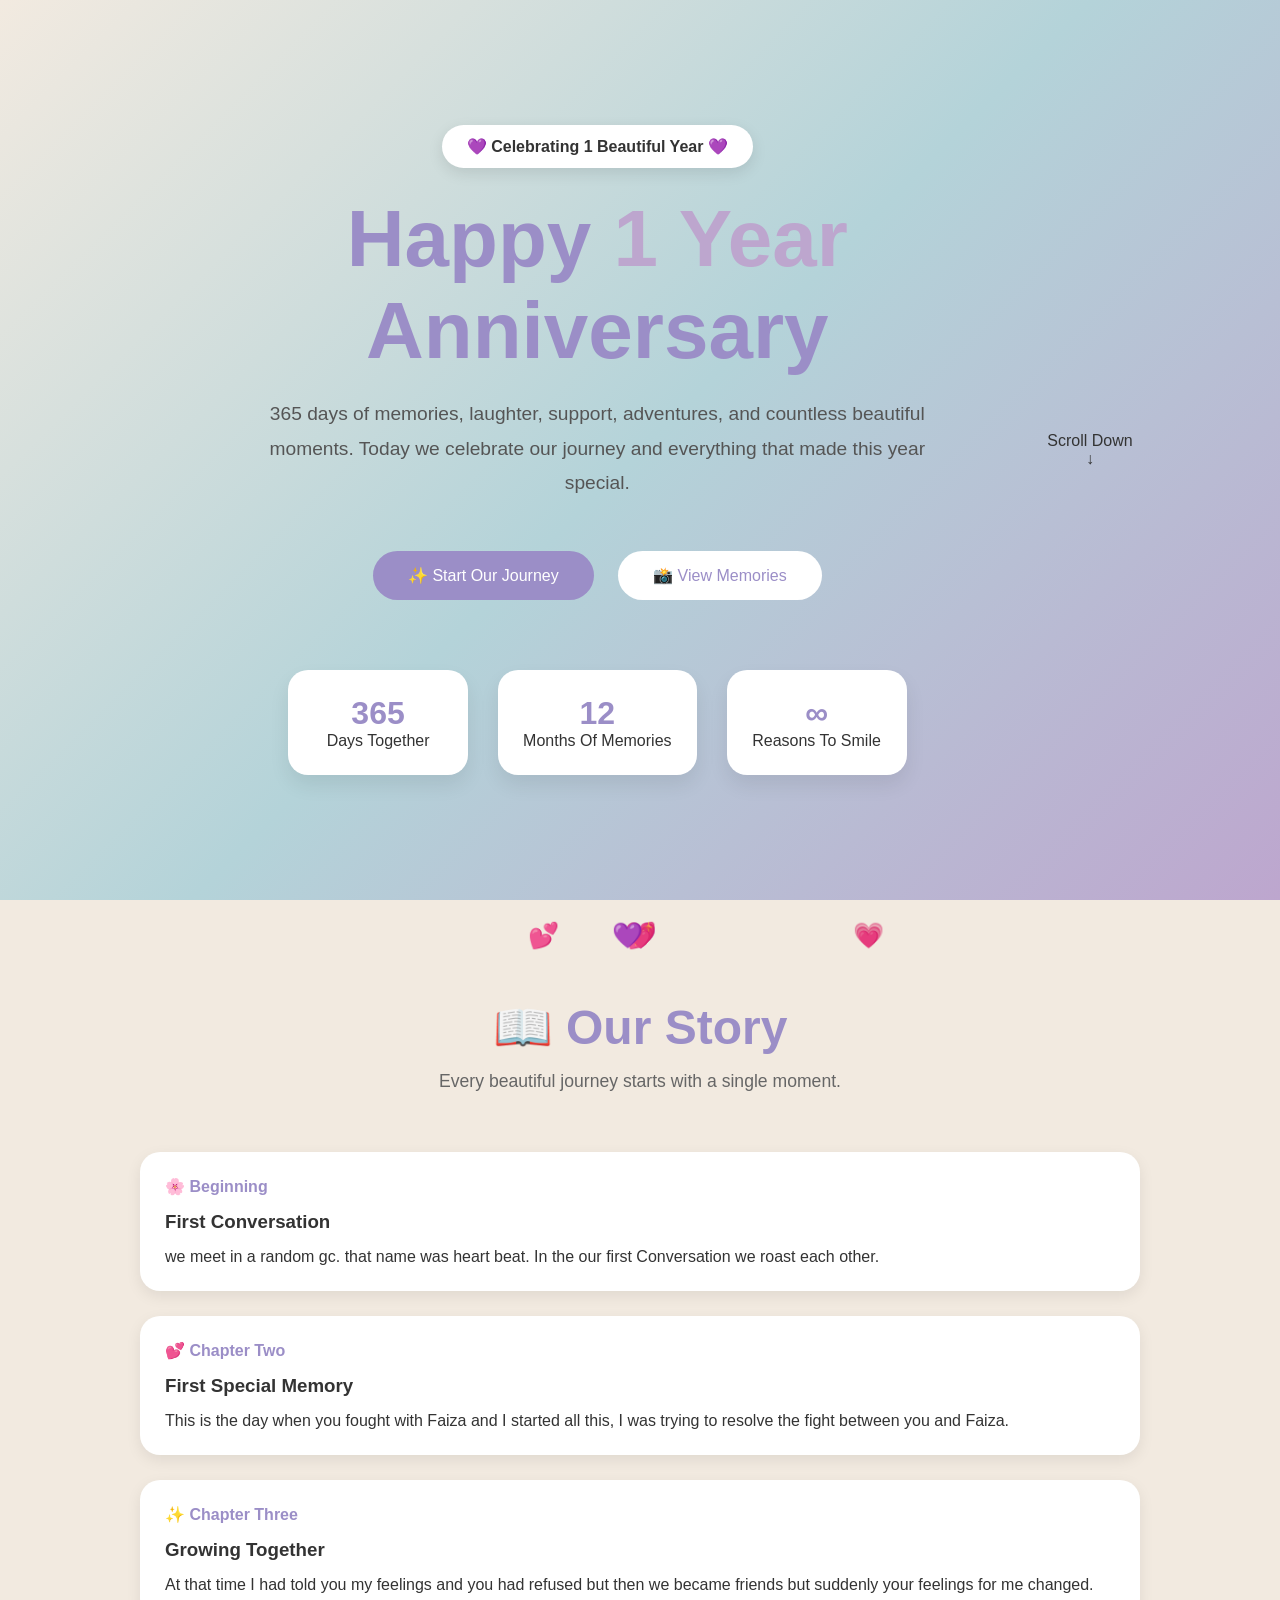
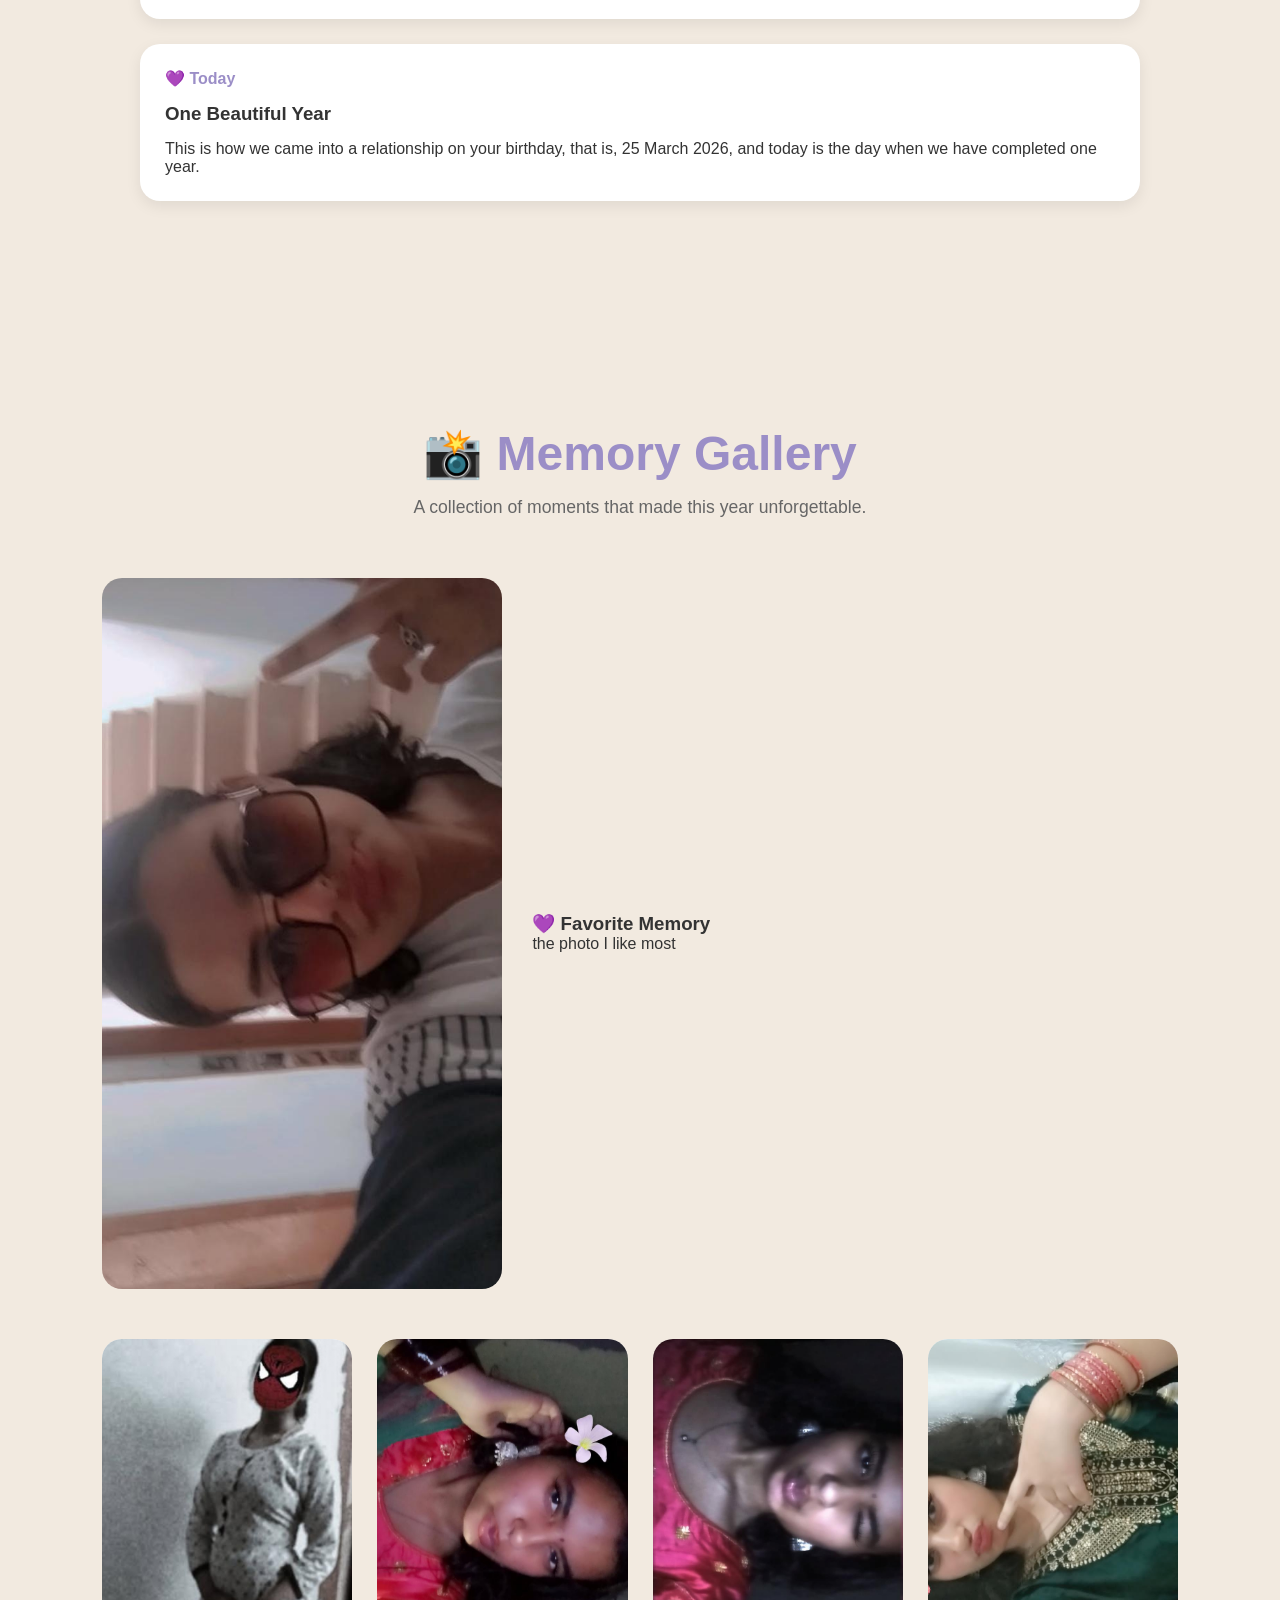
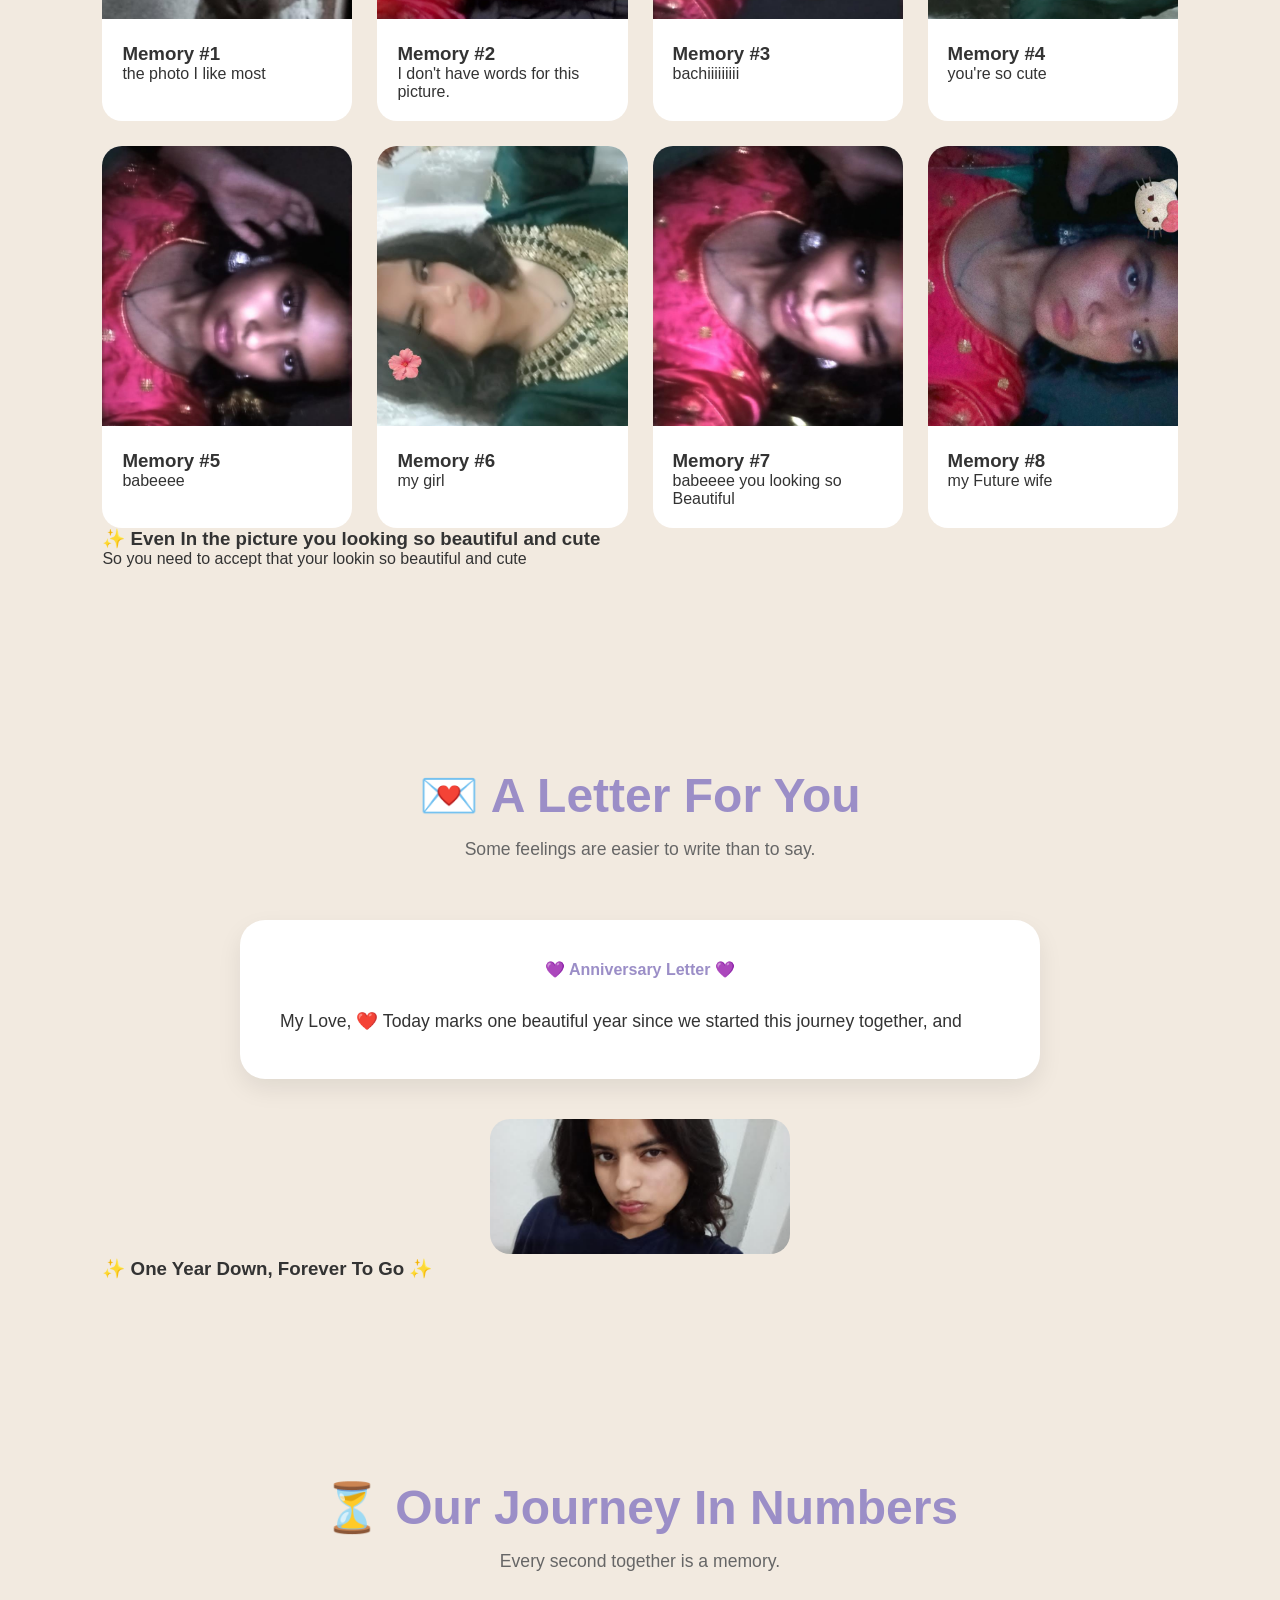
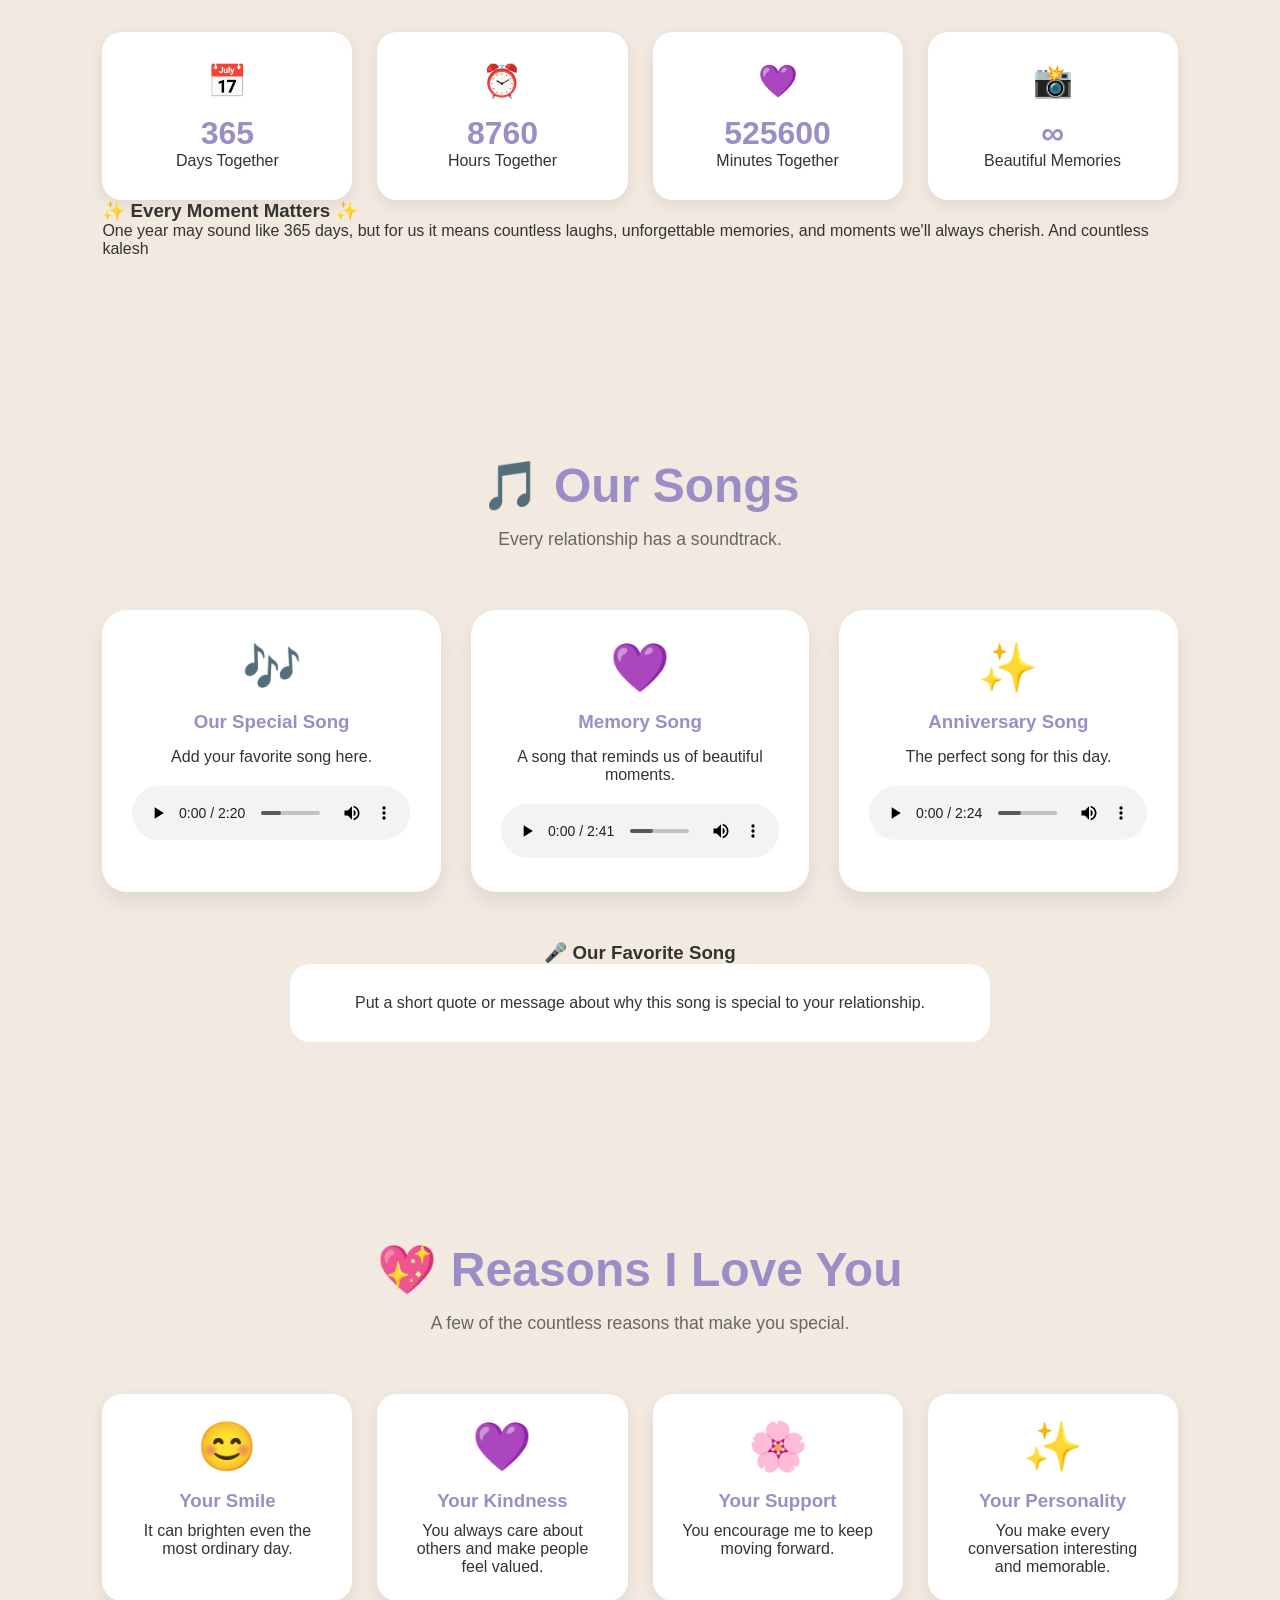
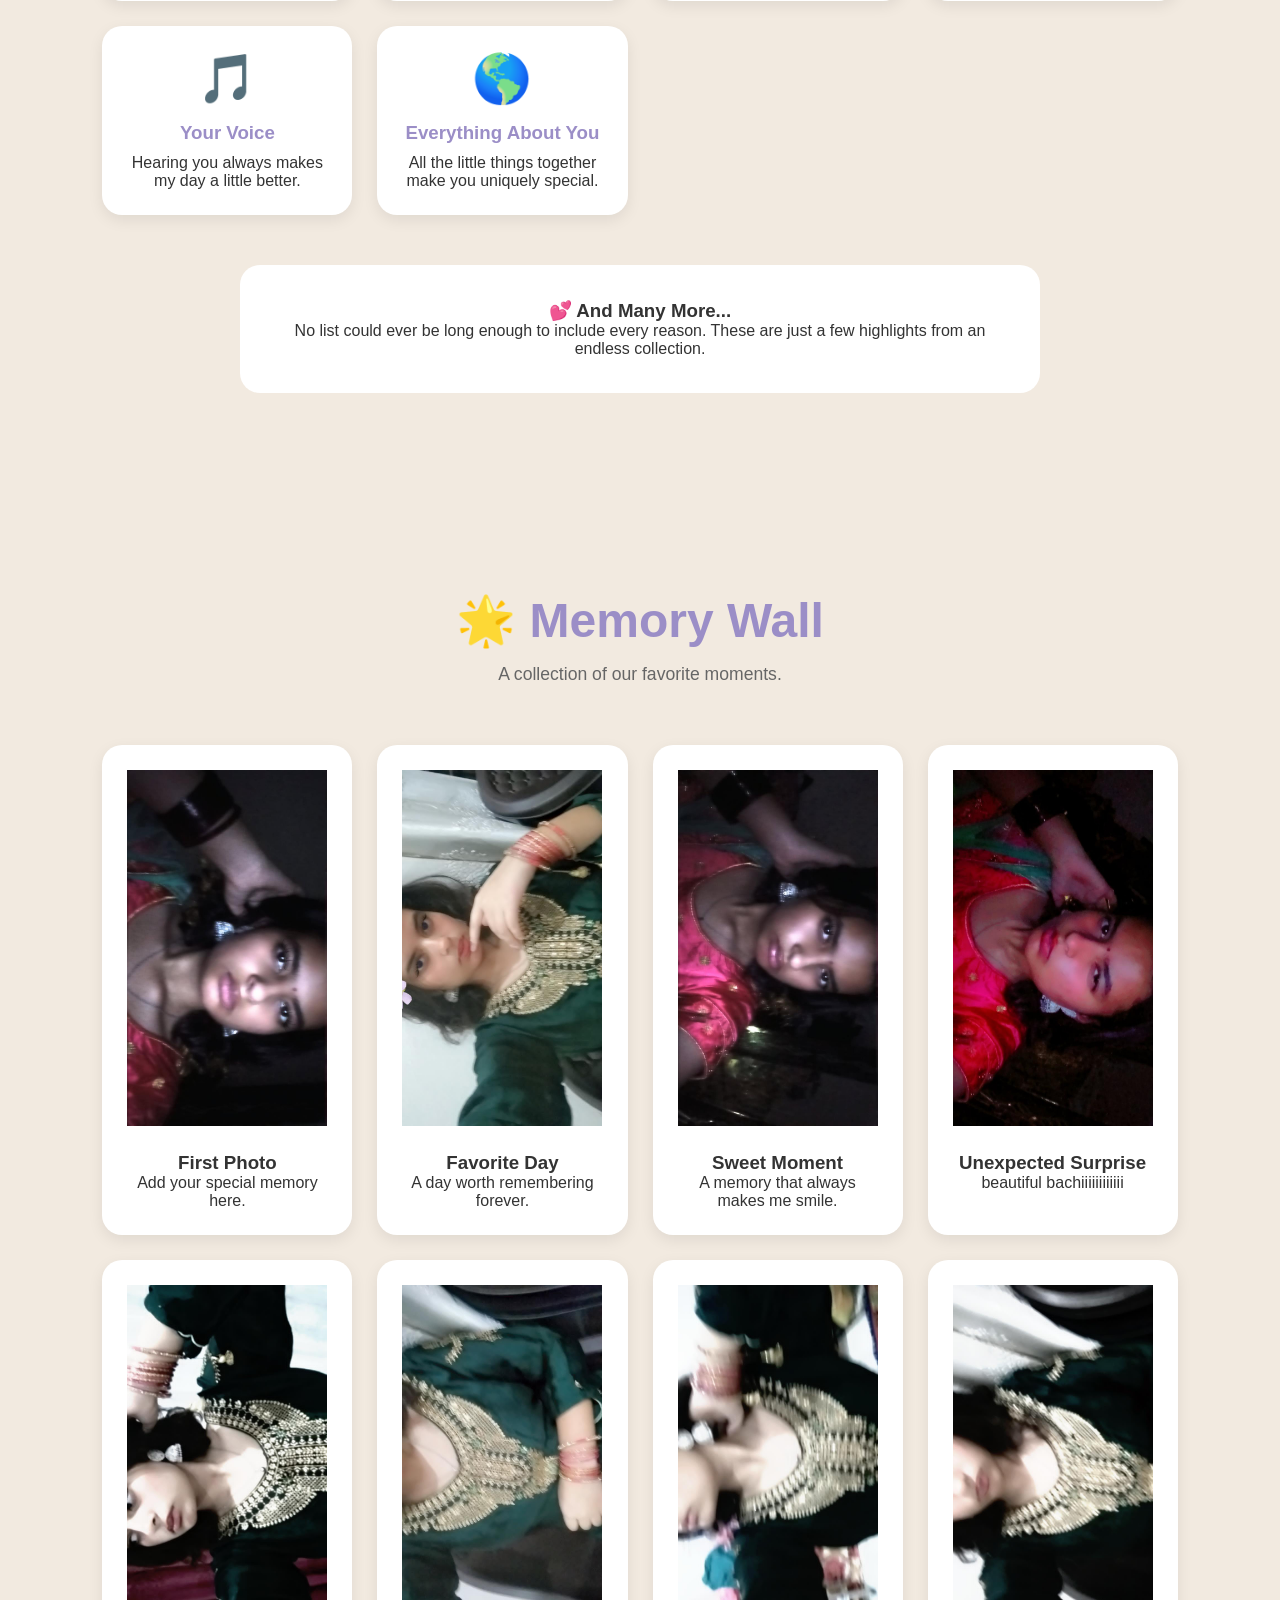
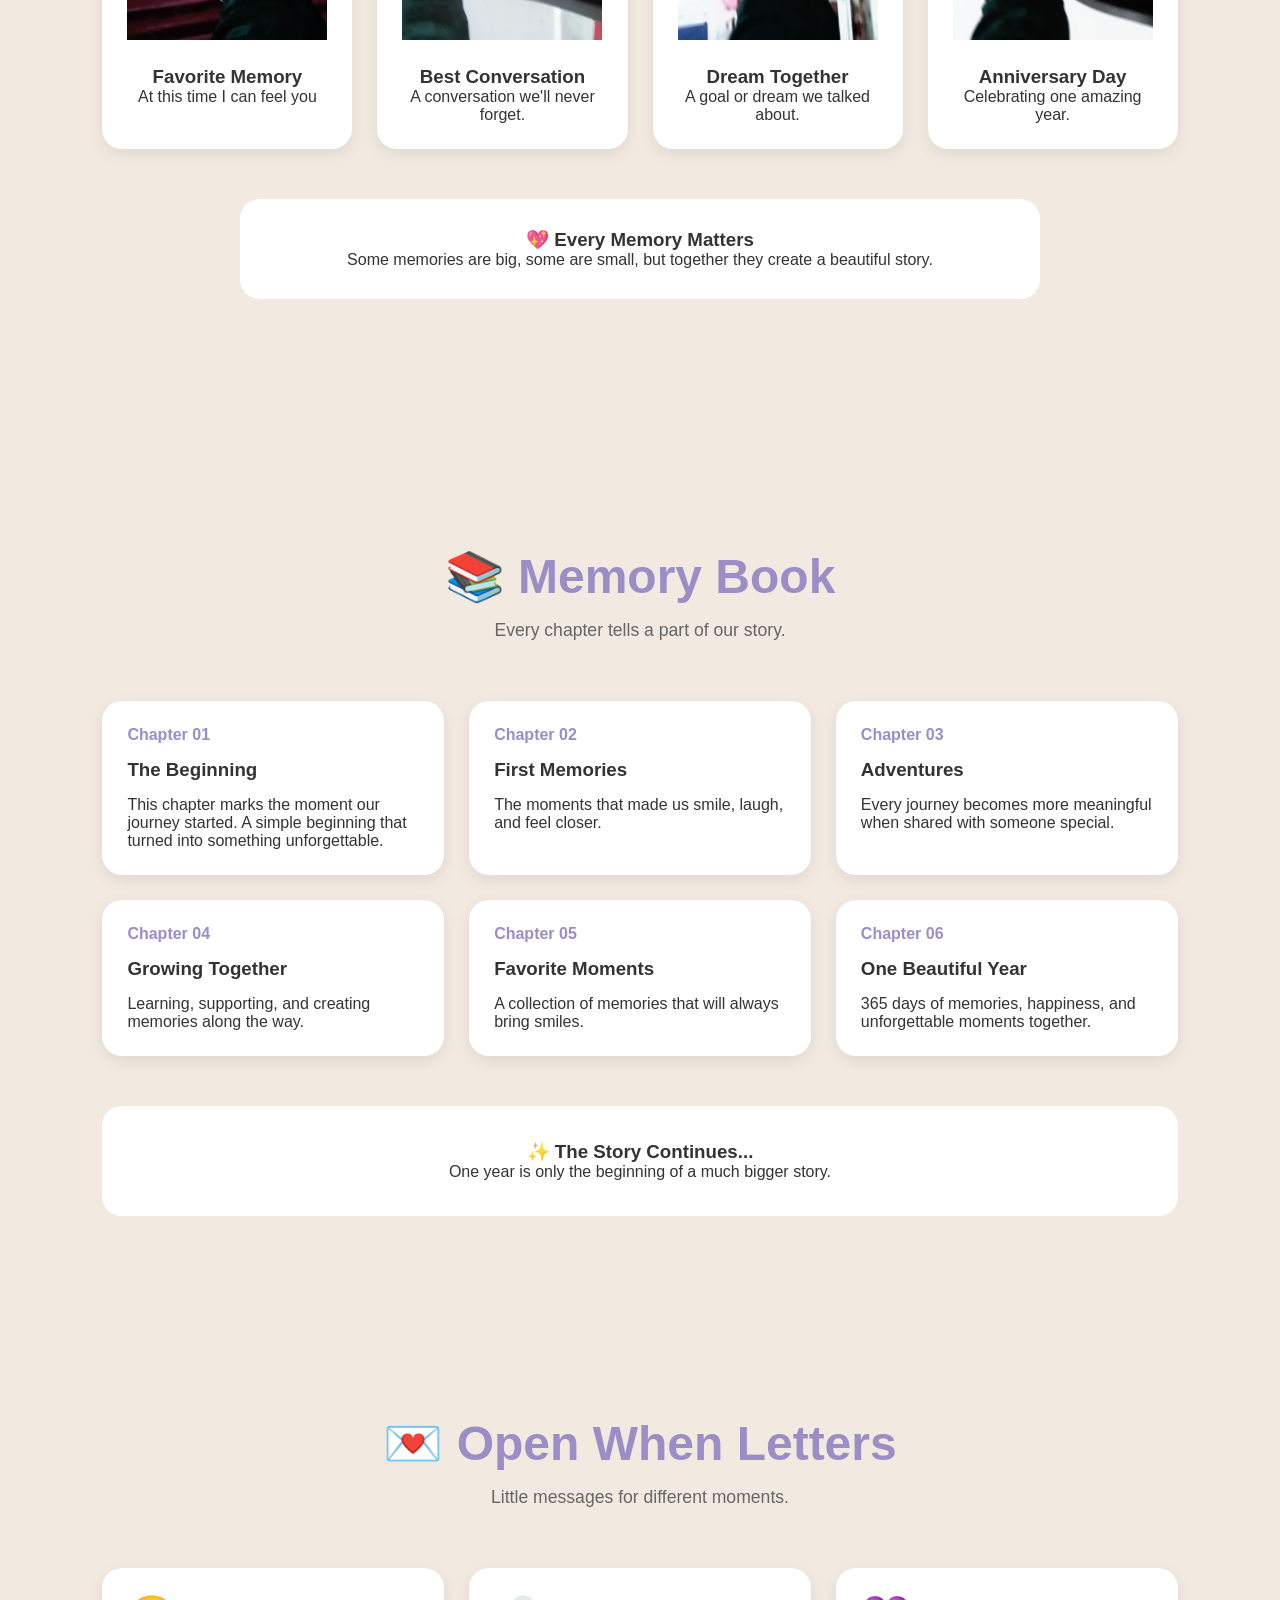
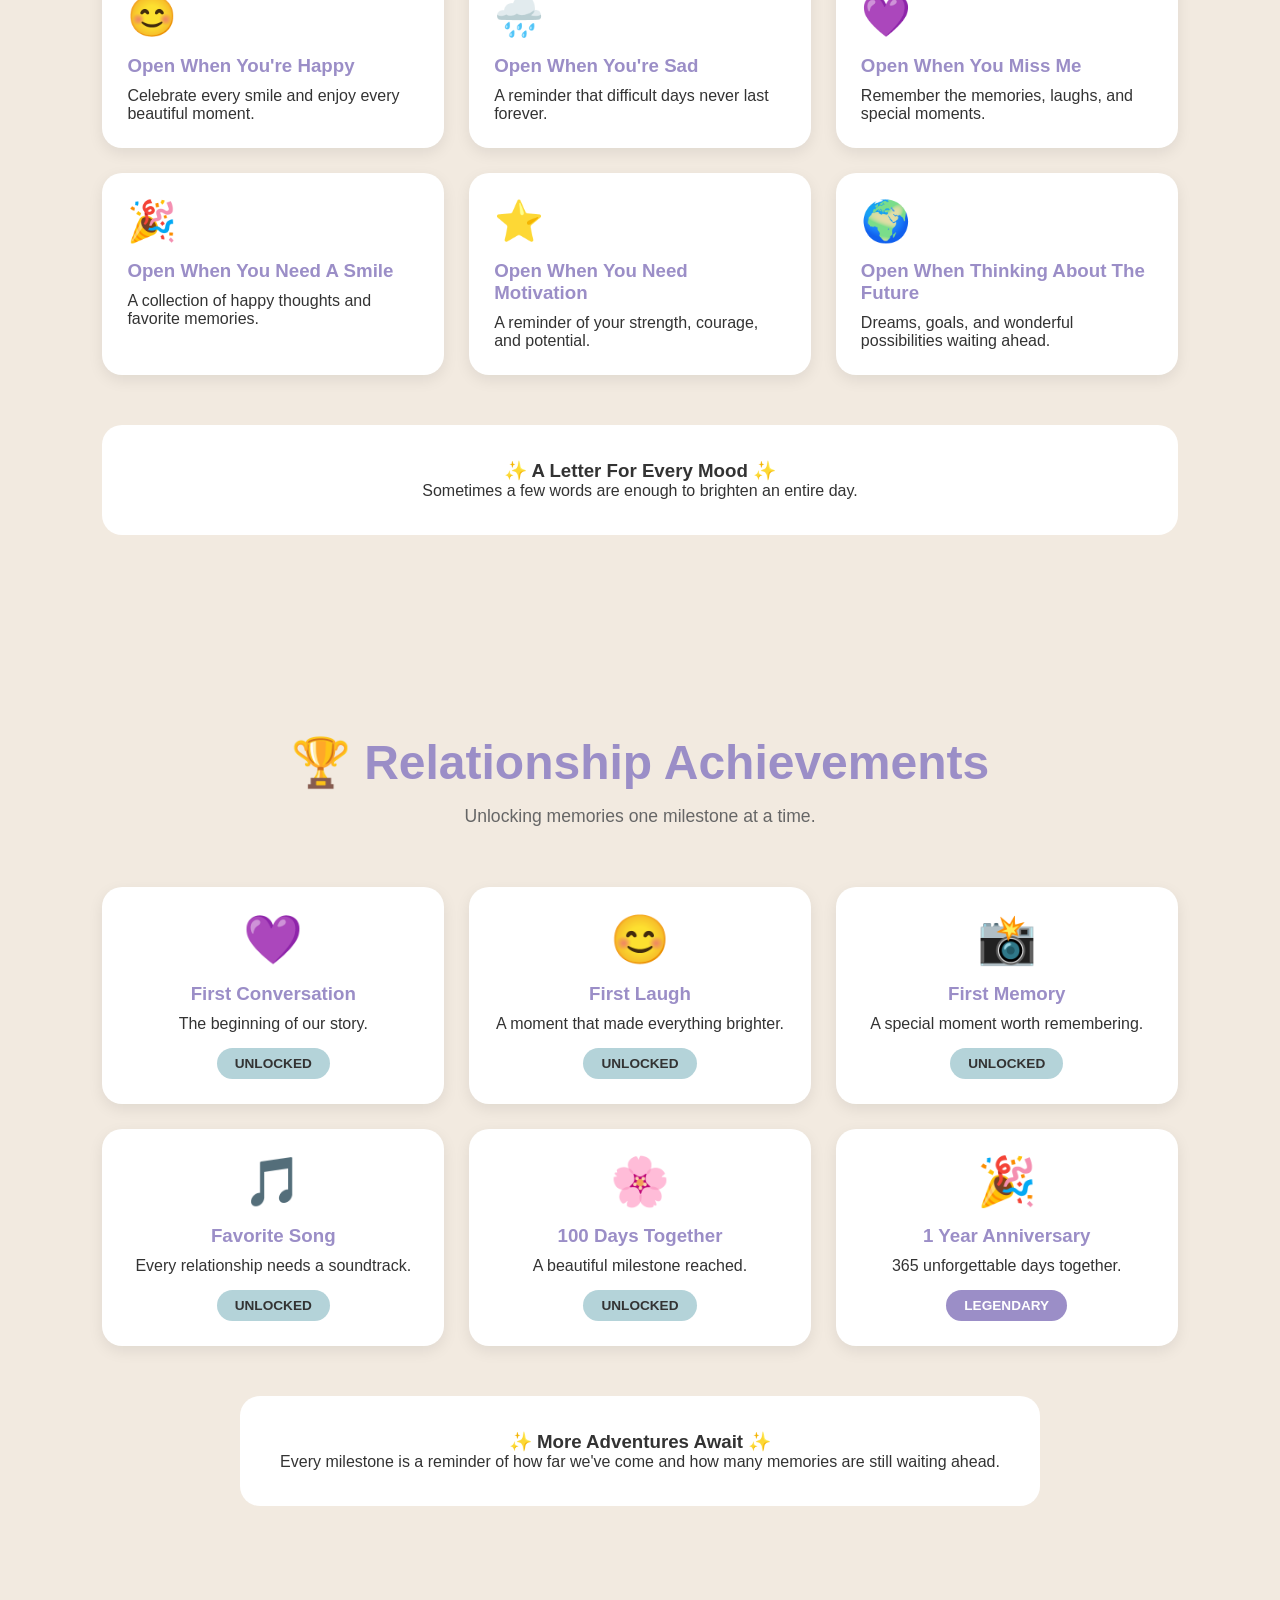
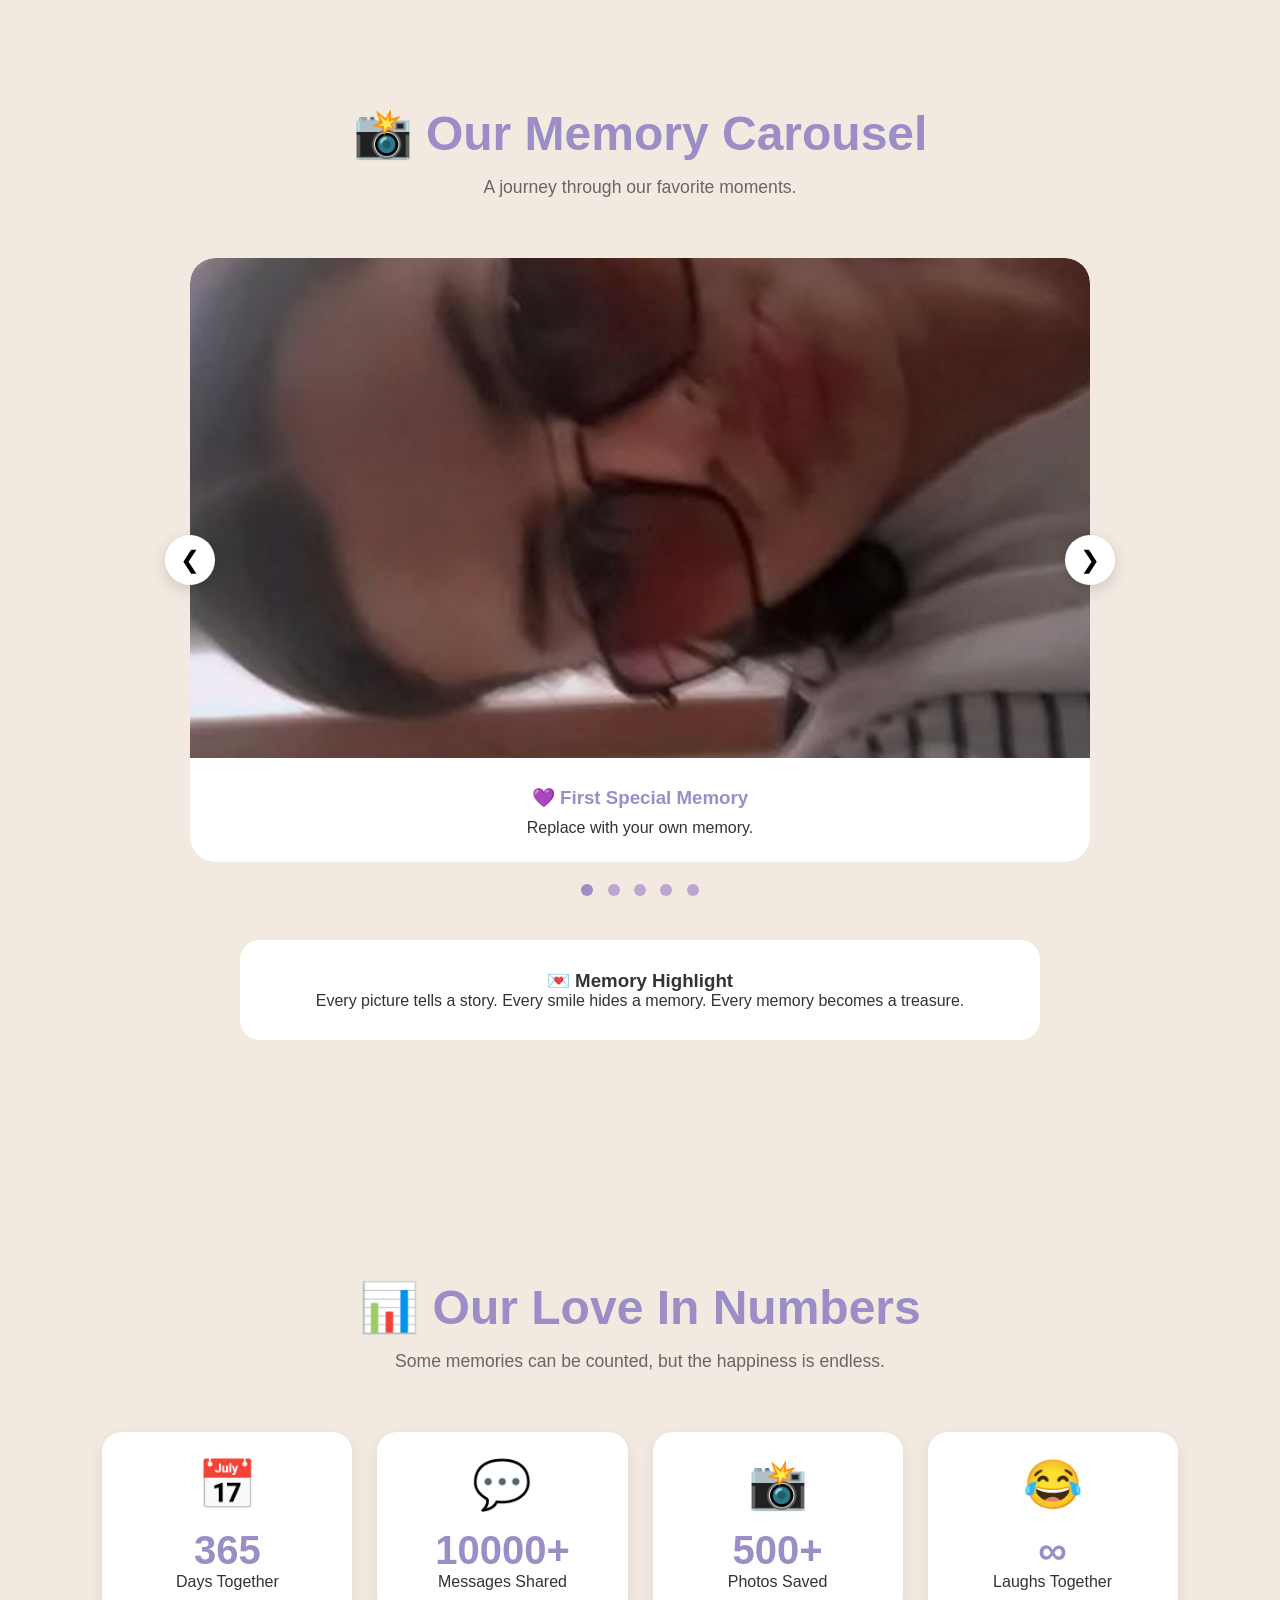
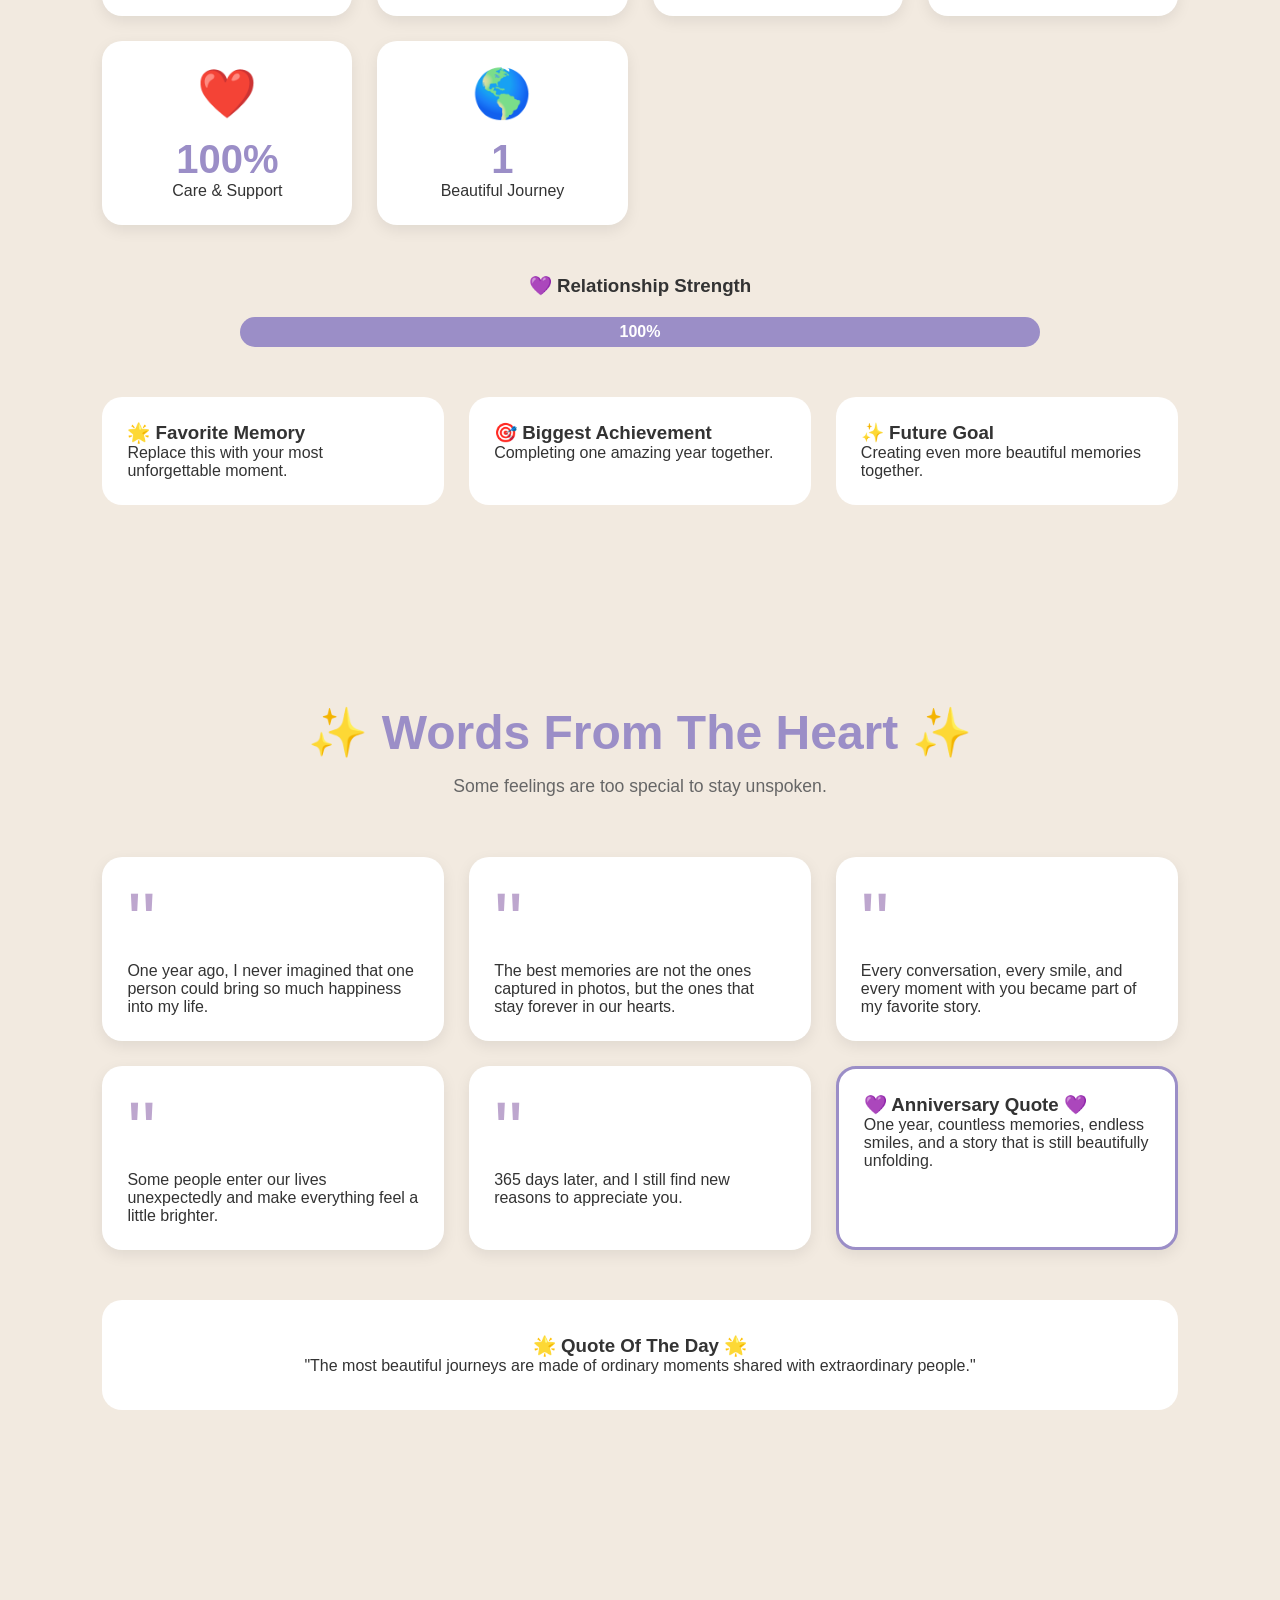
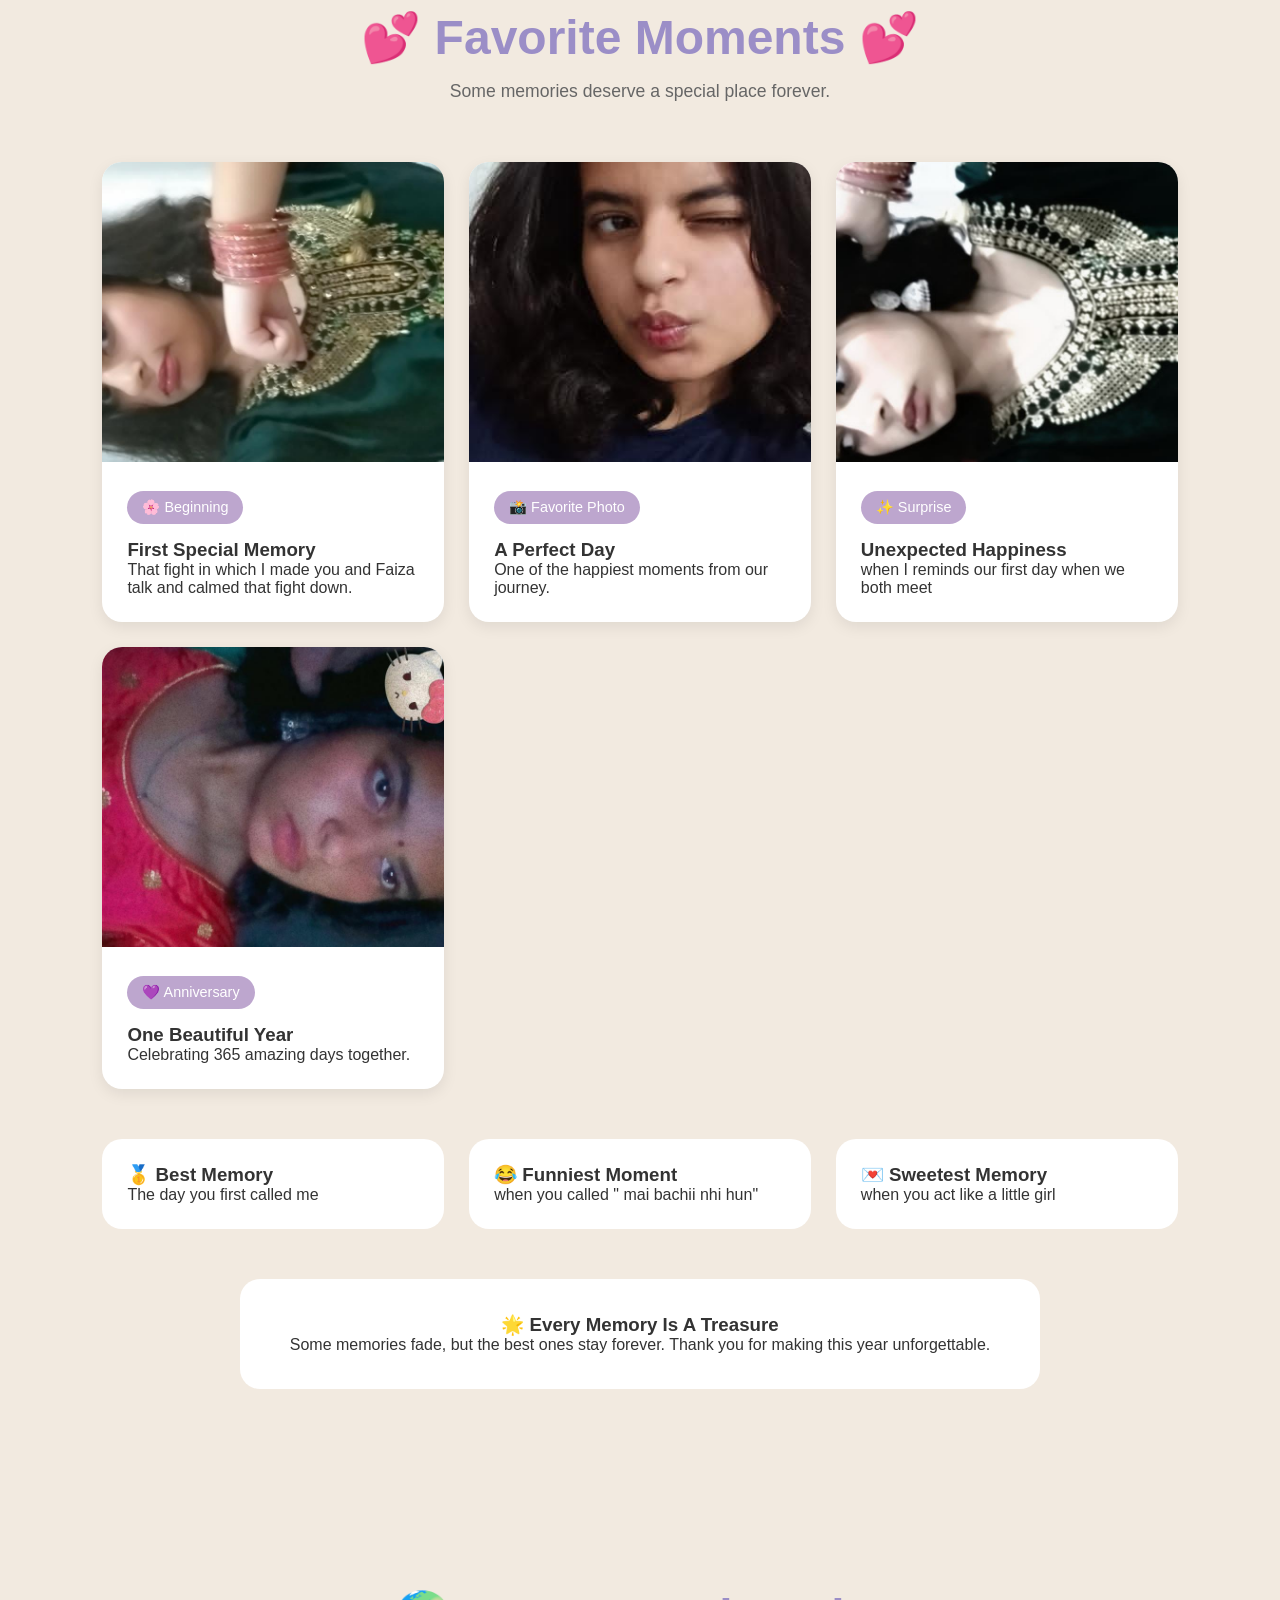
==== finalcelebration.html @ 6225ad81 "Add files via upload" ====
<!DOCTYPE html>
<html lang="en">

<head>

<meta charset="UTF-8">
<meta name="viewport"
content="width=device-width, initial-scale=1.0">

<title>
1 Year Anniversary
</title>

<link rel="stylesheet"
href="aniversary.css">

</head>

<body>

<!-- =========================
     HERO SECTION
========================= -->

<section id="hero">

    <div class="hero-content">

        <div class="hero-badge">
            💜 Celebrating 1 Beautiful Year 💜
        </div>

        <h1 class="hero-title">

            Happy

            <span>1 Year</span>

            Anniversary

        </h1>

        <p class="hero-subtitle">

            365 days of memories,
            laughter, support, adventures,
            and countless beautiful moments.

            Today we celebrate our journey
            and everything that made this year special.

        </p>

        <div class="hero-buttons">

            <button id="journeyBtn">
                ✨ Start Our Journey
            </button>

            <button id="galleryBtn">
                📸 View Memories
            </button>

        </div>

        <div class="hero-stats">

            <div class="stat">

                <h2>365</h2>

                <p>Days Together</p>

            </div>

            <div class="stat">

                <h2>12</h2>

                <p>Months Of Memories</p>

            </div>

            <div class="stat">

                <h2>∞</h2>

                <p>Reasons To Smile</p>

            </div>

        </div>

    </div>

    <!-- Floating Hearts -->

    <div class="floating-heart h1">💜</div>
    <div class="floating-heart h2">💕</div>
    <div class="floating-heart h3">💖</div>
    <div class="floating-heart h4">💗</div>

    <!-- Decorative Shapes -->

    <div class="circle c1"></div>
    <div class="circle c2"></div>
    <div class="circle c3"></div>

    <!-- Scroll Down -->

    <div class="scroll-down">

        <span>Scroll Down</span>

        <div class="arrow">
            ↓
        </div>

    </div>

</section>

<!-- =========================
     END HERO SECTION
========================= -->
<!-- =========================
     TIMELINE SECTION
========================= -->

<section id="timeline">

    <div class="section-title">

        <h2>📖 Our Story</h2>

        <p>
            Every beautiful journey starts with a single moment.
        </p>

    </div>

    <div class="timeline-container">

        <!-- Timeline Item 1 -->

        <div class="timeline-item left">

            <div class="timeline-dot"></div>

            <div class="timeline-card">

                <span class="timeline-date">
                    🌸 Beginning
                </span>

                <h3>
                    First Conversation
                </h3>

                <p>
                   we meet in a random gc. that name was heart beat. In the our first Conversation we roast each other.
                
                </p>

            </div>

        </div>

        <!-- Timeline Item 2 -->

        <div class="timeline-item right">

            <div class="timeline-dot"></div>

            <div class="timeline-card">

                <span class="timeline-date">
                    💕 Chapter Two
                </span>

                <h3>
                    First Special Memory
                </h3>

                <p>
                    This is the day when you fought with Faiza and I started all this, I was trying to resolve the fight between you and Faiza.
        
                    
                </p>

            </div>

        </div>

        <!-- Timeline Item 3 -->

        <div class="timeline-item left">

            <div class="timeline-dot"></div>

            <div class="timeline-card">

                <span class="timeline-date">
                    ✨ Chapter Three
                </span>

                <h3>
                    Growing Together
                </h3>

                <p>
                    At that time I had told you my feelings and you had refused but then we became friends but suddenly your feelings for me changed.

                </p>

            </div>

        </div>

        <!-- Timeline Item 4 -->

        <div class="timeline-item right">

            <div class="timeline-dot"></div>

            <div class="timeline-card">

                <span class="timeline-date">
                    💜 Today
                </span>

                <h3>
                    One Beautiful Year
                </h3>

                <p>
                    This is how we came into a relationship on your birthday, that is, 25 March 2026, and today is the day when we have completed one year.

                </p>

            </div>

        </div>

    </div>

</section>

<!-- =========================
     END TIMELINE SECTION
========================= -->
<!-- =========================
     MEMORY GALLERY
========================= -->

<section id="gallery">

    <div class="section-title">

        <h2>📸 Memory Gallery</h2>

        <p>
            A collection of moments that made
            this year unforgettable.
        </p>

    </div>

    <!-- Featured Memory -->

    <div class="featured-memory">

        <img src="favourite.jpg"
        alt="Featured Memory">

        <div class="featured-content">

            <h3>
                💜 Favorite Memory
            </h3>

            <p>
                the photo I like most 
            </p>

        </div>

    </div>

    <!-- Gallery Grid -->

    <div class="gallery-grid">

        <div class="gallery-card">

            <img src="favourite2.jpg"
            alt="Memory 1">

            <div class="gallery-info">

                <h3>Memory #1</h3>

                <p>
                  the photo I like most 
                </p>

            </div>

        </div>

        <div class="gallery-card">

            <img src="m1.jpg"
            alt="Memory 2">

            <div class="gallery-info">

                <h3>Memory #2</h3>

                <p>
                    I don't have words for this picture.
                </p>

            </div>

        </div>

        <div class="gallery-card">

            <img src="m2.jpg"
            alt="Memory 3">

            <div class="gallery-info">

                <h3>Memory #3</h3>

                <p>
                    bachiiiiiiiii 
                </p>

            </div>

        </div>

        <div class="gallery-card">

            <img src="m3.jpg"
            alt="Memory 4">

            <div class="gallery-info">

                <h3>Memory #4</h3>

                <p>
                  you're so cute 
                </p>

            </div>

        </div>

        <div class="gallery-card">

            <img src="f10.jpg"
            alt="Memory 5">

            <div class="gallery-info">

                <h3>Memory #5</h3>

                <p>
                    babeeee 
                </p>

            </div>

        </div>

        <div class="gallery-card">

            <img src="/m5.jpg"
            alt="Memory 6">

            <div class="gallery-info">

                <h3>Memory #6</h3>

                <p>
                  my girl
                </p>

            </div>

        </div>

        <div class="gallery-card">

            <img src="/m6.jpg"
            alt="Memory 7">

            <div class="gallery-info">

                <h3>Memory #7</h3>

                <p>
                    babeeee you looking so Beautiful
                </p>

            </div>

        </div>

        <div class="gallery-card">

            <img src="/m7.jpg"
            alt="Memory 8">

            <div class="gallery-info">

                <h3>Memory #8</h3>

                <p>
                    my Future wife 
                </p>

            </div>

        </div>

    </div>

    <!-- Memory Quote -->

    <div class="gallery-quote">

        <h3>
            ✨ Even In the picture you looking so beautiful and cute 
        </h3>

        <p>
            So you need to accept that your lookin so beautiful and cute
        </p>

    </div>

</section>

<!-- =========================
     END MEMORY GALLERY
========================= -->
<!-- =========================
     LOVE LETTER SECTION
========================= -->

<section id="love-letter">

    <div class="section-title">

        <h2>💌 A Letter For You</h2>

        <p>
            Some feelings are easier to write
            than to say.
        </p>

    </div>

    <div class="letter-container">

        <div class="letter-header">

            <span>💜 Anniversary Letter 💜</span>

        </div>

        <div class="letter-content">

            <p id="typewriter">

                My Love, ❤️
Today marks one beautiful year since we started this journey together, and I still find it hard to believe how much happiness you have brought into my life.
A year ago, we were just beginning our story. Since then, every conversation, every laugh, every memory, and even every challenge has become a part of something truly special. You have filled my days with warmth, my heart with comfort, and my life with a kind of joy that words can barely describe.
Thank you for being there during my best moments and standing by me during the difficult ones. Thank you for your patience, your kindness, your support, and for being exactly who you are. You make ordinary days feel extraordinary simply by being a part of them.
This past year has given me countless memories that I will always cherish. From the little moments that made us smile to the big moments that brought us closer, every second has been precious because it was shared with you.
As we celebrate our first anniversary, I want you to know that my appreciation for you grows stronger every day. I look forward to creating more memories, sharing more dreams, and continuing this beautiful journey together.
No matter what the future holds, one thing will always remain true: meeting you was one of the best things that ever happened to me.
Happy 1st Anniversary, my love. ❤️
With all my love,
Forever Yours 💕

            </p>

        </div>

    </div>

    <div class="letter-photo">

        <img src="/m8.jpg"
        alt="Special Memory">

    </div>

    <div class="letter-footer">

        <h3>
            ✨ One Year Down,
            Forever To Go ✨
        </h3>

    </div>

</section>

<!-- =========================
     END LOVE LETTER SECTION
========================= -->
<!-- =========================
     RELATIONSHIP COUNTER
========================= -->

<section id="counter">

    <div class="section-title">

        <h2>⏳ Our Journey In Numbers</h2>

        <p>
            Every second together is a memory.
        </p>

    </div>

    <div class="counter-grid">

        <!-- Days -->

        <div class="counter-card">

            <div class="counter-icon">
                📅
            </div>

            <h3 id="daysCounter">
                365
            </h3>

            <p>
                Days Together
            </p>

        </div>

        <!-- Hours -->

        <div class="counter-card">

            <div class="counter-icon">
                ⏰
            </div>

            <h3 id="hoursCounter">
                8760
            </h3>

            <p>
                Hours Together
            </p>

        </div>

        <!-- Minutes -->

        <div class="counter-card">

            <div class="counter-icon">
                💜
            </div>

            <h3 id="minutesCounter">
                525600
            </h3>

            <p>
                Minutes Together
            </p>

        </div>

        <!-- Memories -->

        <div class="counter-card">

            <div class="counter-icon">
                📸
            </div>

            <h3>
                ∞
            </h3>

            <p>
                Beautiful Memories
            </p>

        </div>

    </div>

    <!-- Special Message -->

    <div class="counter-message">

        <h3>
            ✨ Every Moment Matters ✨
        </h3>

        <p>

            One year may sound like 365 days,

            but for us it means countless laughs,
            unforgettable memories,
            and moments we'll always cherish. And countless kalesh 

        </p>

    </div>

</section>

<!-- =========================
     END RELATIONSHIP COUNTER
========================= -->
<!-- =========================
     MUSIC PLAYER SECTION
========================= -->

<section id="music-player">

    <div class="section-title">

        <h2>🎵 Our Songs</h2>

        <p>
            Every relationship has a soundtrack.
        </p>

    </div>

    <div class="music-container">

        <!-- Main Song -->

        <div class="music-card">

            <div class="music-icon">
                🎶
            </div>

            <h3>
                Our Special Song
            </h3>

            <p>
                Add your favorite song here.
            </p>

            <audio controls>

                <source
                src="song1.mp3"
                type="audio/mpeg">

            </audio>

        </div>

        <!--  2 -->

        <div class="music-card">

            <div class="music-icon">
                💜
            </div>

            <h3>
                Memory Song
            </h3>

            <p>
                A song that reminds us of
                beautiful moments.
            </p>

            <audio controls>

                <source
                src="song2.mp3"
                type="audio/mpeg">

            </audio>

        </div>

        <!-- Song 3 -->

        <div class="music-card">

            <div class="music-icon">
                ✨
            </div>

            <h3>
                Anniversary Song
            </h3>

            <p>
                The perfect song for this day.
            </p>

            <audio controls>

                <source
                src="song3.mp3"
                type="audio/mpeg">

            </audio>

        </div>

    </div>

    <!-- Favorite Lyrics -->

    <div class="favorite-song">

        <h3>
            🎤 Our Favorite Song
        </h3>

        <div class="song-note">

            <p>

                Put a short quote or message
                about why this song is special
                to your relationship.

            </p>

        </div>

    </div>

</section>

<!-- =========================
     END MUSIC PLAYER SECTION
========================= -->
<!-- =========================
     REASONS I LOVE YOU
========================= -->

<section id="reasons-i-love-you">

    <div class="section-title">

        <h2>💖 Reasons I Love You</h2>

        <p>
            A few of the countless reasons
            that make you special.
        </p>

    </div>

    <div class="reasons-grid">

        <div class="reason-card">

            <div class="reason-icon">
                😊
            </div>

            <h3>
                Your Smile
            </h3>

            <p>
                It can brighten even the
                most ordinary day.
            </p>

        </div>

        <div class="reason-card">

            <div class="reason-icon">
                💜
            </div>

            <h3>
                Your Kindness
            </h3>

            <p>
                You always care about others
                and make people feel valued.
            </p>

        </div>

        <div class="reason-card">

            <div class="reason-icon">
                🌸
            </div>

            <h3>
                Your Support
            </h3>

            <p>
                You encourage me to keep
                moving forward.
            </p>

        </div>

        <div class="reason-card">

            <div class="reason-icon">
                ✨
            </div>

            <h3>
                Your Personality
            </h3>

            <p>
                You make every conversation
                interesting and memorable.
            </p>

        </div>

        <div class="reason-card">

            <div class="reason-icon">
                🎵
            </div>

            <h3>
                Your Voice
            </h3>

            <p>
                Hearing you always makes
                my day a little better.
            </p>

        </div>

        <div class="reason-card">

            <div class="reason-icon">
                🌎
            </div>

            <h3>
                Everything About You
            </h3>

            <p>
                All the little things together
                make you uniquely special.
            </p>

        </div>

    </div>

    <!-- Special Message -->

    <div class="reasons-message">

        <h3>
            💕 And Many More...
        </h3>

        <p>

            No list could ever be long enough
            to include every reason.
            These are just a few highlights
            from an endless collection.

        </p>

    </div>

</section>

<!-- =========================
     END REASONS I LOVE YOU
========================= -->
<!-- =========================
     MEMORY WALL
========================= -->

<section id="memory-wall">

    <div class="section-title">

        <h2>🌟 Memory Wall</h2>

        <p>
            A collection of our favorite moments.
        </p>

    </div>

    <div class="memory-wall-grid">

        <div class="memory-note">

            <div class="memory-emoji">
                <img src="f.jpg" width="200px">
            </div>

            <h3>
                First Photo
            </h3>

            <p>
                Add your special memory here.
            </p>

        </div>

        <div class="memory-note">

            <div class="memory-emoji">
                <img src="f1.jpg" width="200px">
            </div>

            <h3>
                Favorite Day
            </h3>

            <p>
                A day worth remembering forever.
            </p>

        </div>

        <div class="memory-note">

            <div class="memory-emoji">
                <img src="f2.jpg" width="200px">
            </div>

            <h3>
                Sweet Moment
            </h3>

            <p>
                A memory that always makes me smile.
            </p>

        </div>

        <div class="memory-note">

            <div class="memory-emoji">
                <img src="f3.jpg" width="200px">
            </div>

            <h3>
                Unexpected Surprise
            </h3>

            <p>
                beautiful bachiiiiiiiiiiii
            </p>

        </div>

        <div class="memory-note">

            <div class="memory-emoji">
                <img src="f4.jpg" width="200px">
            </div>

            <h3>
                Favorite Memory
            </h3>

            <p>
                At this time I can feel you
            </p>

        </div>

        <div class="memory-note">

            <div class="memory-emoji">
                <img src="f5.jpg" width="200px">
            </div>

            <h3>
                Best Conversation
            </h3>

            <p>
                A conversation we'll never forget.
            </p>

        </div>

        <div class="memory-note">

            <div class="memory-emoji">
                <img src="f6.jpg" width="200px">
            </div>

            <h3>
                Dream Together
            </h3>

            <p>
                A goal or dream we talked about.
            </p>

        </div>

        <div class="memory-note">

            <div class="memory-emoji">
                <img src="f7.jpg" width="200px">
            </div>

            <h3>
                Anniversary Day
            </h3>

            <p>
                Celebrating one amazing year.
            </p>

        </div>

    </div>

    <div class="memory-wall-message">

        <h3>
            💖 Every Memory Matters
        </h3>

        <p>

            Some memories are big,
            some are small,
            but together they create
            a beautiful story.

        </p>

    </div>

</section>

<!-- =========================
     END MEMORY WALL
========================= -->
<!-- =========================
     MEMORY BOOK
========================= -->

<section id="memory-book">

    <div class="section-title">

        <h2>📚 Memory Book</h2>

        <p>
            Every chapter tells a part of our story.
        </p>

    </div>

    <div class="book-container">

        <!-- Chapter 1 -->

        <div class="book-page">

            <div class="chapter-number">
                Chapter 01
            </div>

            <h3>
                The Beginning
            </h3>

            <p>

                This chapter marks the moment
                our journey started.

                A simple beginning that turned
                into something unforgettable.

            </p>

        </div>

        <!-- Chapter 2 -->

        <div class="book-page">

            <div class="chapter-number">
                Chapter 02
            </div>

            <h3>
                First Memories
            </h3>

            <p>

                The moments that made us smile,
                laugh, and feel closer.

            </p>

        </div>

        <!-- Chapter 3 -->

        <div class="book-page">

            <div class="chapter-number">
                Chapter 03
            </div>

            <h3>
                Adventures
            </h3>

            <p>

                Every journey becomes more
                meaningful when shared with
                someone special.

            </p>

        </div>

        <!-- Chapter 4 -->

        <div class="book-page">

            <div class="chapter-number">
                Chapter 04
            </div>

            <h3>
                Growing Together
            </h3>

            <p>

                Learning, supporting, and
                creating memories along the way.

            </p>

        </div>

        <!-- Chapter 5 -->

        <div class="book-page">

            <div class="chapter-number">
                Chapter 05
            </div>

            <h3>
                Favorite Moments
            </h3>

            <p>

                A collection of memories
                that will always bring smiles.

            </p>

        </div>

        <!-- Chapter 6 -->

        <div class="book-page">

            <div class="chapter-number">
                Chapter 06
            </div>

            <h3>
                One Beautiful Year
            </h3>

            <p>

                365 days of memories,
                happiness, and unforgettable
                moments together.

            </p>

        </div>

    </div>

    <div class="book-ending">

        <h3>
            ✨ The Story Continues...
        </h3>

        <p>

            One year is only the beginning
            of a much bigger story.

        </p>

    </div>

</section>

<!-- =========================
     END MEMORY BOOK
========================= -->
<!-- =========================
     OPEN WHEN LETTERS
========================= -->

<section id="open-when-letters">

    <div class="section-title">

        <h2>💌 Open When Letters</h2>

        <p>
            Little messages for different moments.
        </p>

    </div>

    <div class="letters-grid">

        <!-- Letter 1 -->

        <div class="letter-card">

            <div class="letter-icon">
                😊
            </div>

            <h3>
                Open When You're Happy
            </h3>

            <p>

                Celebrate every smile and
                enjoy every beautiful moment.

            </p>

        </div>

        <!-- Letter 2 -->

        <div class="letter-card">

            <div class="letter-icon">
                🌧️
            </div>

            <h3>
                Open When You're Sad
            </h3>

            <p>

                A reminder that difficult
                days never last forever.

            </p>

        </div>

        <!-- Letter 3 -->

        <div class="letter-card">

            <div class="letter-icon">
                💜
            </div>

            <h3>
                Open When You Miss Me
            </h3>

            <p>

                Remember the memories,
                laughs, and special moments.

            </p>

        </div>

        <!-- Letter 4 -->

        <div class="letter-card">

            <div class="letter-icon">
                🎉
            </div>

            <h3>
                Open When You Need A Smile
            </h3>

            <p>

                A collection of happy thoughts
                and favorite memories.

            </p>

        </div>

        <!-- Letter 5 -->

        <div class="letter-card">

            <div class="letter-icon">
                ⭐
            </div>

            <h3>
                Open When You Need Motivation
            </h3>

            <p>

                A reminder of your strength,
                courage, and potential.

            </p>

        </div>

        <!-- Letter 6 -->

        <div class="letter-card">

            <div class="letter-icon">
                🌍
            </div>

            <h3>
                Open When Thinking About The Future
            </h3>

            <p>

                Dreams, goals, and wonderful
                possibilities waiting ahead.

            </p>

        </div>

    </div>

    <div class="letters-footer">

        <h3>
            ✨ A Letter For Every Mood ✨
        </h3>

        <p>

            Sometimes a few words are enough
            to brighten an entire day.

        </p>

    </div>

</section>

<!-- =========================
     END OPEN WHEN LETTERS
========================= -->
<!-- =========================
     RELATIONSHIP ACHIEVEMENTS
========================= -->

<section id="relationship-achievements">

    <div class="section-title">

        <h2>🏆 Relationship Achievements</h2>

        <p>
            Unlocking memories one milestone at a time.
        </p>

    </div>

    <div class="achievement-grid">

        <!-- Achievement 1 -->

        <div class="achievement-card">

            <div class="achievement-icon">
                💜
            </div>

            <h3>
                First Conversation
            </h3>

            <p>
                The beginning of our story.
            </p>

            <span class="achievement-badge">
                UNLOCKED
            </span>

        </div>

        <!-- Achievement 2 -->

        <div class="achievement-card">

            <div class="achievement-icon">
                😊
            </div>

            <h3>
                First Laugh
            </h3>

            <p>
                A moment that made everything brighter.
            </p>

            <span class="achievement-badge">
                UNLOCKED
            </span>

        </div>

        <!-- Achievement 3 -->

        <div class="achievement-card">

            <div class="achievement-icon">
                📸
            </div>

            <h3>
                First Memory
            </h3>

            <p>
                A special moment worth remembering.
            </p>

            <span class="achievement-badge">
                UNLOCKED
            </span>

        </div>

        <!-- Achievement 4 -->

        <div class="achievement-card">

            <div class="achievement-icon">
                🎵
            </div>

            <h3>
                Favorite Song
            </h3>

            <p>
                Every relationship needs a soundtrack.
            </p>

            <span class="achievement-badge">
                UNLOCKED
            </span>

        </div>

        <!-- Achievement 5 -->

        <div class="achievement-card">

            <div class="achievement-icon">
                🌸
            </div>

            <h3>
                100 Days Together
            </h3>

            <p>
                A beautiful milestone reached.
            </p>

            <span class="achievement-badge">
                UNLOCKED
            </span>

        </div>

        <!-- Achievement 6 -->

        <div class="achievement-card">

            <div class="achievement-icon">
                🎉
            </div>

            <h3>
                1 Year Anniversary
            </h3>

            <p>
                365 unforgettable days together.
            </p>

            <span class="achievement-badge special">
                LEGENDARY
            </span>

        </div>

    </div>

    <div class="achievement-footer">

        <h3>
            ✨ More Adventures Await ✨
        </h3>

        <p>

            Every milestone is a reminder of
            how far we've come and how many
            memories are still waiting ahead.

        </p>

    </div>

</section>

<!-- =========================
     END RELATIONSHIP ACHIEVEMENTS
========================= -->
<!-- =========================
     PHOTO SLIDER
========================= -->

<section id="photo-slider">

    <div class="section-title">

        <h2>📸 Our Memory Carousel</h2>

        <p>
            A journey through our favorite moments.
        </p>

    </div>

    <div class="slider-wrapper">

        <button class="slider-btn prevBtn">
            ❮
        </button>

        <div class="slider-track">

            <div class="slide active">

                <img src="favourite.jpg">

                <div class="slide-content">

                    <h3>
                        💜 First Special Memory
                    </h3>

                    <p>
                        Replace with your own memory.
                    </p>

                </div>

            </div>

            <div class="slide">

                <img src="photo2.jpg">

                <div class="slide-content">

                    <h3>
                        🌸 Beautiful Day
                    </h3>

                    <p>
                        Replace with your own memory.
                    </p>

                </div>

            </div>

            <div class="slide">

                <img src="photo3.jpg">

                <div class="slide-content">

                    <h3>
                        🎉 Happy Moment
                    </h3>

                    <p>
                        Replace with your own memory.
                    </p>

                </div>

            </div>

            <div class="slide">

                <img src="m2.jpg">

                <div class="slide-content">

                    <h3>
                        ✨ Favorite Picture
                    </h3>

                    <p>
                        Replace with your own memory.
                    </p>

                </div>

            </div>

            <div class="slide">

                <img src="favourite2.jpg">

                <div class="slide-content">

                    <h3>
                        💕 Sweet Memory
                    </h3>

                    <p>
                        Replace with your own memory.
                    </p>

                </div>

            </div>

        </div>

        <button class="slider-btn nextBtn">
            ❯
        </button>

    </div>

    <!-- Dots -->

    <div class="slider-dots">

        <span class="dot active"></span>
        <span class="dot"></span>
        <span class="dot"></span>
        <span class="dot"></span>
        <span class="dot"></span>

    </div>

    <!-- Featured Memory -->

    <div class="featured-slider-memory">

        <h3>
            💌 Memory Highlight
        </h3>

        <p>

            Every picture tells a story.

            Every smile hides a memory.

            Every memory becomes a treasure.

        </p>

    </div>

</section>

<!-- =========================
     END PHOTO SLIDER
========================= -->
<!-- =========================
     RELATIONSHIP STATS
========================= -->

<section id="relationship-stats">

    <div class="section-title">

        <h2>📊 Our Love In Numbers</h2>

        <p>
            Some memories can be counted,
            but the happiness is endless.
        </p>

    </div>

    <div class="stats-container">

        <div class="stat-card">

            <div class="stat-icon">
                📅
            </div>

            <h3 class="stat-number">
                365
            </h3>

            <p>
                Days Together
            </p>

        </div>

        <div class="stat-card">

            <div class="stat-icon">
                💬
            </div>

            <h3 class="stat-number">
                10000+
            </h3>

            <p>
                Messages Shared
            </p>

        </div>

        <div class="stat-card">

            <div class="stat-icon">
                📸
            </div>

            <h3 class="stat-number">
                500+
            </h3>

            <p>
                Photos Saved
            </p>

        </div>

        <div class="stat-card">

            <div class="stat-icon">
                😂
            </div>

            <h3 class="stat-number">
                ∞
            </h3>

            <p>
                Laughs Together
            </p>

        </div>

        <div class="stat-card">

            <div class="stat-icon">
                ❤️
            </div>

            <h3 class="stat-number">
                100%
            </h3>

            <p>
                Care & Support
            </p>

        </div>

        <div class="stat-card">

            <div class="stat-icon">
                🌎
            </div>

            <h3 class="stat-number">
                1
            </h3>

            <p>
                Beautiful Journey
            </p>

        </div>

    </div>

    <!-- Achievement Bar -->

    <div class="love-meter">

        <h3>
            💜 Relationship Strength
        </h3>

        <div class="meter">

            <div class="meter-fill">
                100%
            </div>

        </div>

    </div>

    <!-- Extra Stats -->

    <div class="stats-highlight">

        <div class="highlight-box">

            <h3>
                🌟 Favorite Memory
            </h3>

            <p>
                Replace this with your most
                unforgettable moment.
            </p>

        </div>

        <div class="highlight-box">

            <h3>
                🎯 Biggest Achievement
            </h3>

            <p>
                Completing one amazing year
                together.
            </p>

        </div>

        <div class="highlight-box">

            <h3>
                ✨ Future Goal
            </h3>

            <p>
                Creating even more beautiful
                memories together.
            </p>

        </div>

    </div>

</section>

<!-- =========================
     END RELATIONSHIP STATS
========================= -->
<!-- =========================
     SPECIAL QUOTES
========================= -->

<section id="special-quotes">

    <div class="section-title">

        <h2>✨ Words From The Heart ✨</h2>

        <p>
            Some feelings are too special
            to stay unspoken.
        </p>

    </div>

    <div class="quotes-container">

        <!-- Quote 1 -->

        <div class="quote-card">

            <div class="quote-mark">
                "
            </div>

            <p>

                One year ago,
                I never imagined that
                one person could bring
                so much happiness into my life.

            </p>

        </div>

        <!-- Quote 2 -->

        <div class="quote-card">

            <div class="quote-mark">
                "
            </div>

            <p>

                The best memories are not
                the ones captured in photos,
                but the ones that stay forever
                in our hearts.

            </p>

        </div>

        <!-- Quote 3 -->

        <div class="quote-card">

            <div class="quote-mark">
                "
            </div>

            <p>

                Every conversation,
                every smile,
                and every moment with you
                became part of my favorite story.

            </p>

        </div>

        <!-- Quote 4 -->

        <div class="quote-card">

            <div class="quote-mark">
                "
            </div>

            <p>

                Some people enter our lives
                unexpectedly and make everything
                feel a little brighter.

            </p>

        </div>

        <!-- Quote 5 -->

        <div class="quote-card">

            <div class="quote-mark">
                "
            </div>

            <p>

                365 days later,
                and I still find new reasons
                to appreciate you.

            </p>

        </div>

        <!-- Quote 6 -->

        <div class="quote-card featured-quote">

            <h3>
                💜 Anniversary Quote 💜
            </h3>

            <p>

                One year,
                countless memories,
                endless smiles,
                and a story that is still
                beautifully unfolding.

            </p>

        </div>

    </div>

    <!-- Quote Banner -->

    <div class="quote-banner">

        <h3>
            🌟 Quote Of The Day 🌟
        </h3>

        <p>

            "The most beautiful journeys
            are made of ordinary moments
            shared with extraordinary people."

        </p>

    </div>

</section>

<!-- =========================
     END SPECIAL QUOTES
========================= -->
<!-- =========================
     FAVORITE MOMENTS
========================= -->

<section id="favorite-moments">

    <div class="section-title">

        <h2>💕 Favorite Moments 💕</h2>

        <p>
            Some memories deserve a special place forever.
        </p>

    </div>

    <div class="moments-grid">

        <!-- Moment 1 -->

        <div class="moment-card">

            <img src="m10.jpg" alt="Moment 1">

            <div class="moment-content">

                <span class="moment-tag">
                    🌸 Beginning
                </span>

                <h3>
                    First Special Memory
                </h3>

                <p>

                    That fight in which I made you and Faiza talk and calmed that fight down.


                </p>

            </div>

        </div>

        <!-- Moment 2 -->

        <div class="moment-card">

            <img src="img1.jpg" alt="Moment 2">

            <div class="moment-content">

                <span class="moment-tag">
                    📸 Favorite Photo
                </span>

                <h3>
                    A Perfect Day
                </h3>

                <p>

                    One of the happiest moments
                    from our journey.

                </p>

            </div>

        </div>

        <!-- Moment 3 -->

        <div class="moment-card">

            <img src="f4.jpg" alt="Moment 3">

            <div class="moment-content">

                <span class="moment-tag">
                    ✨ Surprise
                </span>

                <h3>
                    Unexpected Happiness
                </h3>

                <p>

                    when I reminds our first day when we both meet 
        

                </p>

            </div>

        </div>

        <!-- Moment 4 -->

        <div class="moment-card">

            <img src="m7.jpg" alt="Moment 4">

            <div class="moment-content">

                <span class="moment-tag">
                    💜 Anniversary
                </span>

                <h3>
                    One Beautiful Year
                </h3>

                <p>

                    Celebrating 365 amazing
                    days together.

                </p>

            </div>

        </div>

    </div>

    <!-- Timeline Highlights -->

    <div class="memory-highlights">

        <div class="highlight-card">

            <h3>
                🥇 Best Memory
            </h3>

            <p>
              The day you first called me

            </p>

        </div>

        <div class="highlight-card">

            <h3>
                😂 Funniest Moment
            </h3>

            <p>
                when you called " mai bachii nhi hun"
            </p>

        </div>

        <div class="highlight-card">

            <h3>
                💌 Sweetest Memory
            </h3>

            <p>
              when you act like a little girl
            </p>

        </div>

    </div>

    <!-- Ending Message -->

    <div class="moments-ending">

        <h3>
            🌟 Every Memory Is A Treasure
        </h3>

        <p>

            Some memories fade,
            but the best ones stay forever.

            Thank you for making this year
            unforgettable.

        </p>

    </div>

</section>

<!-- =========================
     END FAVORITE MOMENTS
========================= -->
<!-- =========================
     FUTURE BUCKET LIST
========================= -->

<section id="bucket-list">

    <div class="section-title">

        <h2>🌍 Future Bucket List</h2>

        <p>
            Adventures and dreams waiting for us.
        </p>

    </div>

    <div class="bucket-grid">

        <div class="bucket-card">
            <span>✈️</span>
            <h3>Travel Together</h3>
            <p>Visit a dream destination.</p>
        </div>

        <div class="bucket-card">
            <span>📸</span>
            <h3>Create More Memories</h3>
            <p>Fill albums with happy moments.</p>
        </div>

        <div class="bucket-card">
            <span>🎂</span>
            <h3>Celebrate More Anniversaries</h3>
            <p>Many years of happiness ahead.</p>
        </div>

        <div class="bucket-card">
            <span>🌅</span>
            <h3>Watch A Sunrise</h3>
            <p>Create unforgettable memories.</p>
        </div>

    </div>

</section>
<!-- =========================
     GIFT SECTION
========================= -->

<section id="gift-section">

    <div class="section-title">

        <h2>🎁 Special Gift</h2>

        <p>
            A surprise made with love.
        </p>

    </div>

    <div class="gift-box-container">

        <div class="gift-box">

            🎁

        </div>

        <h3>
          
        </h3>

        <p>
            
        </p>

    </div>

</section>
<!-- =========================
     SECRET MESSAGE
========================= -->

<section id="secret-message">

    <div class="section-title">

        <h2>🔐 Secret Message</h2>

        <p>
            Only for someone truly special.
        </p>

    </div>

    <div class="secret-container">

        <button id="revealMessageBtn">

            💜 Reveal Secret

        </button>

        <div id="secretText">

            <h3>
                ✨ Secret Unlocked ✨
            </h3>

            <p>

                Thank you for making this
                year so wonderful.

                Every day with you became
                a beautiful memory.

            </p>

        </div>

    </div>

</section>
<!-- =========================
     MEMORY QUIZ
========================= -->

<section id="memory-quiz">

    <div class="section-title">

        <h2>🎮 Memory Quiz</h2>

        <p>
            Let's see how well you remember.
        </p>

    </div>

    <div class="quiz-card">

        <h3>
            What was our first special memory?
        </h3>

        <button>Option A</button>
        <button>Option B</button>
        <button>Option C</button>
        <button>Option D</button>

        <div class="quiz-result">

        </div>

    </div>

</section>
<!-- =========================
     SCRATCH CARD
========================= -->

<section id="scratch-card">

    <div class="section-title">

        <h2>🎟️ Anniversary Scratch Card</h2>

        <p>
            Scratch to reveal your surprise.
        </p>

    </div>

    <div class="scratch-container">

        <div id="scratchCover">

            Scratch Here ✨

        </div>

        <div id="scratchPrize">

            💜 I Love You 💜 and Happy Birthday

        </div>

    </div>

</section>
<!-- =========================
     ANNIVERSARY COUNTDOWN
========================= -->

<section id="anniversary-countdown">

    <div class="section-title">

        <h2>⏰ Countdown To Our Next Anniversary</h2>

        <p>
            The journey continues...
        </p>

    </div>

    <div class="countdown-container">

        <div class="countdown-box">

            <h3 id="days">
                000
            </h3>

            <p>Days</p>

        </div>

        <div class="countdown-box">

            <h3 id="hours">
                00
            </h3>

            <p>Hours</p>

        </div>

        <div class="countdown-box">

            <h3 id="minutes">
                00
            </h3>

            <p>Minutes</p>

        </div>

        <div class="countdown-box">

            <h3 id="seconds">
                00
            </h3>

            <p>Seconds</p>

        </div>

    </div>

</section>
<!-- =========================
     FIREWORKS CELEBRATION
========================= -->

<section id="fireworks-section">

    <div class="section-title">

        <h2>🎆 Celebration Time 🎆</h2>

        <p>
            One year of beautiful memories.
        </p>

    </div>

    <div class="fireworks-container">

        <div class="firework">🎆</div>
        <div class="firework">✨</div>
        <div class="firework">🎇</div>
        <div class="firework">💜</div>
        <div class="firework">🎉</div>

    </div>

</section>
<!-- =========================
     FINAL CELEBRATION
========================= -->

<section id="final-celebration">

    <div class="section-title">

        <h2>🌟 Final Celebration 🌟</h2>

        <p>
            The grand finale of our anniversary website.
        </p>

    </div>

    <div class="celebration-card">

        <h3>
            💜 Happy 1 Year Anniversary 💜
        </h3>

        <p>

            Thank you for every smile,
            every memory,
            every laugh,
            and every beautiful moment.

        </p>

        <button id="celebrateBtn">

            🎉 Start Celebration 🎉

        </button>

    </div>

</section>
<!-- =========================
     THANK YOU
========================= -->

<section id="thank-you-section">

    <div class="section-title">

        <h2>💌 Thank You</h2>

        <p>
            For being part of this amazing journey.
        </p>

    </div>

    <div class="thank-you-card">

        <h3>
            To My Favorite Person
        </h3>

        <p>

            Thank you for all the happiness,
            support, laughter, and memories.

            This year was unforgettable.

        </p>

        <p>

            Here's to many more wonderful memories.

        </p>

    </div>

</section>
<!-- =========================
     FOOTER
========================= -->

<footer id="footer">

    <div class="footer-content">

        <h2>
            💜 Our First Anniversary 💜
        </h2>

        <p>

            Built with love,
            memories,
            and gratitude.

        </p>

        <div class="footer-hearts">

            💜 💕 💖 💗 💜

        </div>

        <p>

            © Forever & Always

        </p>

    </div>

</footer>

<!-- =========================
     END WEBSITE
========================= -->
<script src="aniversary.js"></script>
</body>
</html>
---- aniversary.css ----
/* =========================
   GLOBAL STYLES
========================= */

*{
    margin:0;
    padding:0;
    box-sizing:border-box;
}

html{
    scroll-behavior:smooth;
}

body{
    background:#F2EAE0;
    color:#333;
    font-family:Arial,sans-serif;
    overflow-x:hidden;
}

/* =========================
   SECTION DEFAULT
========================= */

section{
    padding:100px 8%;
    position:relative;
}

.section-title{
    text-align:center;
    margin-bottom:60px;
}

.section-title h2{
    font-size:3rem;
    color:#9B8EC7;
    margin-bottom:15px;
}

.section-title p{
    color:#666;
    font-size:1.1rem;
}

/* =========================
   HERO SECTION
========================= */

#hero{
    min-height:100vh;
    display:flex;
    justify-content:center;
    align-items:center;
    text-align:center;
    background:
    linear-gradient(
        135deg,
        #F2EAE0,
        #B4D3D9,
        #BDA6CE
    );
}

.hero-content{
    max-width:900px;
}

.hero-badge{
    display:inline-block;
    padding:12px 25px;
    background:white;
    border-radius:50px;
    margin-bottom:25px;
    font-weight:bold;
    box-shadow:0 5px 15px rgba(0,0,0,.1);
}

.hero-title{
    font-size:5rem;
    color:#9B8EC7;
    margin-bottom:20px;
}

.hero-title span{
    color:#BDA6CE;
}

.hero-subtitle{
    font-size:1.2rem;
    line-height:1.8;
    max-width:700px;
    margin:auto;
    color:#555;
}

.hero-buttons{
    margin-top:40px;
}

.hero-buttons button{
    padding:15px 35px;
    border:none;
    border-radius:50px;
    margin:10px;
    cursor:pointer;
    font-size:1rem;
    transition:.3s;
}

.hero-buttons button:hover{
    transform:translateY(-5px);
}

#journeyBtn{
    background:#9B8EC7;
    color:white;
}

#galleryBtn{
    background:white;
    color:#9B8EC7;
}

.hero-stats{
    display:flex;
    justify-content:center;
    gap:30px;
    margin-top:60px;
    flex-wrap:wrap;
}

.stat{
    background:white;
    padding:25px;
    border-radius:20px;
    min-width:180px;
    box-shadow:0 10px 20px rgba(0,0,0,.08);
}

.stat h2{
    color:#9B8EC7;
    font-size:2rem;
}

/* =========================
   TIMELINE
========================= */

.timeline-container{
    max-width:1000px;
    margin:auto;
}

.timeline-card{
    background:white;
    padding:25px;
    border-radius:20px;
    margin:25px 0;
    box-shadow:0 5px 15px rgba(0,0,0,.08);
}

.timeline-date{
    color:#9B8EC7;
    font-weight:bold;
}

.timeline-card h3{
    margin:15px 0;
}

/* =========================
   GALLERY
========================= */

.gallery-grid{
    display:grid;
    grid-template-columns:
    repeat(auto-fit,minmax(250px,1fr));
    gap:25px;
}

.gallery-card{
    background:white;
    border-radius:20px;
    overflow:hidden;
    transition:.3s;
}

.gallery-card:hover{
    transform:translateY(-10px);
}

.gallery-card img{
    width:100%;
    height:280px;
    object-fit:cover;
}

.gallery-info{
    padding:20px;
}

.featured-memory{
    display:flex;
    flex-wrap:wrap;
    gap:30px;
    margin-bottom:50px;
    align-items:center;
}

.featured-memory img{
    width:400px;
    max-width:100%;
    border-radius:20px;
}

.featured-content{
    flex:1;
}

/* =========================
   LOVE LETTER
========================= */

.letter-container{
    max-width:800px;
    margin:auto;
    background:white;
    padding:40px;
    border-radius:25px;
    box-shadow:0 10px 25px rgba(0,0,0,.08);
}

.letter-header{
    text-align:center;
    margin-bottom:25px;
    color:#9B8EC7;
    font-weight:bold;
}

.letter-content{
    line-height:2;
    font-size:1.1rem;
}

.letter-photo{
    text-align:center;
    margin-top:40px;
}

.letter-photo img{
    width:300px;
    max-width:100%;
    border-radius:20px;
}

/* =========================
   COUNTER
========================= */

.counter-grid{
    display:grid;
    grid-template-columns:
    repeat(auto-fit,minmax(220px,1fr));
    gap:25px;
}

.counter-card{
    background:white;
    padding:30px;
    border-radius:20px;
    text-align:center;
    box-shadow:0 5px 15px rgba(0,0,0,.08);
}

.counter-icon{
    font-size:2rem;
    margin-bottom:15px;
}

.counter-card h3{
    color:#9B8EC7;
    font-size:2rem;
}

/* =========================
   CARDS COMMON STYLE
========================= */

.reason-card,
.memory-note,
.book-page,
.letter-card,
.achievement-card,
.quote-card,
.moment-card,
.bucket-card,
.stat-card{

    background:white;
    border-radius:20px;
    padding:25px;
    box-shadow:0 5px 15px rgba(0,0,0,.08);
    transition:.3s;

}

.reason-card:hover,
.memory-note:hover,
.book-page:hover,
.letter-card:hover,
.achievement-card:hover,
.quote-card:hover,
.moment-card:hover,
.bucket-card:hover,
.stat-card:hover{

    transform:translateY(-10px);

}

/* =========================
   RESPONSIVE
========================= */

@media(max-width:768px){

    .hero-title{
        font-size:3rem;
    }

    .section-title h2{
        font-size:2rem;
    }

    section{
        padding:70px 5%;
    }

}
/* =========================
   MUSIC PLAYER
========================= */

.music-container{
    display:grid;
    grid-template-columns:
    repeat(auto-fit,minmax(300px,1fr));
    gap:30px;
}

.music-card{
    background:white;
    padding:30px;
    border-radius:25px;
    text-align:center;
    box-shadow:0 10px 20px rgba(0,0,0,.08);
}

.music-icon{
    font-size:3rem;
    margin-bottom:15px;
}

.music-card h3{
    color:#9B8EC7;
    margin-bottom:15px;
}

.music-card audio{
    width:100%;
    margin-top:20px;
}

.favorite-song{
    margin-top:50px;
    text-align:center;
}

.song-note{
    max-width:700px;
    margin:auto;
    background:white;
    padding:30px;
    border-radius:20px;
}

/* =========================
   REASONS I LOVE YOU
========================= */

.reasons-grid{
    display:grid;
    grid-template-columns:
    repeat(auto-fit,minmax(250px,1fr));
    gap:25px;
}

.reason-card{
    text-align:center;
}

.reason-icon{
    font-size:3rem;
    margin-bottom:15px;
}

.reason-card h3{
    color:#9B8EC7;
    margin-bottom:10px;
}

.reasons-message{
    max-width:800px;
    margin:50px auto 0;
    background:white;
    padding:35px;
    border-radius:20px;
    text-align:center;
}

/* =========================
   MEMORY WALL
========================= */

.memory-wall-grid{
    display:grid;
    grid-template-columns:
    repeat(auto-fit,minmax(250px,1fr));
    gap:25px;
}

.memory-note{
    text-align:center;
}

.memory-emoji{
    font-size:3rem;
    margin-bottom:15px;
}

.memory-wall-message{
    max-width:800px;
    margin:50px auto;
    text-align:center;
    background:white;
    padding:30px;
    border-radius:20px;
}

/* =========================
   MEMORY BOOK
========================= */

.book-container{
    display:grid;
    grid-template-columns:
    repeat(auto-fit,minmax(300px,1fr));
    gap:25px;
}

.chapter-number{
    color:#9B8EC7;
    font-weight:bold;
    margin-bottom:15px;
}

.book-page h3{
    margin-bottom:15px;
}

.book-ending{
    margin-top:50px;
    text-align:center;
    background:white;
    padding:35px;
    border-radius:20px;
}

/* =========================
   OPEN WHEN LETTERS
========================= */

.letters-grid{
    display:grid;
    grid-template-columns:
    repeat(auto-fit,minmax(280px,1fr));
    gap:25px;
}

.letter-icon{
    font-size:2.5rem;
    margin-bottom:15px;
}

.letter-card h3{
    color:#9B8EC7;
    margin-bottom:10px;
}

.letters-footer{
    margin-top:50px;
    text-align:center;
    background:white;
    padding:35px;
    border-radius:20px;
}
/* =========================
   RELATIONSHIP ACHIEVEMENTS
========================= */

.achievement-grid{
    display:grid;
    grid-template-columns:
    repeat(auto-fit,minmax(280px,1fr));
    gap:25px;
}

.achievement-card{
    text-align:center;
    position:relative;
}

.achievement-icon{
    font-size:3rem;
    margin-bottom:15px;
}

.achievement-card h3{
    color:#9B8EC7;
    margin-bottom:10px;
}

.achievement-badge{
    display:inline-block;
    margin-top:15px;
    padding:8px 18px;
    border-radius:30px;
    background:#B4D3D9;
    font-size:.85rem;
    font-weight:bold;
}

.achievement-badge.special{
    background:#9B8EC7;
    color:white;
}

.achievement-footer{
    max-width:800px;
    margin:50px auto 0;
    background:white;
    padding:35px;
    border-radius:20px;
    text-align:center;
}

/* =========================
   PHOTO SLIDER
========================= */

.slider-wrapper{
    position:relative;
    max-width:900px;
    margin:auto;
}

.slider-track{
    overflow:hidden;
    border-radius:25px;
}

.slide{
    display:none;
    background:white;
    border-radius:25px;
    overflow:hidden;
}

.slide.active{
    display:block;
}

.slide img{
    width:100%;
    height:500px;
    object-fit:cover;
}

.slide-content{
    padding:25px;
    text-align:center;
}

.slide-content h3{
    color:#9B8EC7;
    margin-bottom:10px;
}

.slider-btn{
    position:absolute;
    top:50%;
    transform:translateY(-50%);
    width:50px;
    height:50px;
    border:none;
    border-radius:50%;
    background:white;
    cursor:pointer;
    font-size:1.5rem;
    box-shadow:0 5px 15px rgba(0,0,0,.15);
}

.prevBtn{
    left:-25px;
}

.nextBtn{
    right:-25px;
}

.slider-dots{
    text-align:center;
    margin-top:20px;
}

.dot{
    width:12px;
    height:12px;
    display:inline-block;
    border-radius:50%;
    background:#BDA6CE;
    margin:0 5px;
}

.dot.active{
    background:#9B8EC7;
}

.featured-slider-memory{
    max-width:800px;
    margin:40px auto;
    text-align:center;
    background:white;
    padding:30px;
    border-radius:20px;
}

/* =========================
   RELATIONSHIP STATS
========================= */

.stats-container{
    display:grid;
    grid-template-columns:
    repeat(auto-fit,minmax(220px,1fr));
    gap:25px;
}

.stat-card{
    text-align:center;
}

.stat-icon{
    font-size:3rem;
    margin-bottom:15px;
}

.stat-number{
    font-size:2.5rem;
    color:#9B8EC7;
}

.love-meter{
    max-width:800px;
    margin:50px auto;
}

.love-meter h3{
    text-align:center;
    margin-bottom:20px;
}

.meter{
    height:30px;
    background:#ddd;
    border-radius:30px;
    overflow:hidden;
}

.meter-fill{
    width:100%;
    height:100%;
    background:#9B8EC7;
    color:white;
    text-align:center;
    line-height:30px;
    font-weight:bold;
}

.stats-highlight{
    display:grid;
    grid-template-columns:
    repeat(auto-fit,minmax(250px,1fr));
    gap:25px;
}

.highlight-box{
    background:white;
    padding:25px;
    border-radius:20px;
}

/* =========================
   SPECIAL QUOTES
========================= */

.quotes-container{
    display:grid;
    grid-template-columns:
    repeat(auto-fit,minmax(300px,1fr));
    gap:25px;
}

.quote-card{
    position:relative;
}

.quote-mark{
    font-size:5rem;
    color:#BDA6CE;
    line-height:1;
}

.featured-quote{
    border:3px solid #9B8EC7;
}

.quote-banner{
    margin-top:50px;
    background:white;
    padding:35px;
    border-radius:20px;
    text-align:center;
}

/* =========================
   FAVORITE MOMENTS
========================= */

.moments-grid{
    display:grid;
    grid-template-columns:
    repeat(auto-fit,minmax(320px,1fr));
    gap:25px;
}

.moment-card{
    overflow:hidden;
    padding:0;
}

.moment-card img{
    width:100%;
    height:300px;
    object-fit:cover;
}

.moment-content{
    padding:25px;
}

.moment-tag{
    display:inline-block;
    background:#BDA6CE;
    color:white;
    padding:8px 15px;
    border-radius:30px;
    margin-bottom:15px;
    font-size:.9rem;
}

.memory-highlights{
    display:grid;
    grid-template-columns:
    repeat(auto-fit,minmax(250px,1fr));
    gap:25px;
    margin-top:50px;
}

.highlight-card{
    background:white;
    padding:25px;
    border-radius:20px;
}

.moments-ending{
    max-width:800px;
    margin:50px auto 0;
    background:white;
    padding:35px;
    border-radius:20px;
    text-align:center;
}
/* =========================
   FUTURE BUCKET LIST
========================= */

.bucket-grid{
    display:grid;
    grid-template-columns:
    repeat(auto-fit,minmax(250px,1fr));
    gap:25px;
}

.bucket-card{
    text-align:center;
}

.bucket-card span{
    font-size:3rem;
    display:block;
    margin-bottom:15px;
}

.bucket-card h3{
    color:#9B8EC7;
    margin-bottom:10px;
}

/* =========================
   GIFT SECTION
========================= */

.gift-box-container{
    text-align:center;
    max-width:700px;
    margin:auto;
}

.gift-box{
    font-size:120px;
    cursor:pointer;
    animation:giftBounce 2s infinite;
}

@keyframes giftBounce{

    0%{
        transform:translateY(0);
    }

    50%{
        transform:translateY(-15px);
    }

    100%{
        transform:translateY(0);
    }

}

.gift-box-container h3{
    margin-top:20px;
    color:#9B8EC7;
}

/* =========================
   SECRET MESSAGE
========================= */

.secret-container{
    text-align:center;
    max-width:800px;
    margin:auto;
}

#revealMessageBtn{
    padding:15px 30px;
    border:none;
    border-radius:40px;
    background:#9B8EC7;
    color:white;
    font-size:1rem;
    cursor:pointer;
    transition:.3s;
}

#revealMessageBtn:hover{
    transform:scale(1.05);
}

#secretText{
    display:none;
    margin-top:30px;
    background:white;
    padding:35px;
    border-radius:20px;
    box-shadow:0 10px 20px rgba(0,0,0,.08);
}

/* =========================
   MEMORY QUIZ
========================= */

.quiz-card{
    max-width:700px;
    margin:auto;
    background:white;
    padding:40px;
    border-radius:25px;
    text-align:center;
}

.quiz-card h3{
    margin-bottom:25px;
    color:#9B8EC7;
}

.quiz-card button{
    display:block;
    width:100%;
    margin:12px 0;
    padding:15px;
    border:none;
    border-radius:15px;
    cursor:pointer;
    background:#B4D3D9;
    transition:.3s;
}

.quiz-card button:hover{
    transform:translateY(-3px);
}

.quiz-result{
    margin-top:25px;
    font-weight:bold;
    color:#9B8EC7;
}

/* =========================
   SCRATCH CARD
========================= */

.scratch-container{
    width:320px;
    height:180px;
    margin:40px auto;
    position:relative;
    border-radius:25px;
    overflow:hidden;
    box-shadow:0 10px 20px rgba(0,0,0,.15);
}

#scratchPrize{
    position:absolute;
    inset:0;
    display:flex;
    justify-content:center;
    align-items:center;
    background:white;
    font-size:2rem;
    color:#9B8EC7;
    font-weight:bold;
}

#scratchCover{
    position:absolute;
    inset:0;

    display:flex;
    justify-content:center;
    align-items:center;

    color:#444;
    font-weight:bold;

    cursor:pointer;
    z-index:5;

    background:
    repeating-linear-gradient(
        45deg,
        silver,
        silver 10px,
        #dcdcdc 10px,
        #dcdcdc 20px
    );
}

/* =========================
   EXTRA ANIMATIONS
========================= */

@keyframes fadeUp{

    from{
        opacity:0;
        transform:translateY(30px);
    }

    to{
        opacity:1;
        transform:translateY(0);
    }

}

.bucket-card,
.quiz-card,
.achievement-card,
.moment-card,
.quote-card{

    animation:fadeUp .8s ease;

}
/* =========================
   ANNIVERSARY COUNTDOWN
========================= */

.countdown-container{
    display:flex;
    justify-content:center;
    flex-wrap:wrap;
    gap:25px;
}

.countdown-box{
    width:160px;
    background:white;
    padding:30px 20px;
    border-radius:25px;
    text-align:center;
    box-shadow:0 10px 20px rgba(0,0,0,.08);
}

.countdown-box h3{
    font-size:3rem;
    color:#9B8EC7;
}

.countdown-box p{
    margin-top:10px;
    color:#666;
}

/* =========================
   FIREWORKS SECTION
========================= */

.fireworks-container{
    display:flex;
    justify-content:center;
    gap:40px;
    flex-wrap:wrap;
    margin-top:40px;
}

.firework{
    font-size:4rem;
    animation:fireworkPop 2s infinite;
}

.firework:nth-child(2){
    animation-delay:.3s;
}

.firework:nth-child(3){
    animation-delay:.6s;
}

.firework:nth-child(4){
    animation-delay:.9s;
}

.firework:nth-child(5){
    animation-delay:1.2s;
}

@keyframes fireworkPop{

    0%{
        transform:scale(.8);
        opacity:.5;
    }

    50%{
        transform:scale(1.3);
        opacity:1;
    }

    100%{
        transform:scale(.8);
        opacity:.5;
    }

}

/* =========================
   FINAL CELEBRATION
========================= */

.celebration-card{
    max-width:850px;
    margin:auto;
    text-align:center;
    background:white;
    padding:50px;
    border-radius:30px;
    box-shadow:0 15px 30px rgba(0,0,0,.08);
}

.celebration-card h3{
    color:#9B8EC7;
    font-size:2rem;
    margin-bottom:20px;
}

.celebration-card p{
    line-height:2;
    color:#555;
}

#celebrateBtn{
    margin-top:30px;
    padding:18px 40px;
    border:none;
    border-radius:50px;
    background:#9B8EC7;
    color:white;
    cursor:pointer;
    font-size:1.1rem;
    transition:.3s;
}

#celebrateBtn:hover{
    transform:translateY(-5px) scale(1.05);
}

/* =========================
   THANK YOU SECTION
========================= */

.thank-you-card{
    max-width:850px;
    margin:auto;
    background:white;
    padding:50px;
    border-radius:30px;
    text-align:center;
    box-shadow:0 10px 20px rgba(0,0,0,.08);
}

.thank-you-card h3{
    color:#9B8EC7;
    margin-bottom:20px;
}

.thank-you-card p{
    line-height:2;
    color:#555;
}

/* =========================
   FOOTER
========================= */

#footer{
    background:#9B8EC7;
    color:white;
    text-align:center;
    padding:60px 20px;
}

.footer-content h2{
    margin-bottom:20px;
}

.footer-content p{
    line-height:1.8;
}

.footer-hearts{
    font-size:2rem;
    margin:25px 0;
}

/* =========================
   FLOATING HEARTS
========================= */

.floating-heart{
    position:fixed;
    bottom:-50px;
    font-size:25px;
    animation:floatHeart 8s linear infinite;
    pointer-events:none;
}

@keyframes floatHeart{

    from{
        transform:translateY(0);
        opacity:0;
    }

    20%{
        opacity:1;
    }

    to{
        transform:translateY(-120vh);
        opacity:0;
    }

}

/* =========================
   GLOBAL HOVER EFFECTS
========================= */

.counter-card:hover,
.stat-card:hover,
.bucket-card:hover,
.memory-note:hover,
.book-page:hover,
.letter-card:hover,
.achievement-card:hover,
.quote-card:hover,
.moment-card:hover{

    transform:translateY(-10px);
    transition:.3s;

}

/* =========================
   MOBILE RESPONSIVE
========================= */

@media(max-width:768px){

    .countdown-box{
        width:130px;
    }

    .celebration-card,
    .thank-you-card{
        padding:30px;
    }

    .firework{
        font-size:3rem;
    }

}
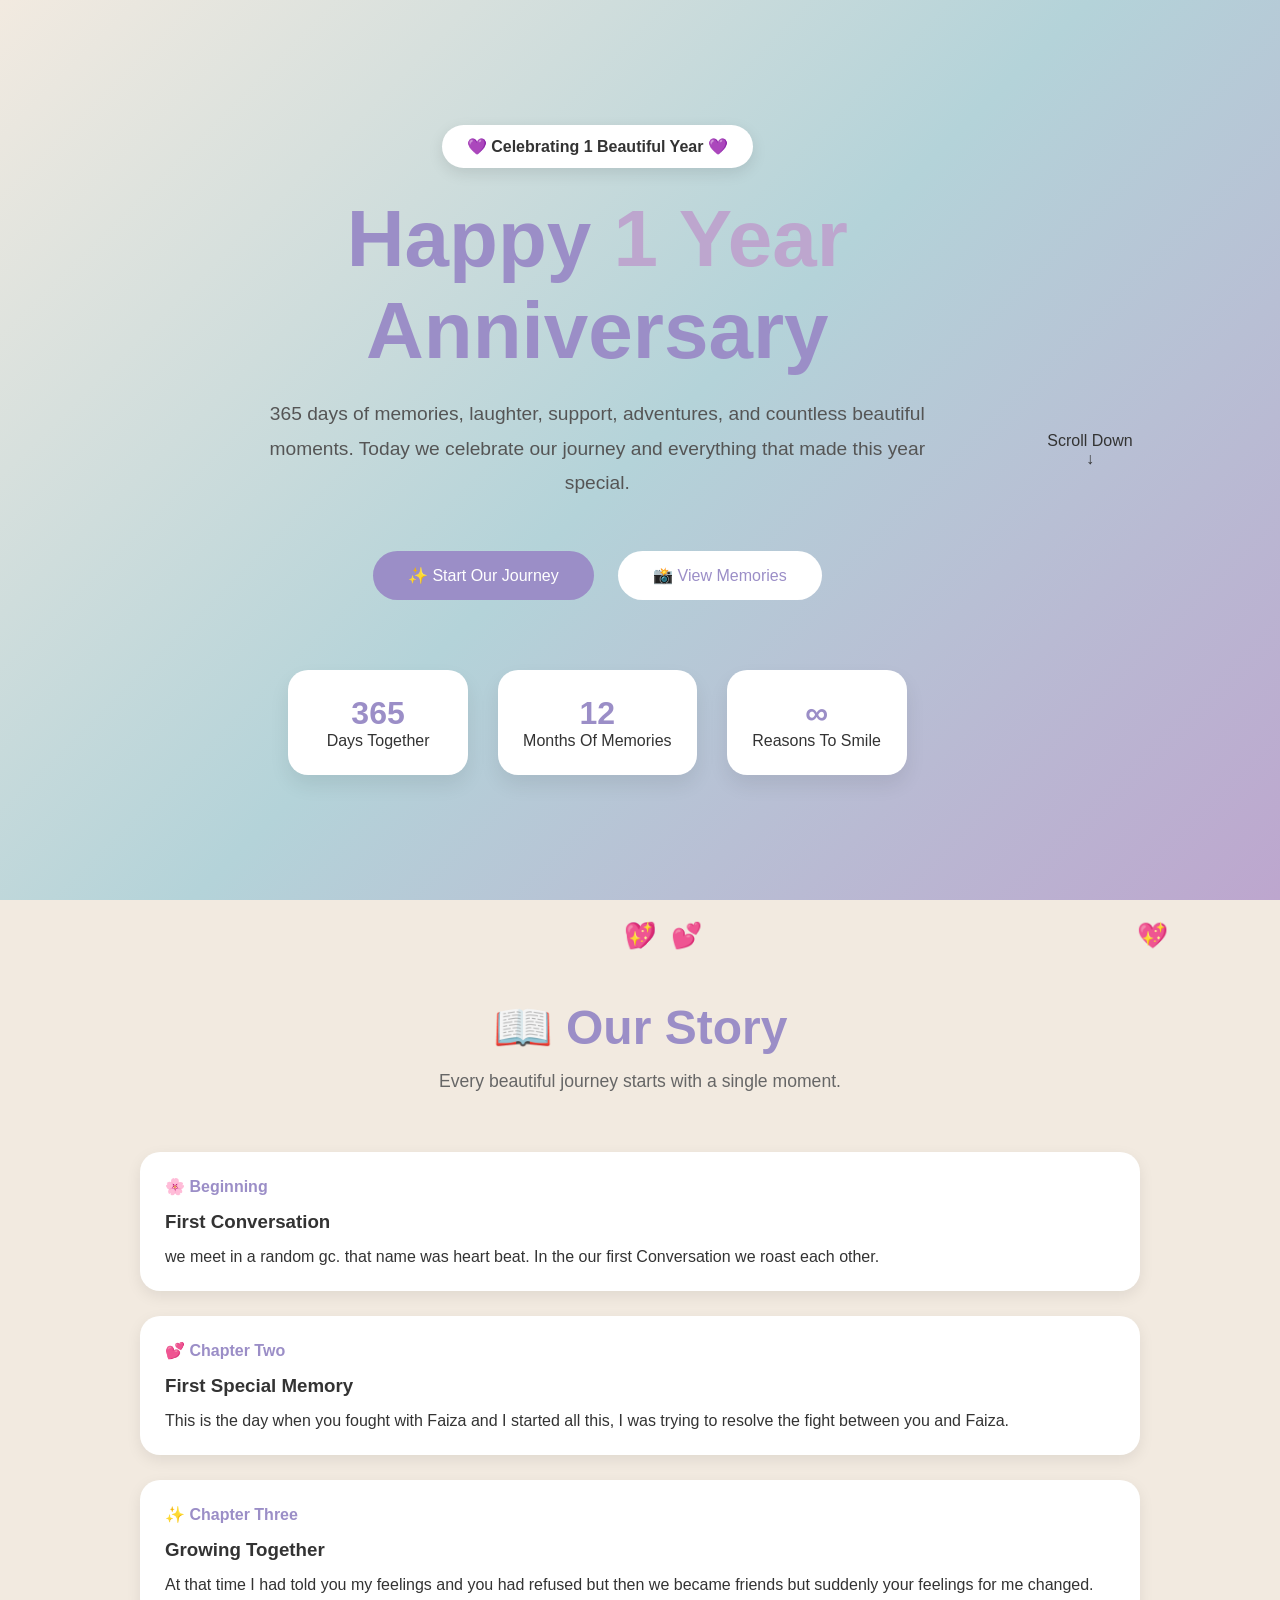
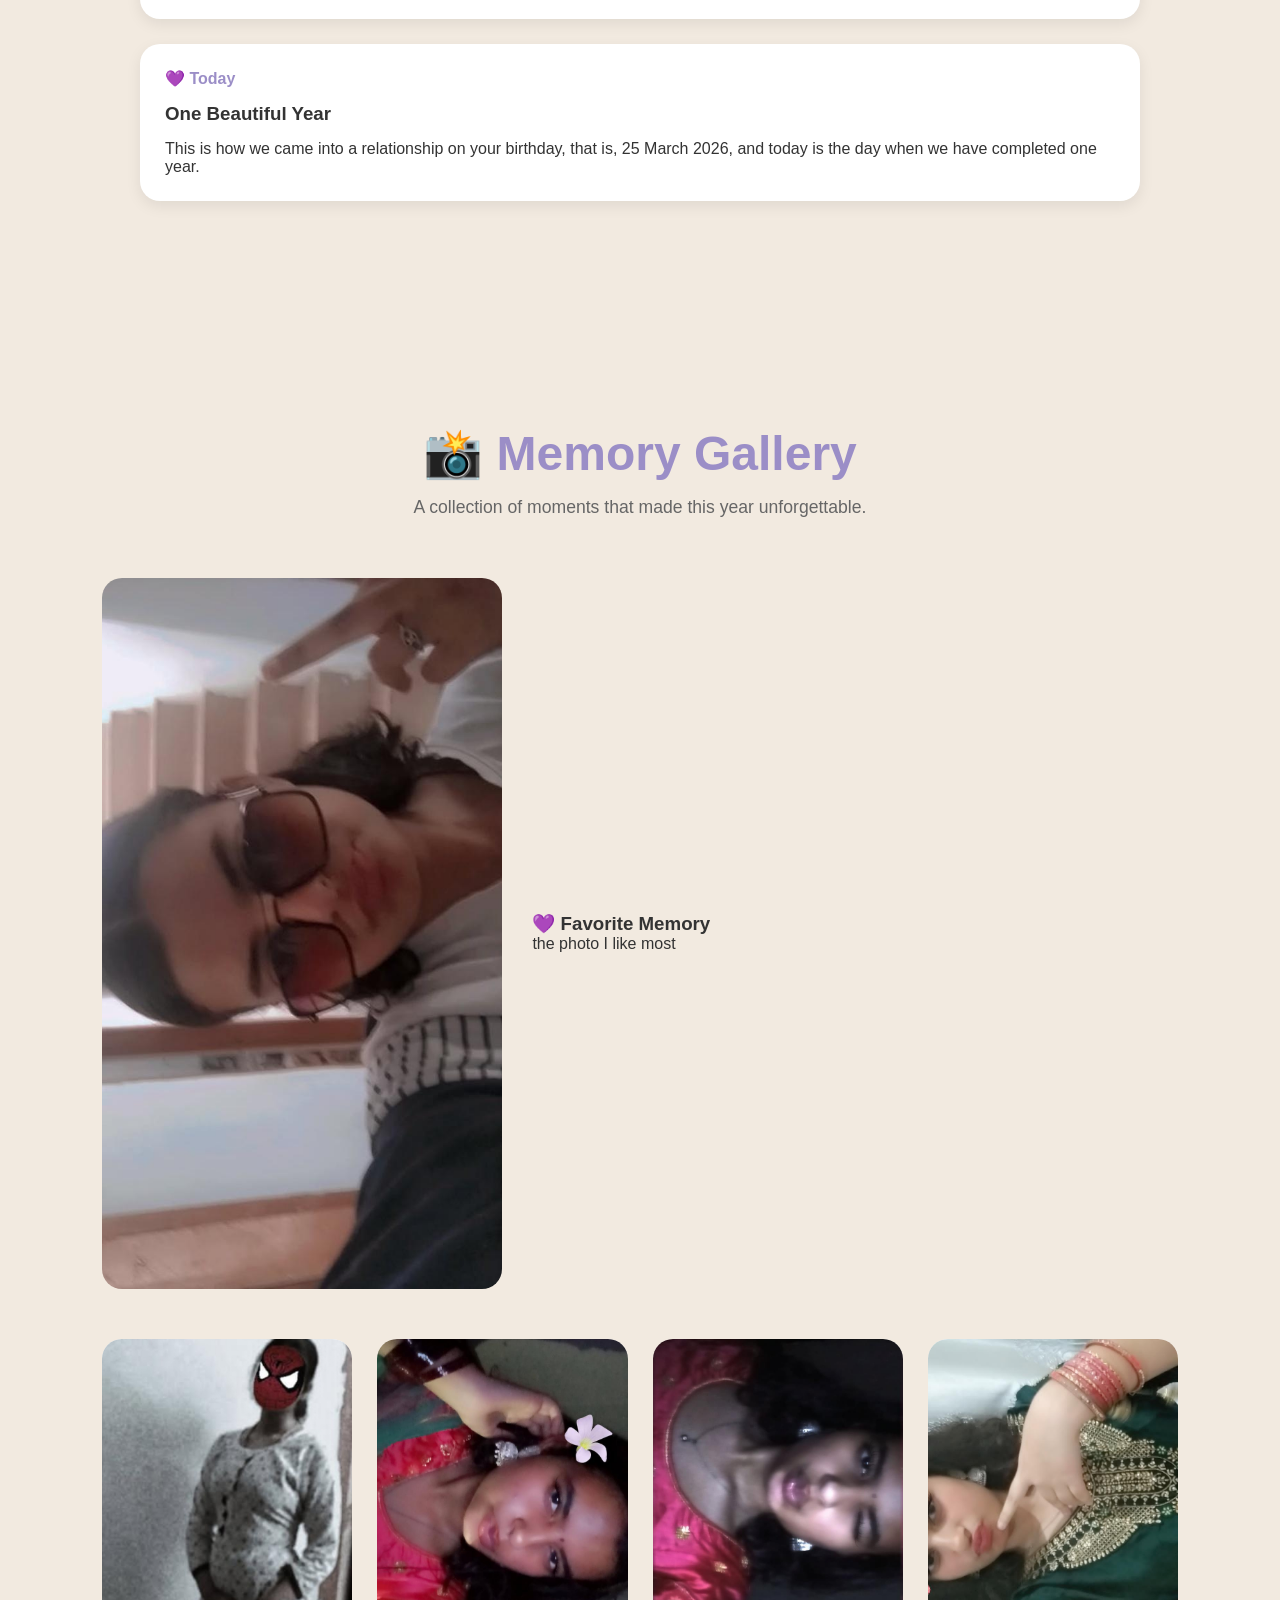
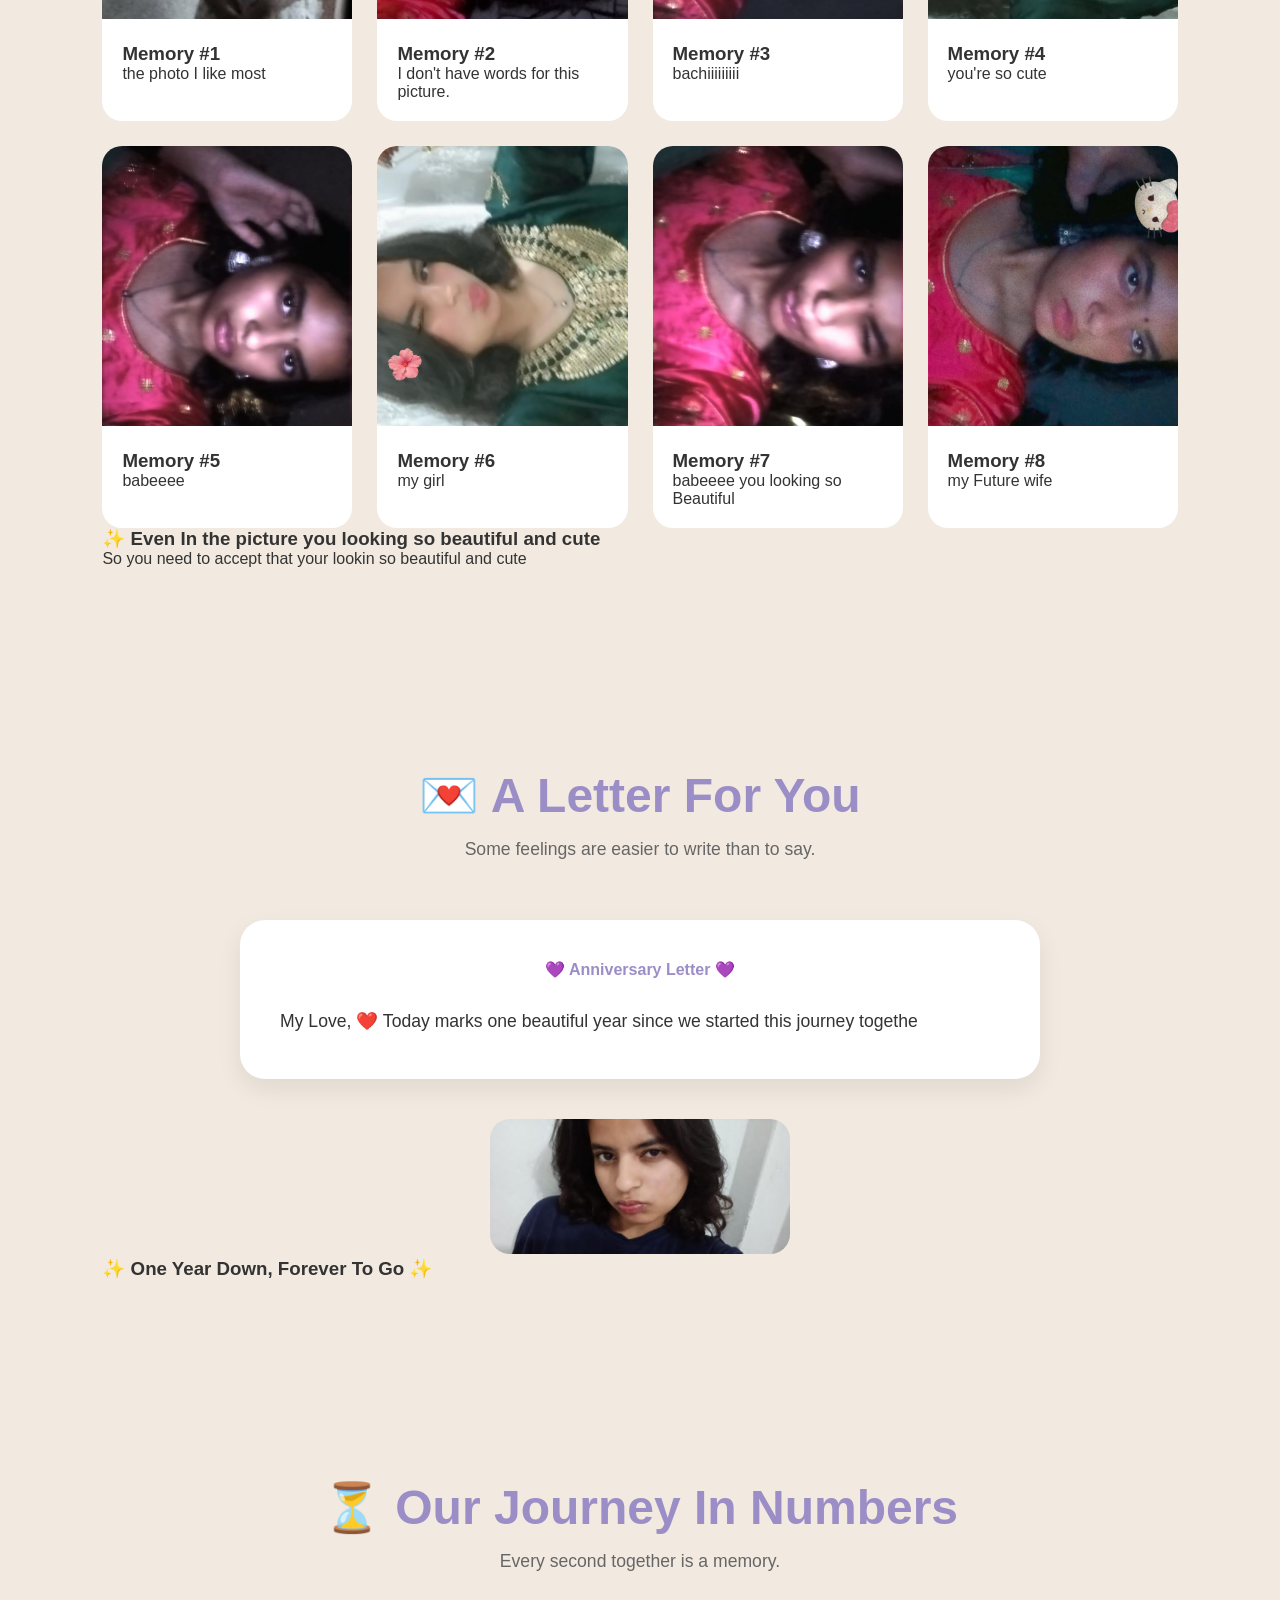
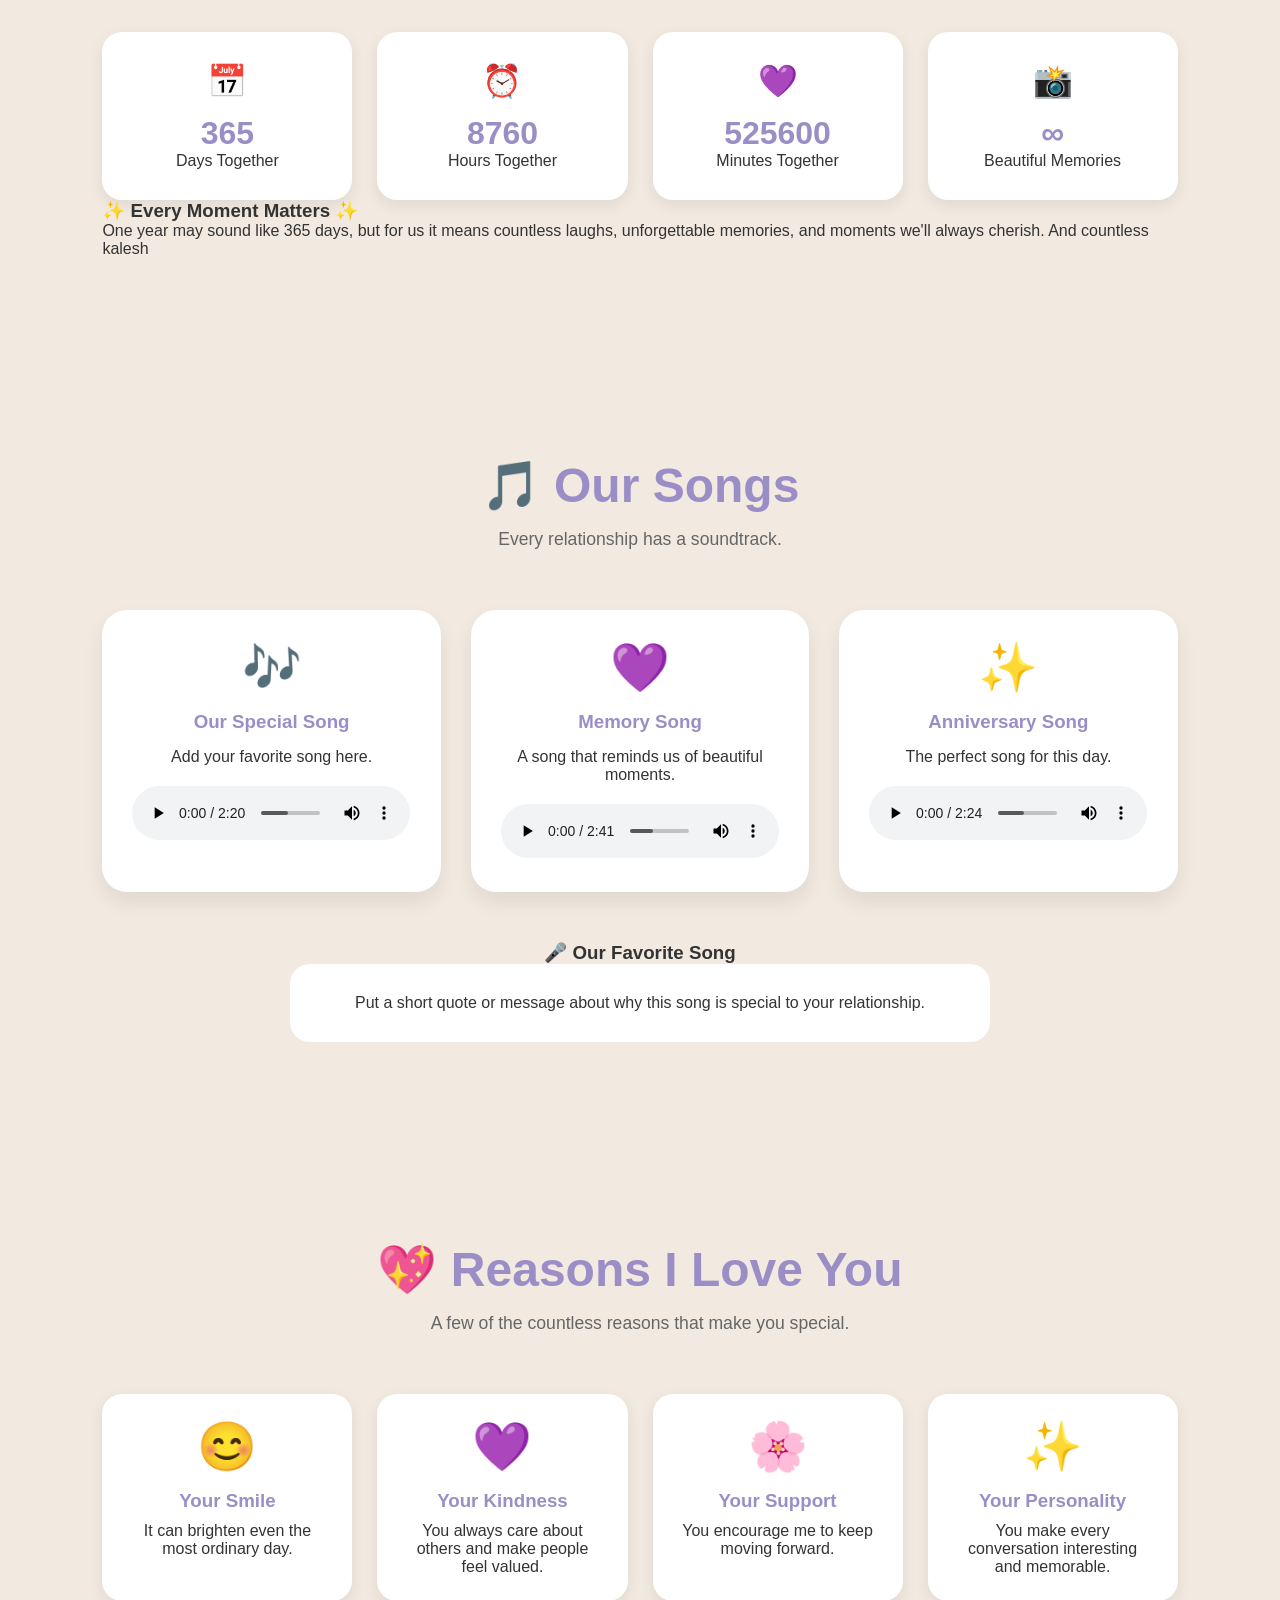
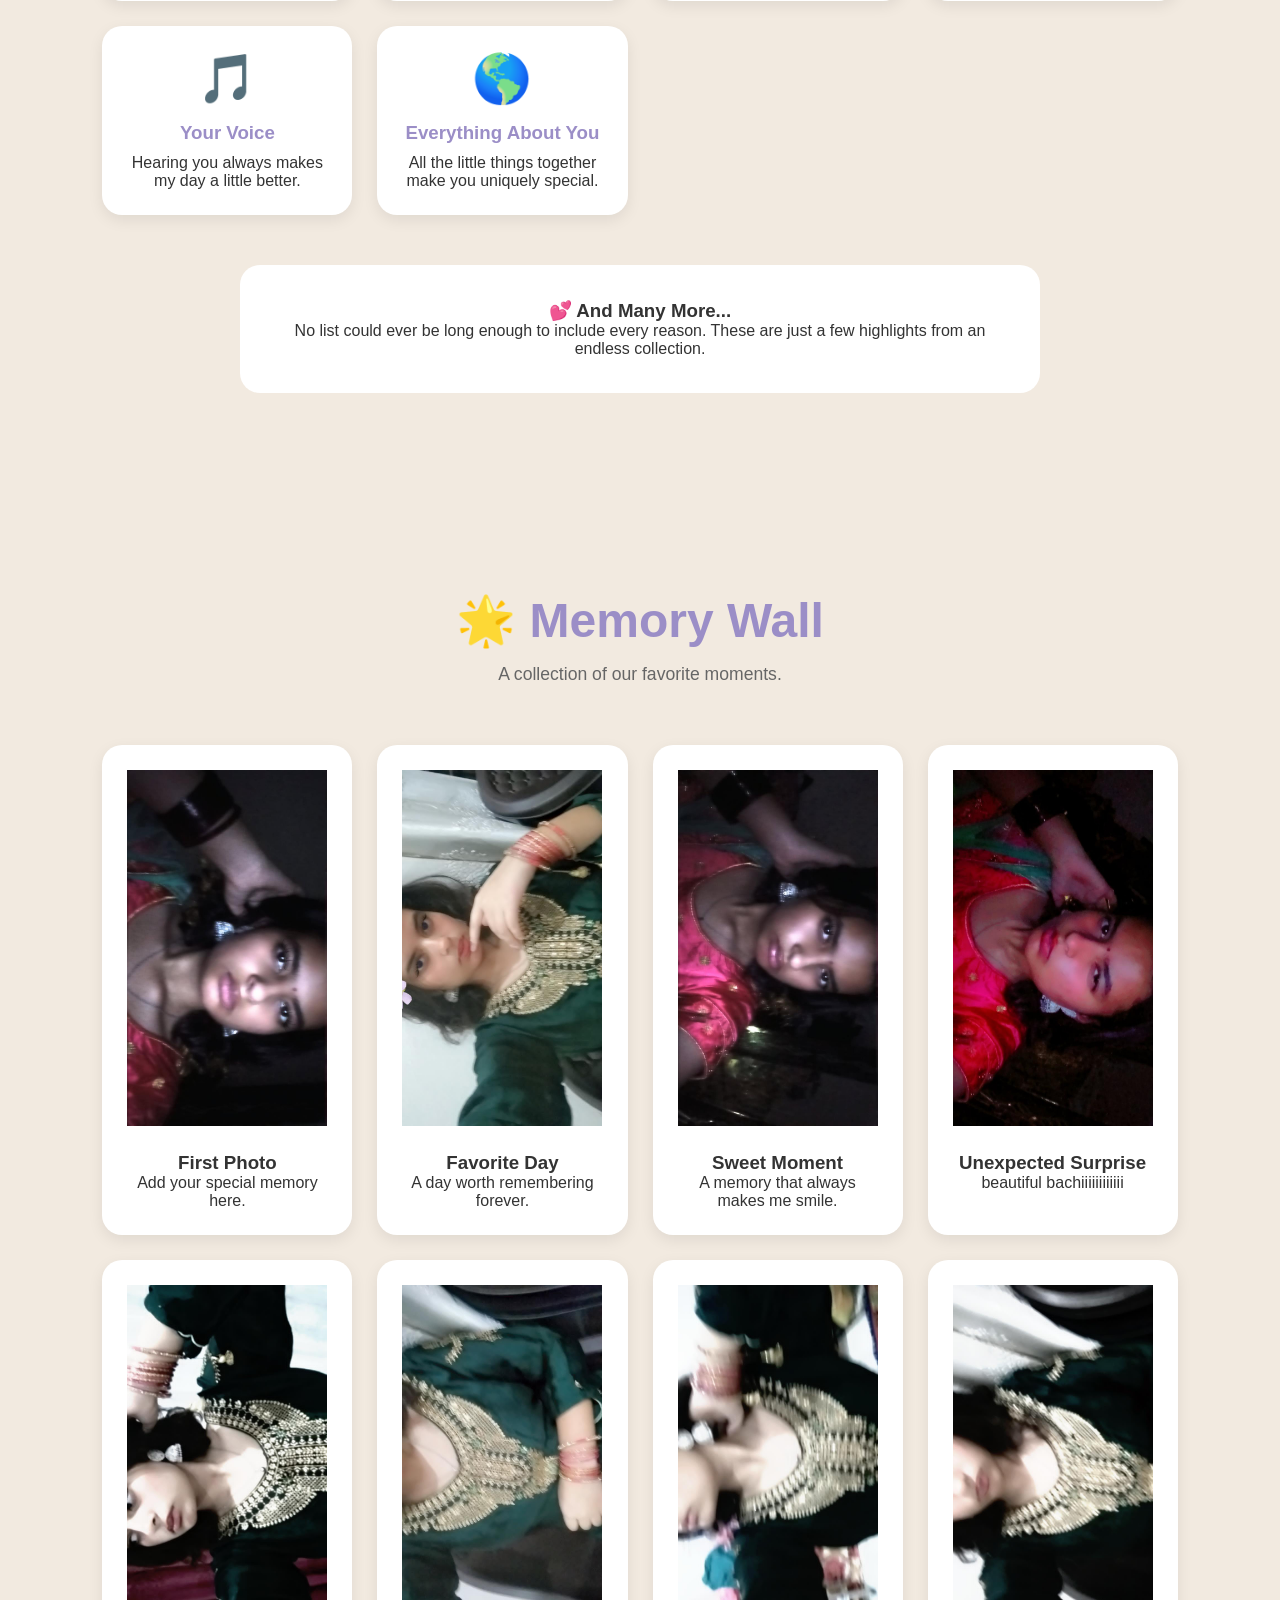
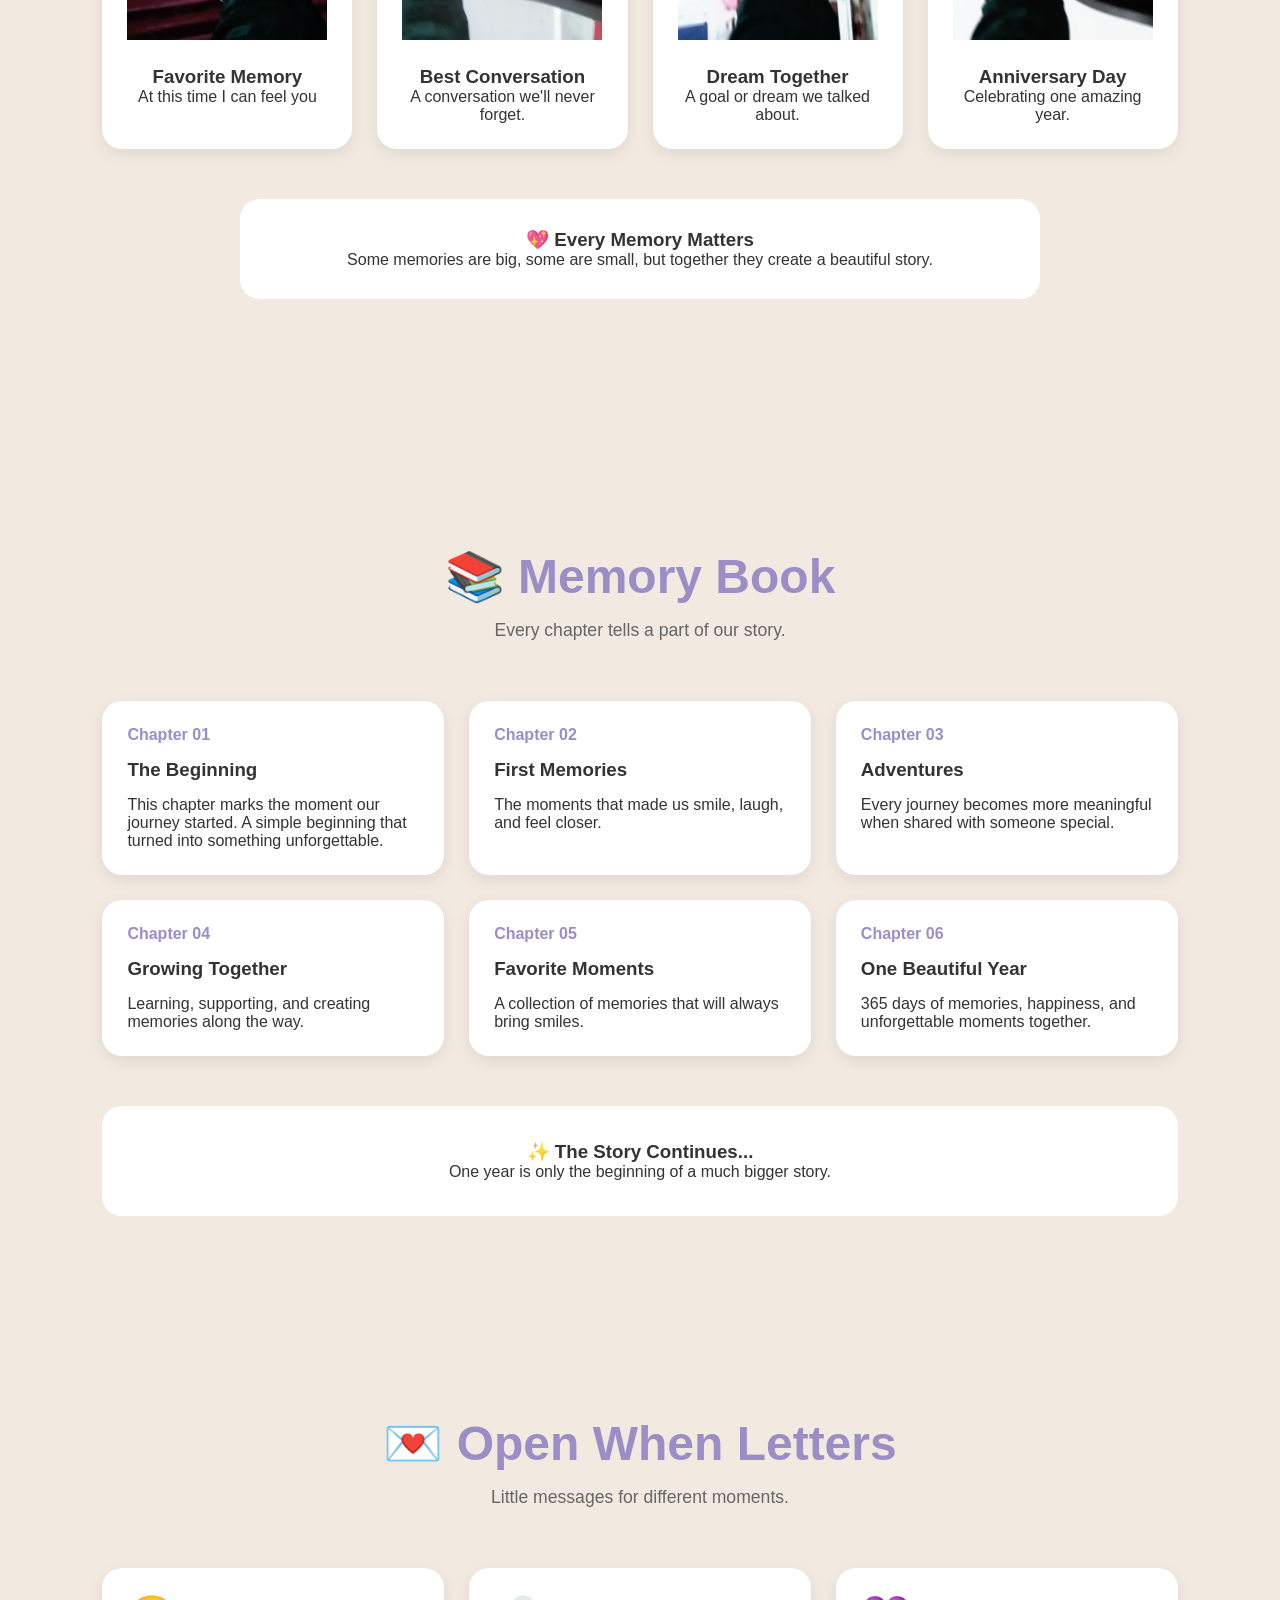
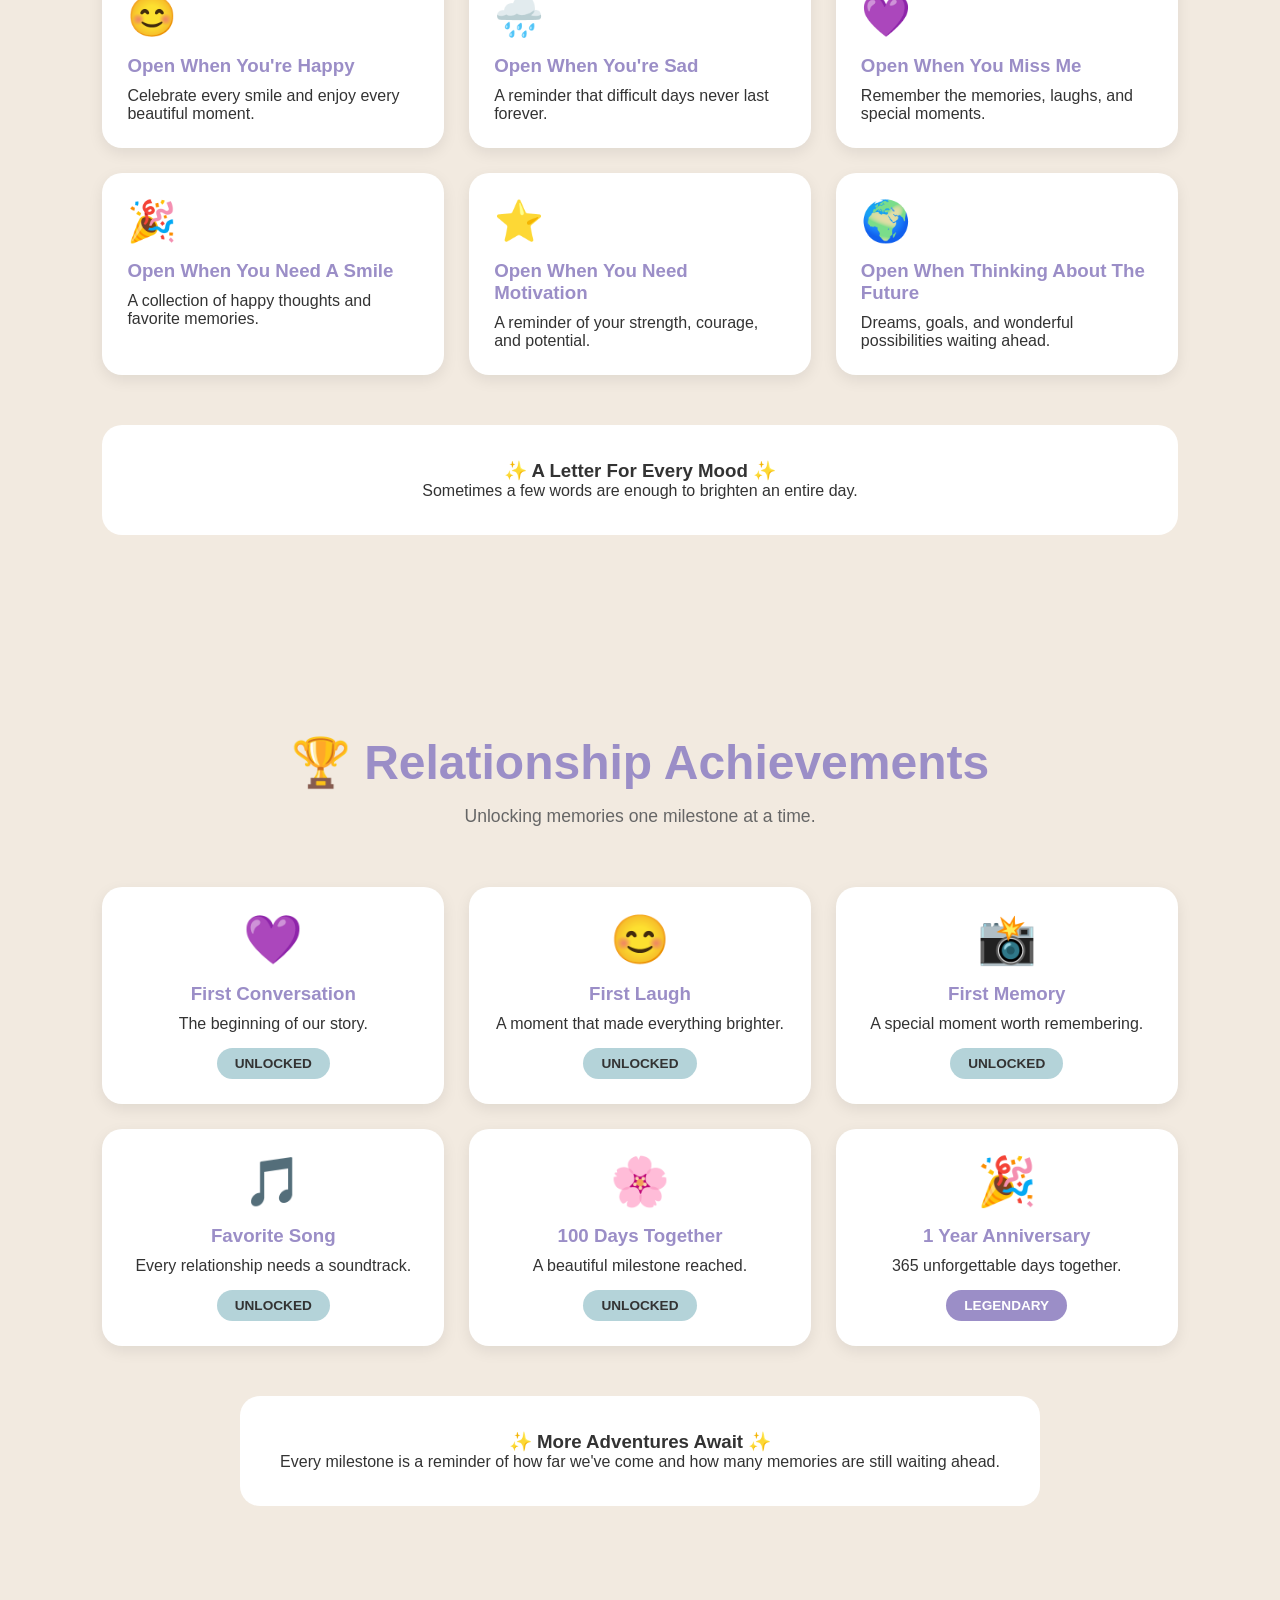
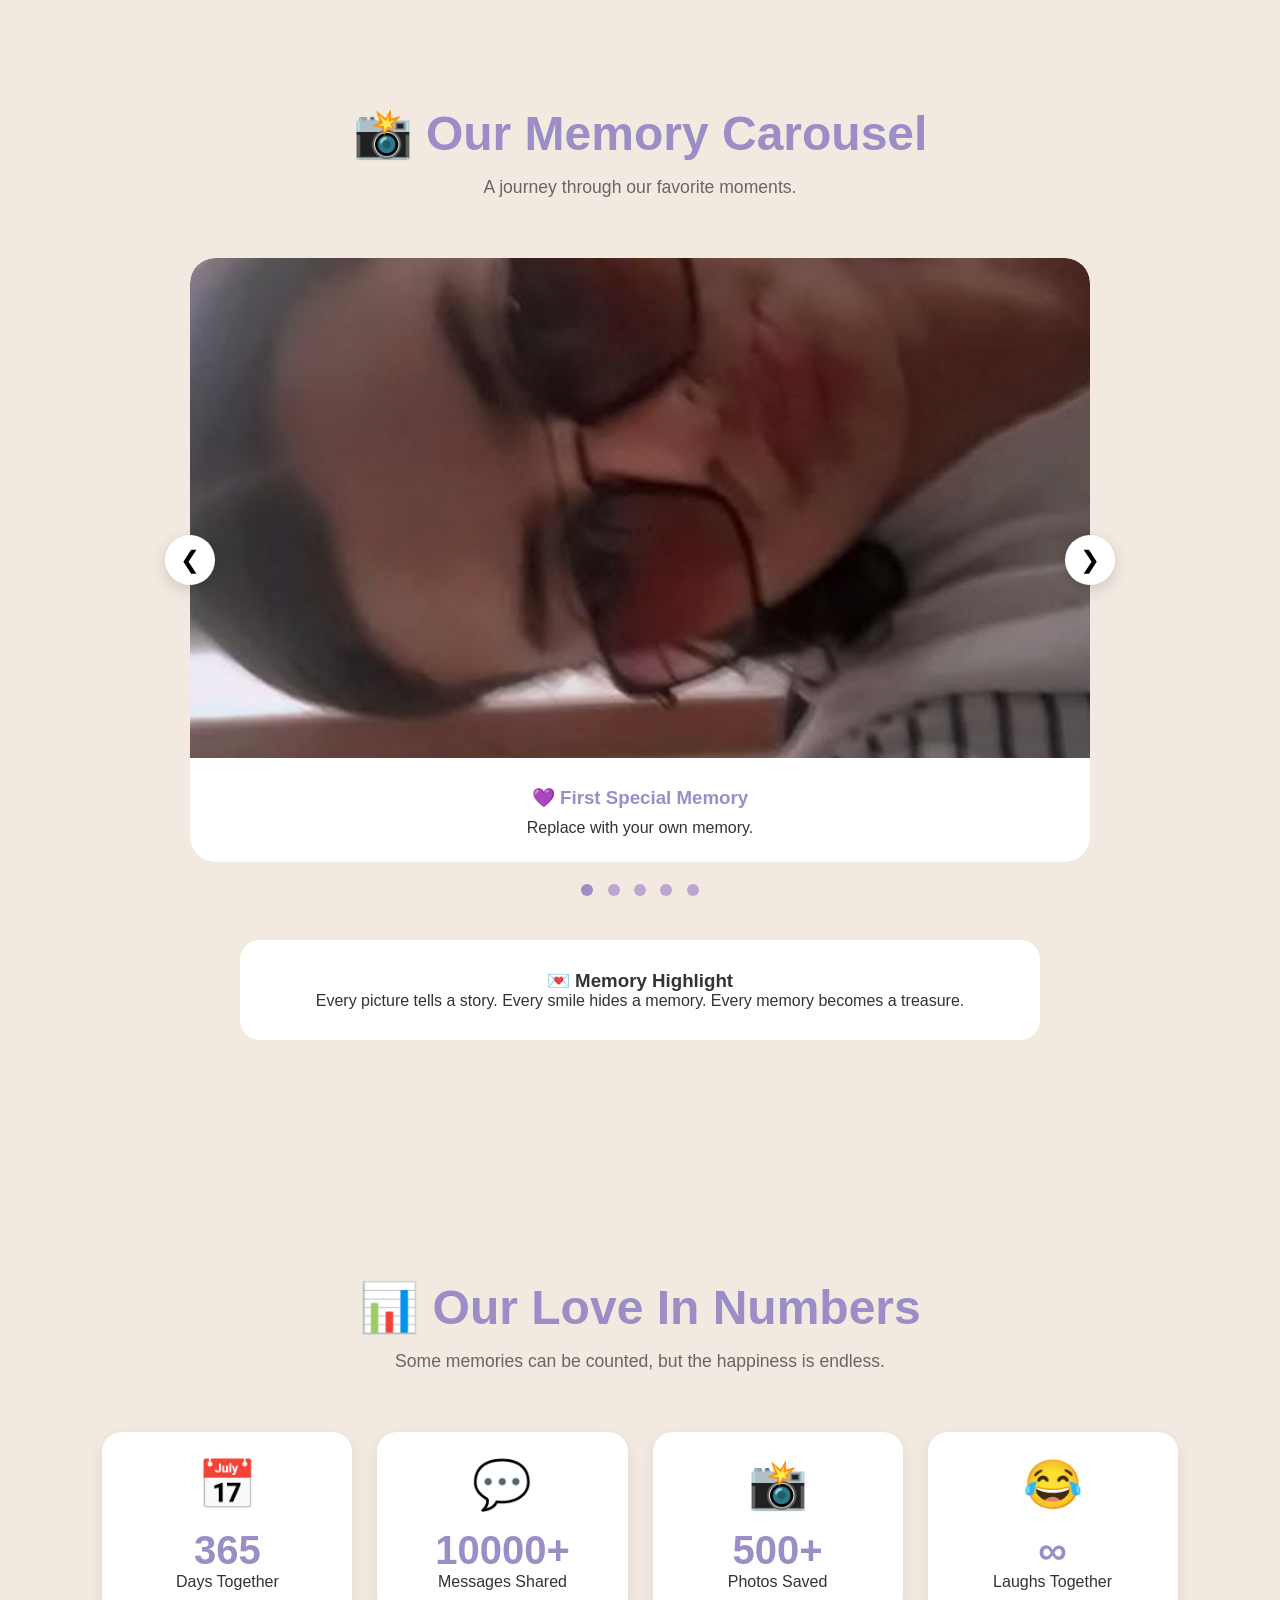
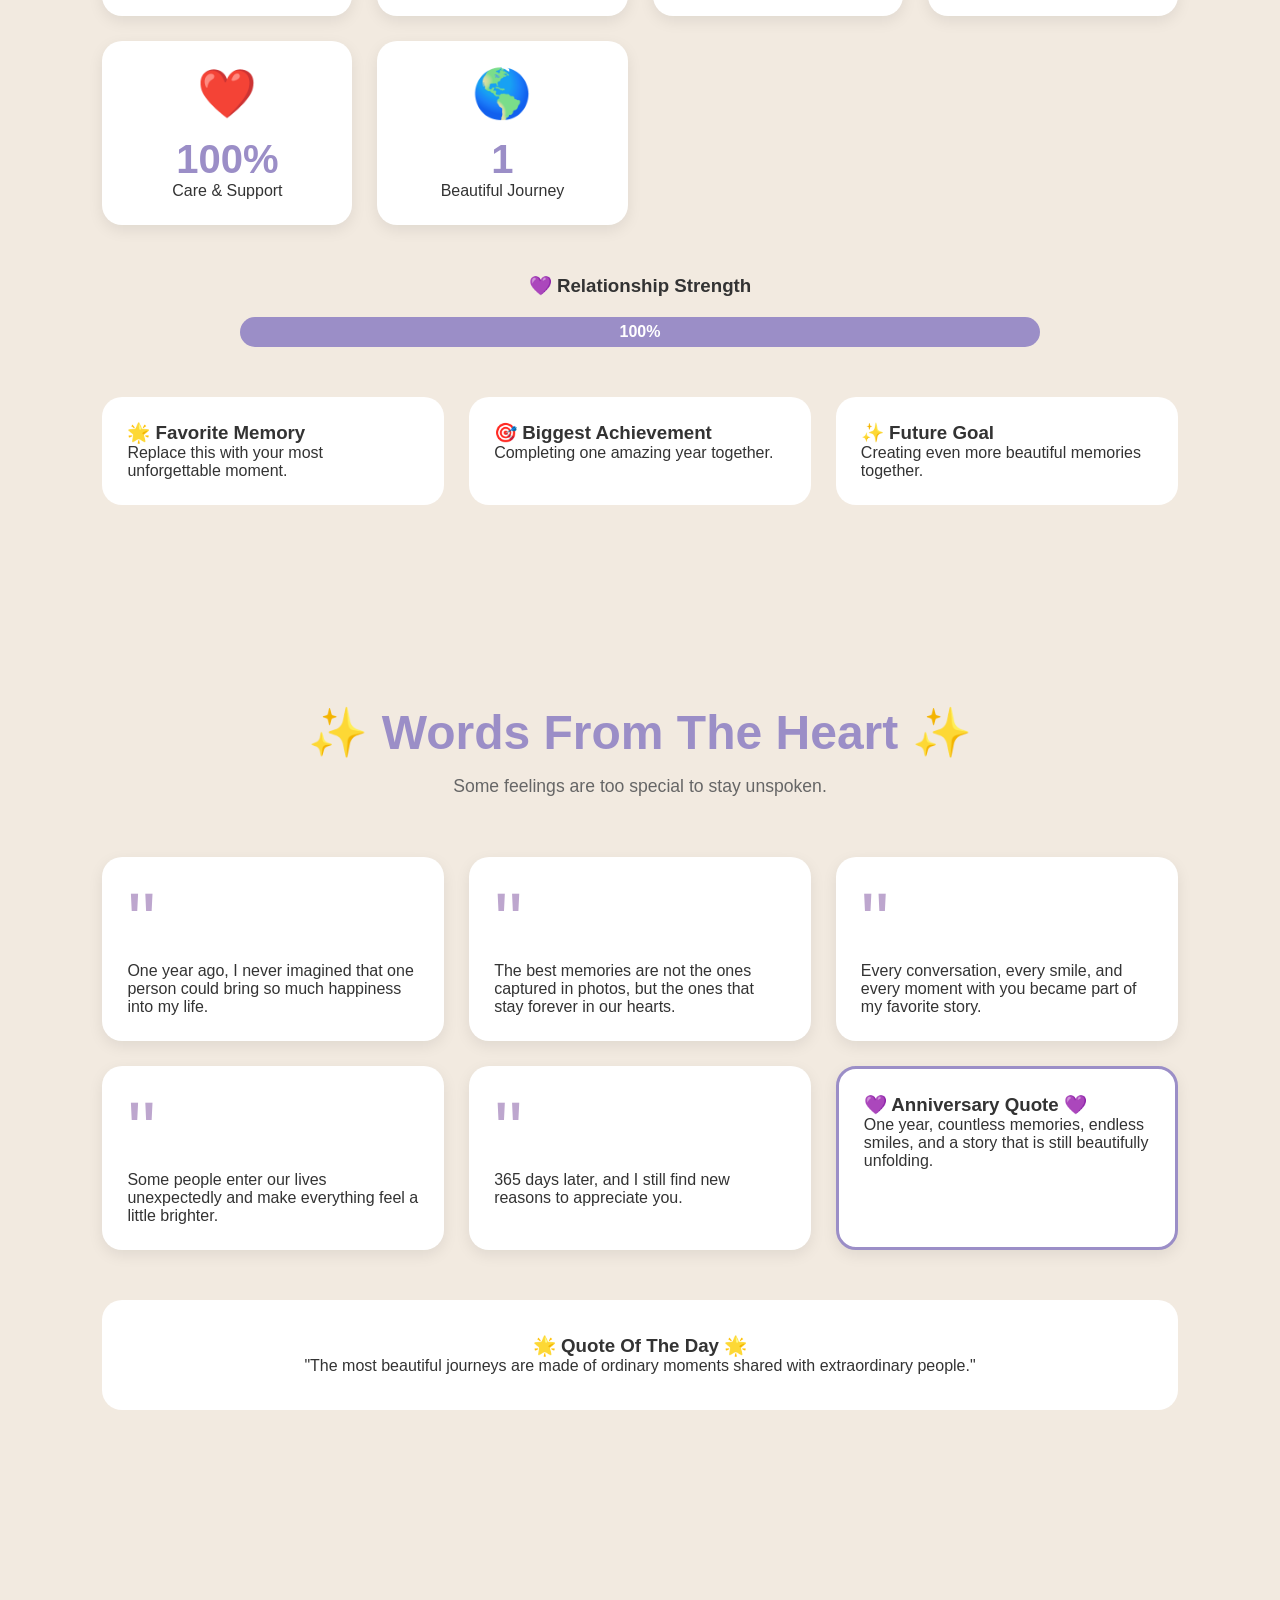
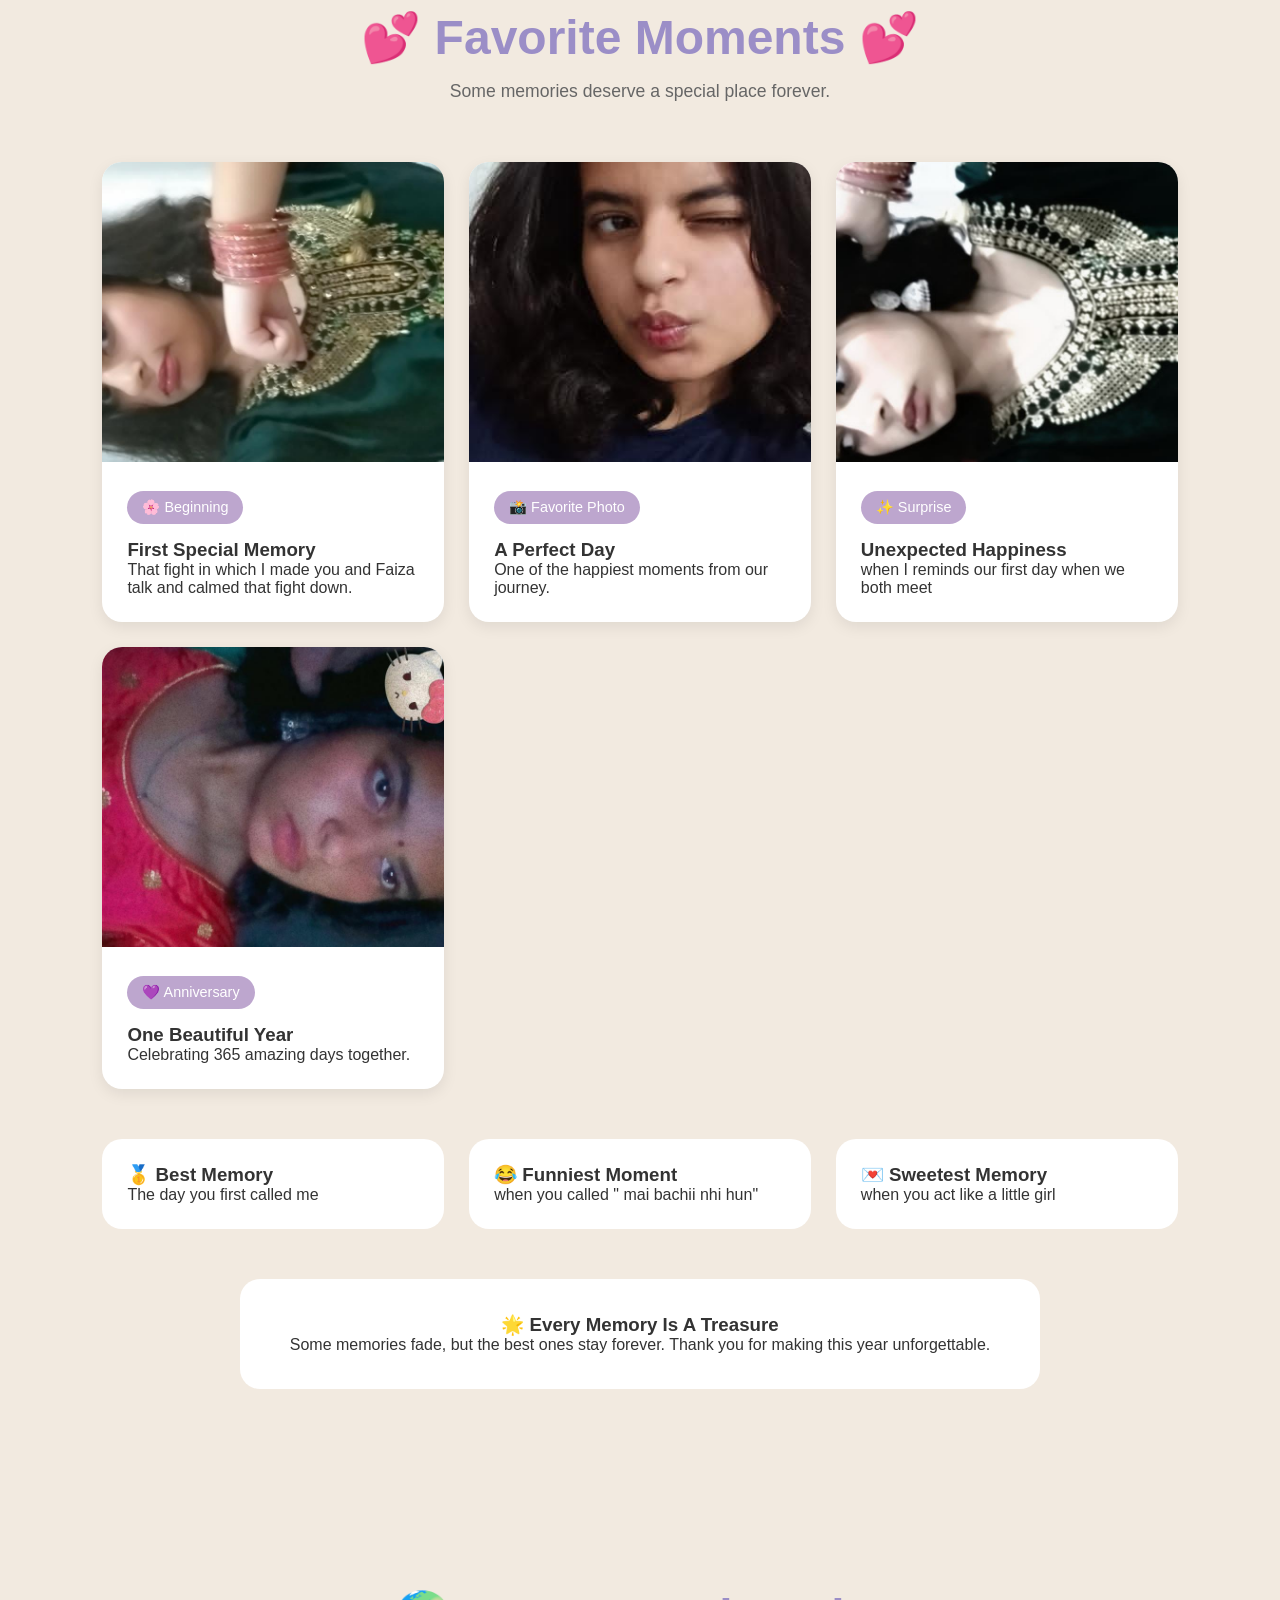
==== commit c3d7cc82: "Add files via upload" ====
--- a/finalcelebration.html
+++ b/finalcelebration.html
@@ -378,7 +378,7 @@
 
         <div class="gallery-card">
 
-            <img src="/m5.jpg"
+            <img src="m5.jpg"
             alt="Memory 6">
 
             <div class="gallery-info">
@@ -395,7 +395,7 @@
 
         <div class="gallery-card">
 
-            <img src="/m6.jpg"
+            <img src="m6.jpg"
             alt="Memory 7">
 
             <div class="gallery-info">
@@ -412,7 +412,7 @@
 
         <div class="gallery-card">
 
-            <img src="/m7.jpg"
+            <img src="m7.jpg"
             alt="Memory 8">
 
             <div class="gallery-info">
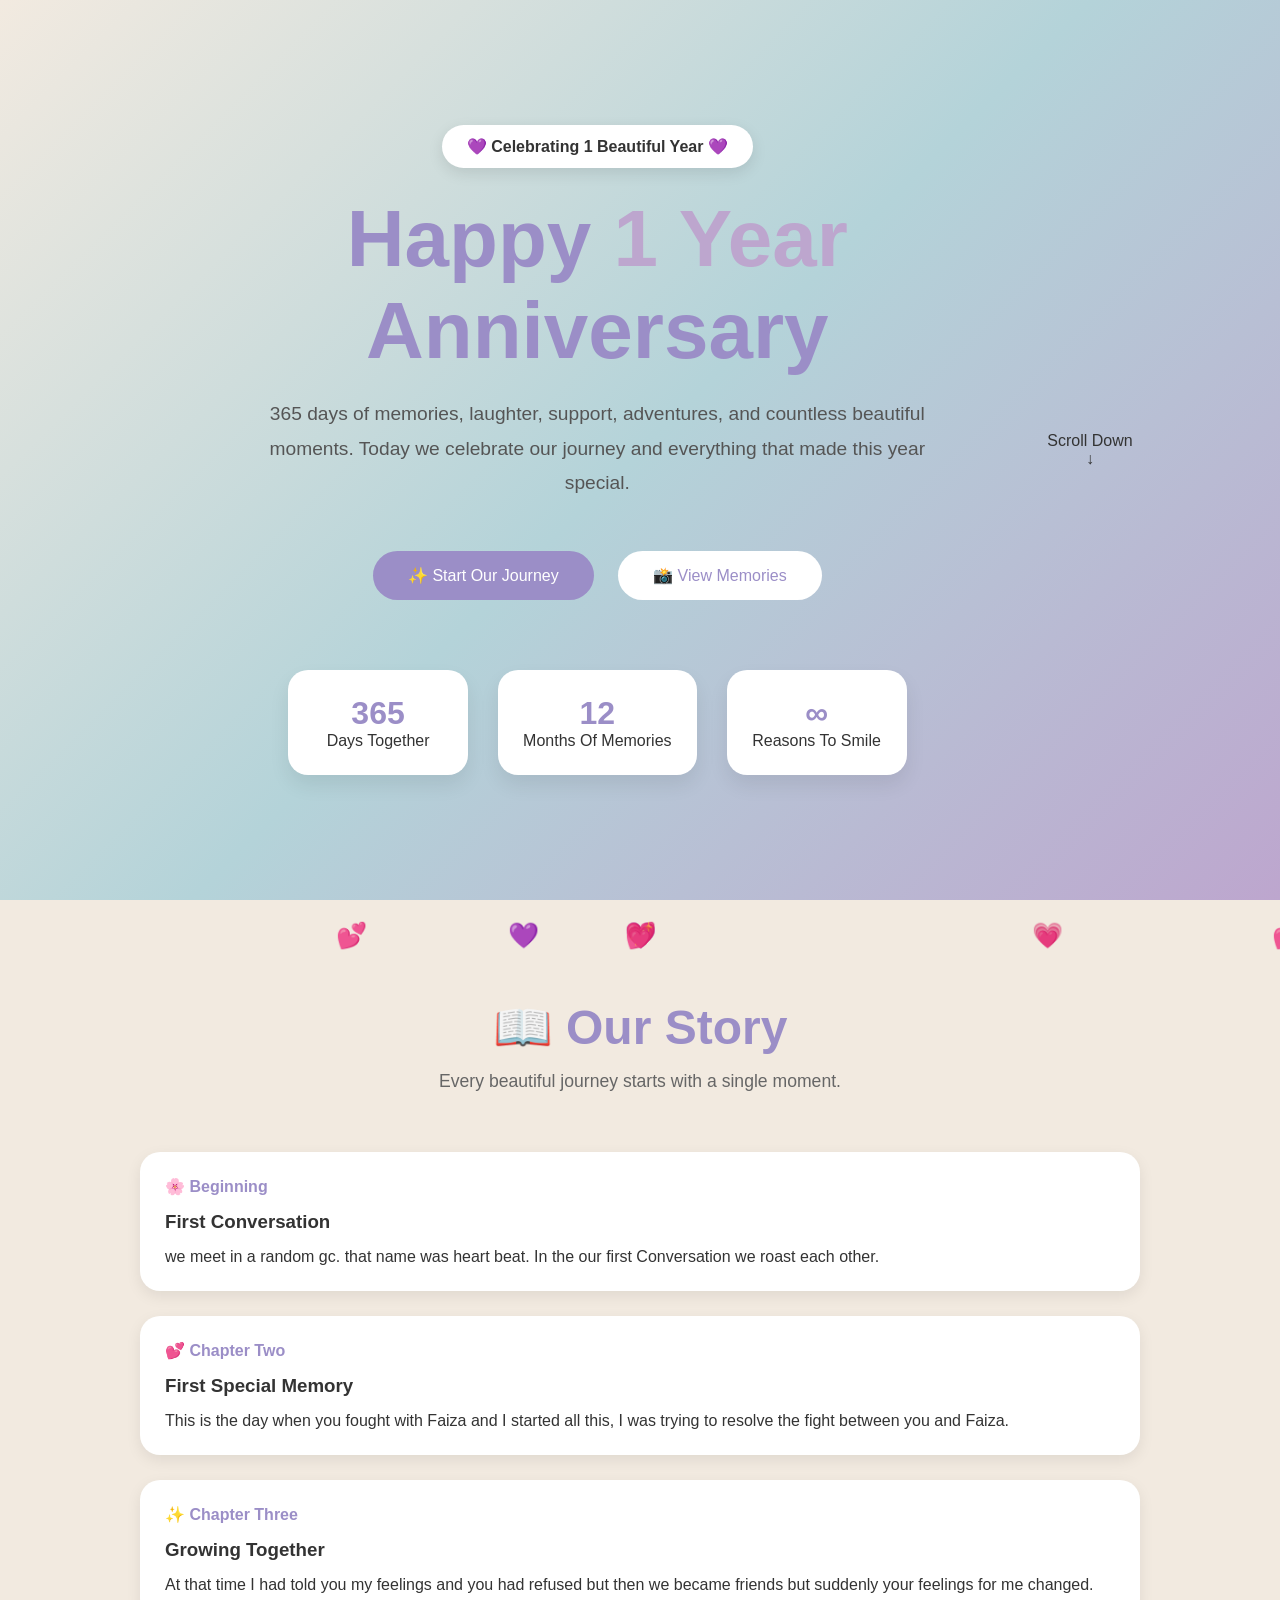
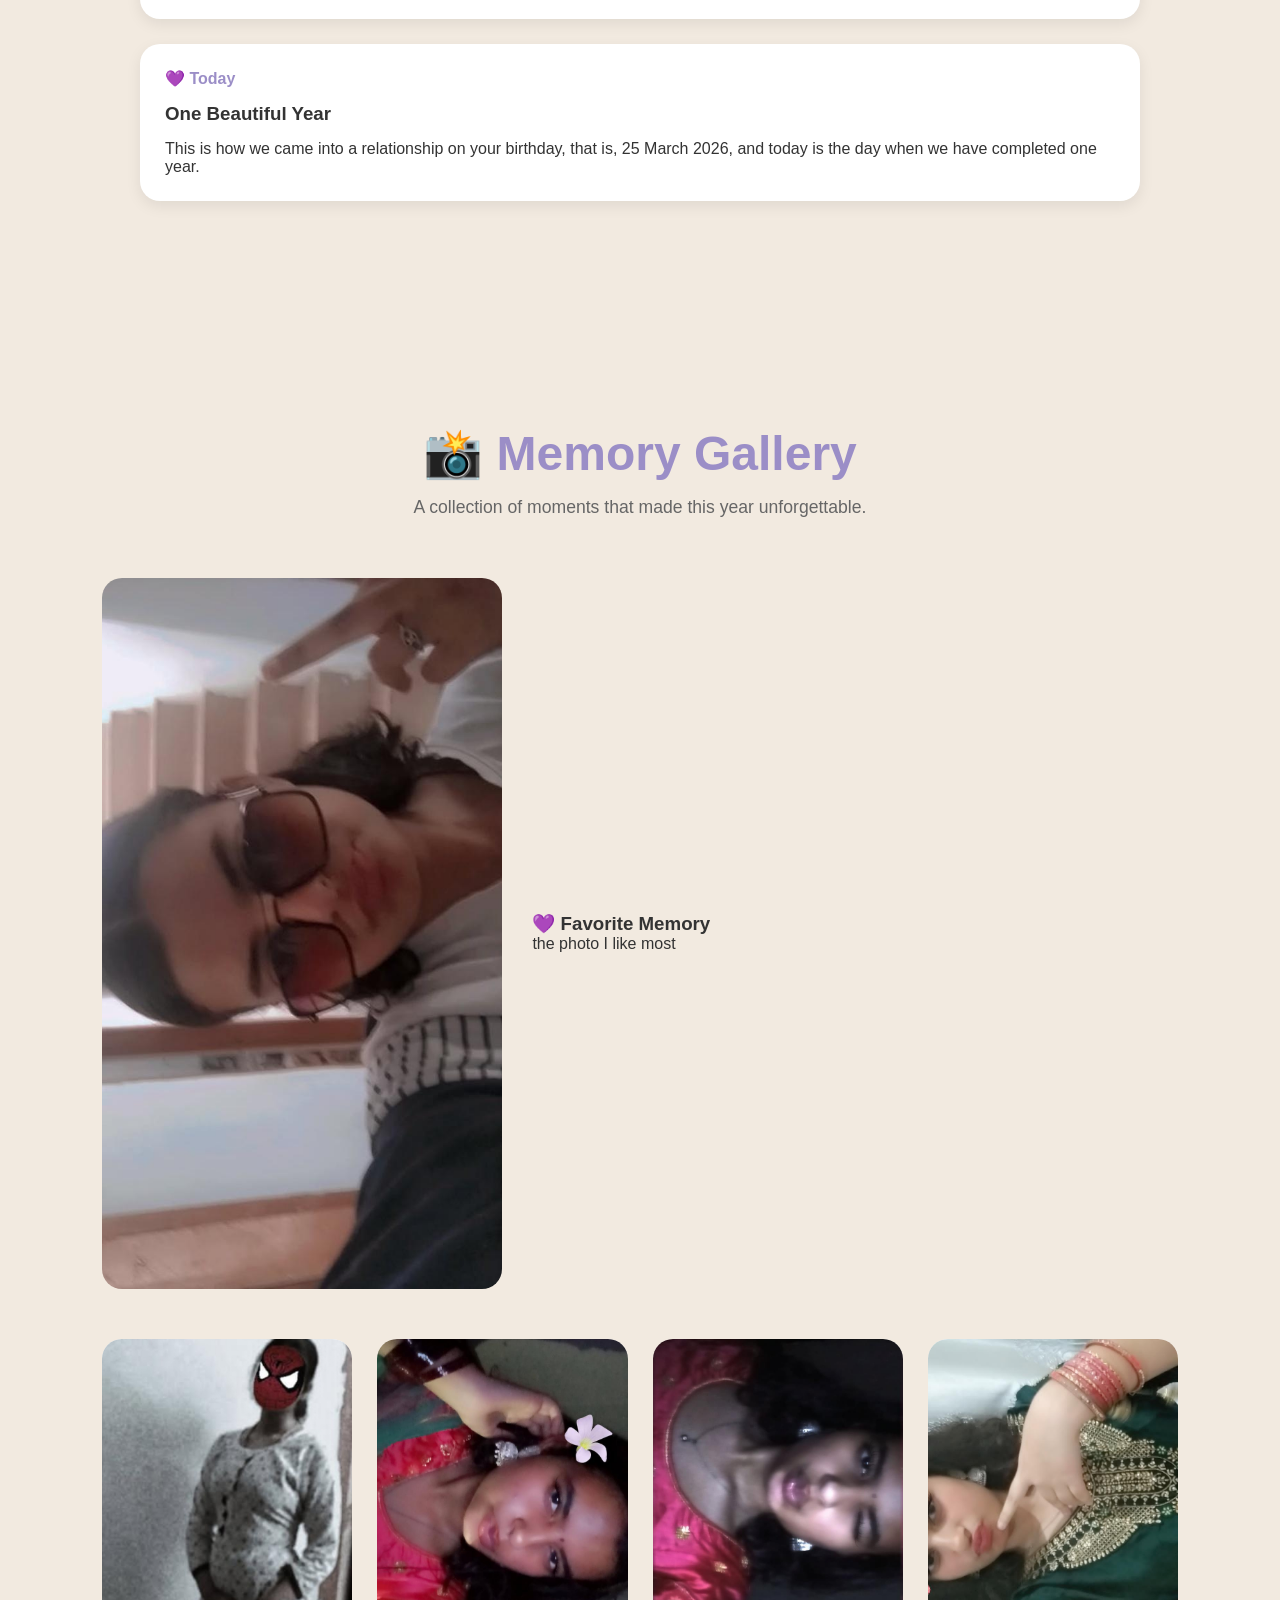
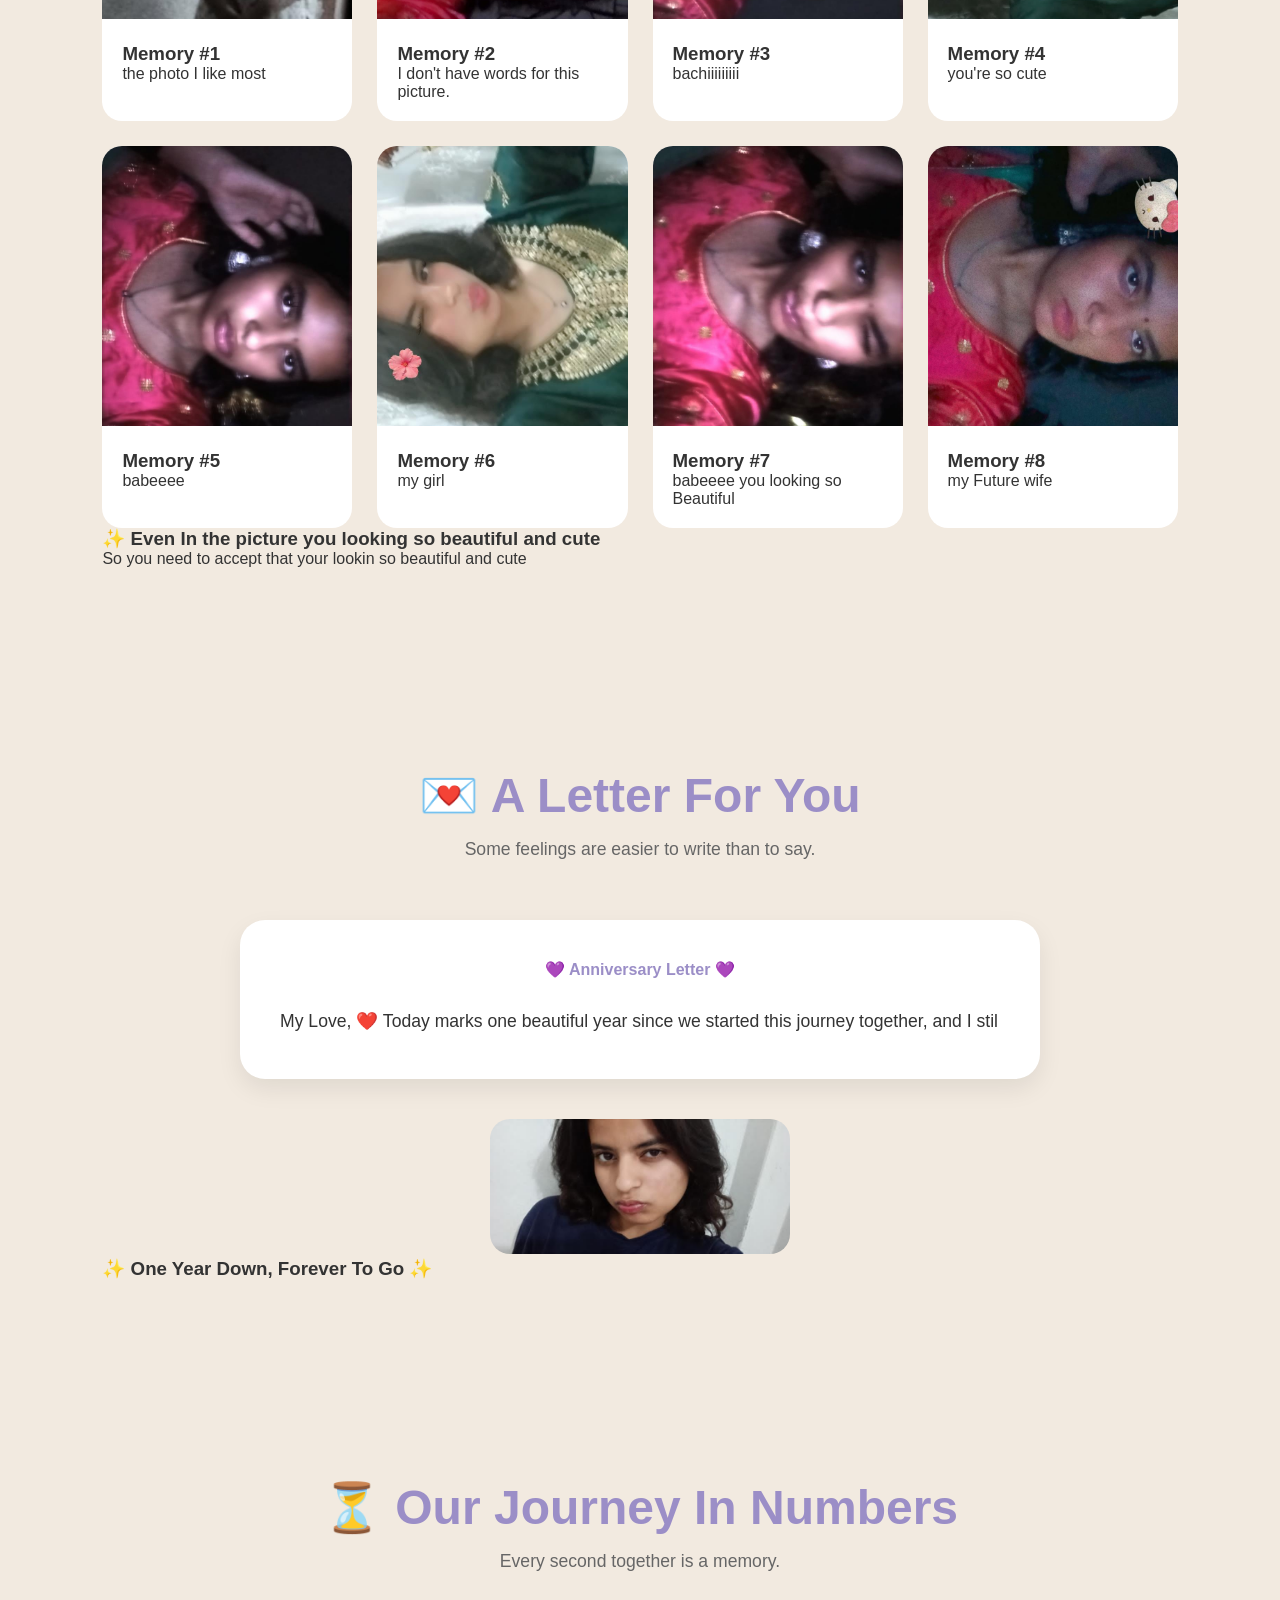
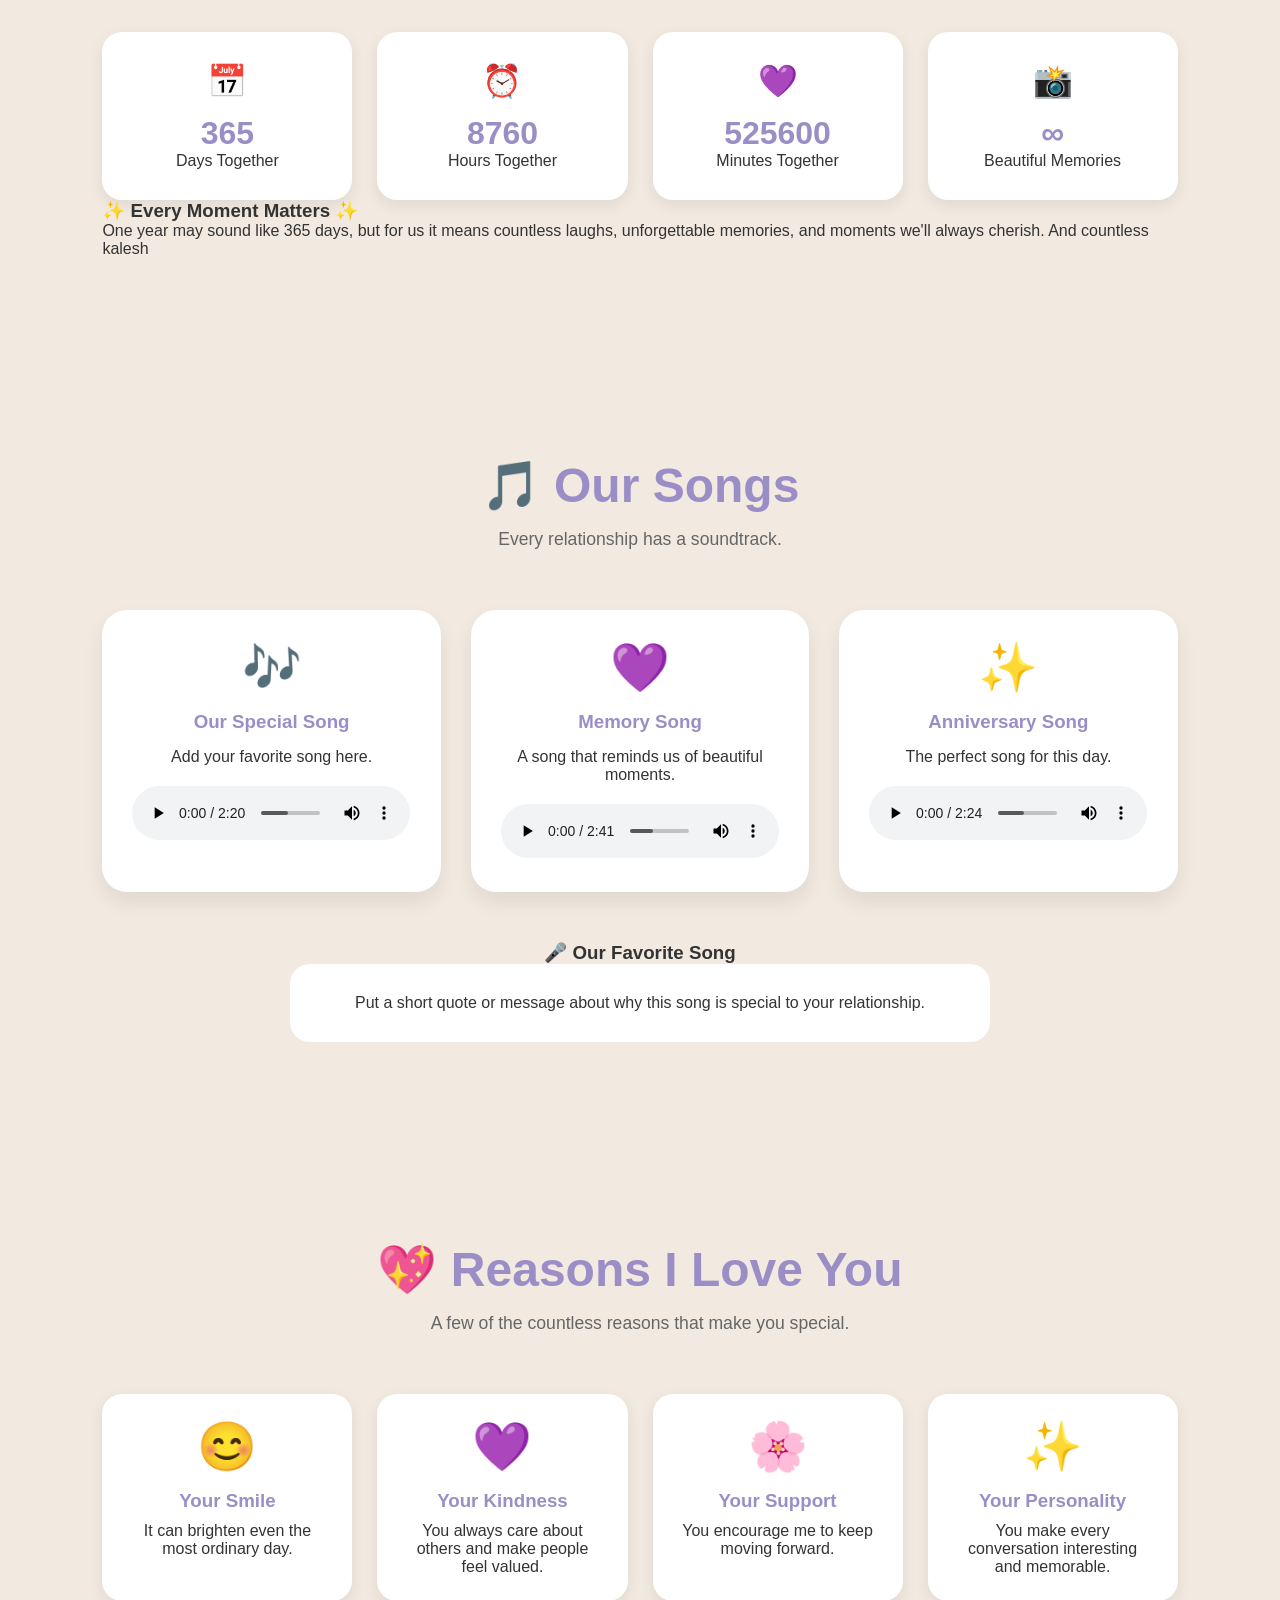
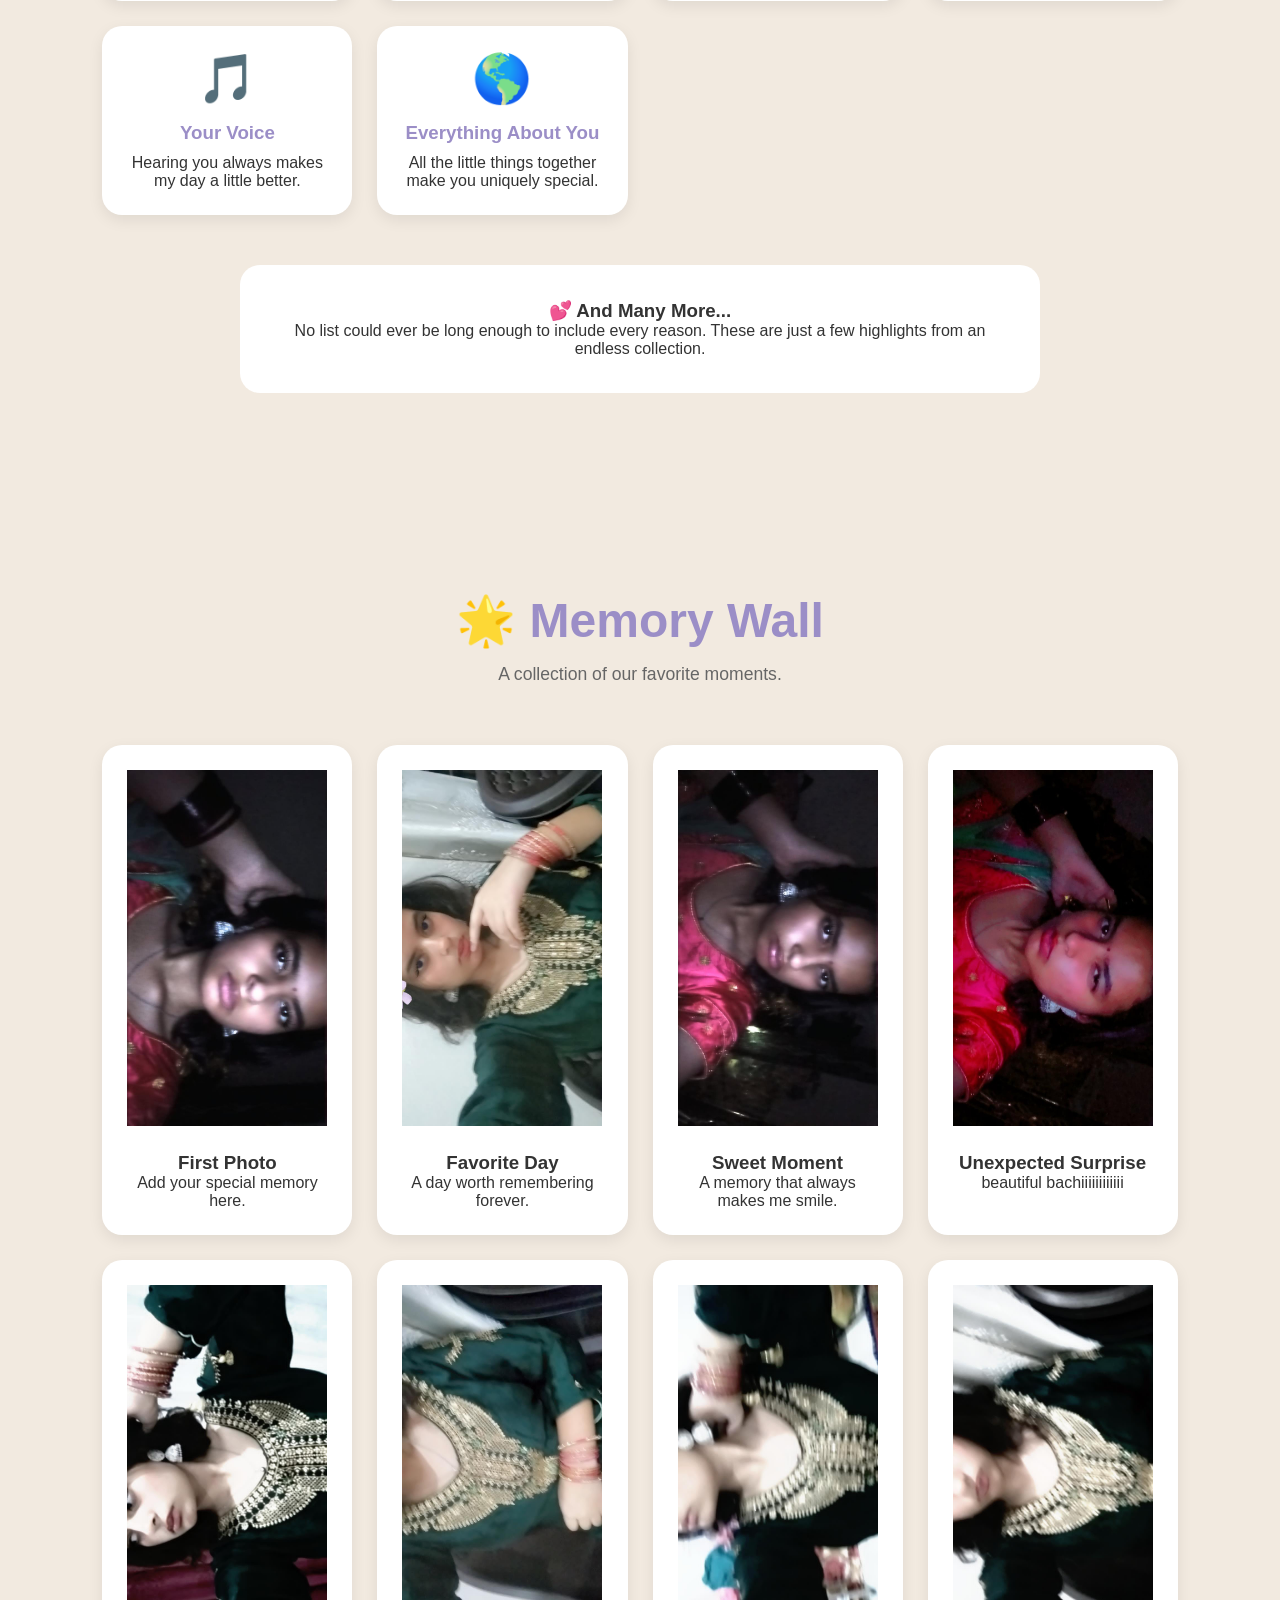
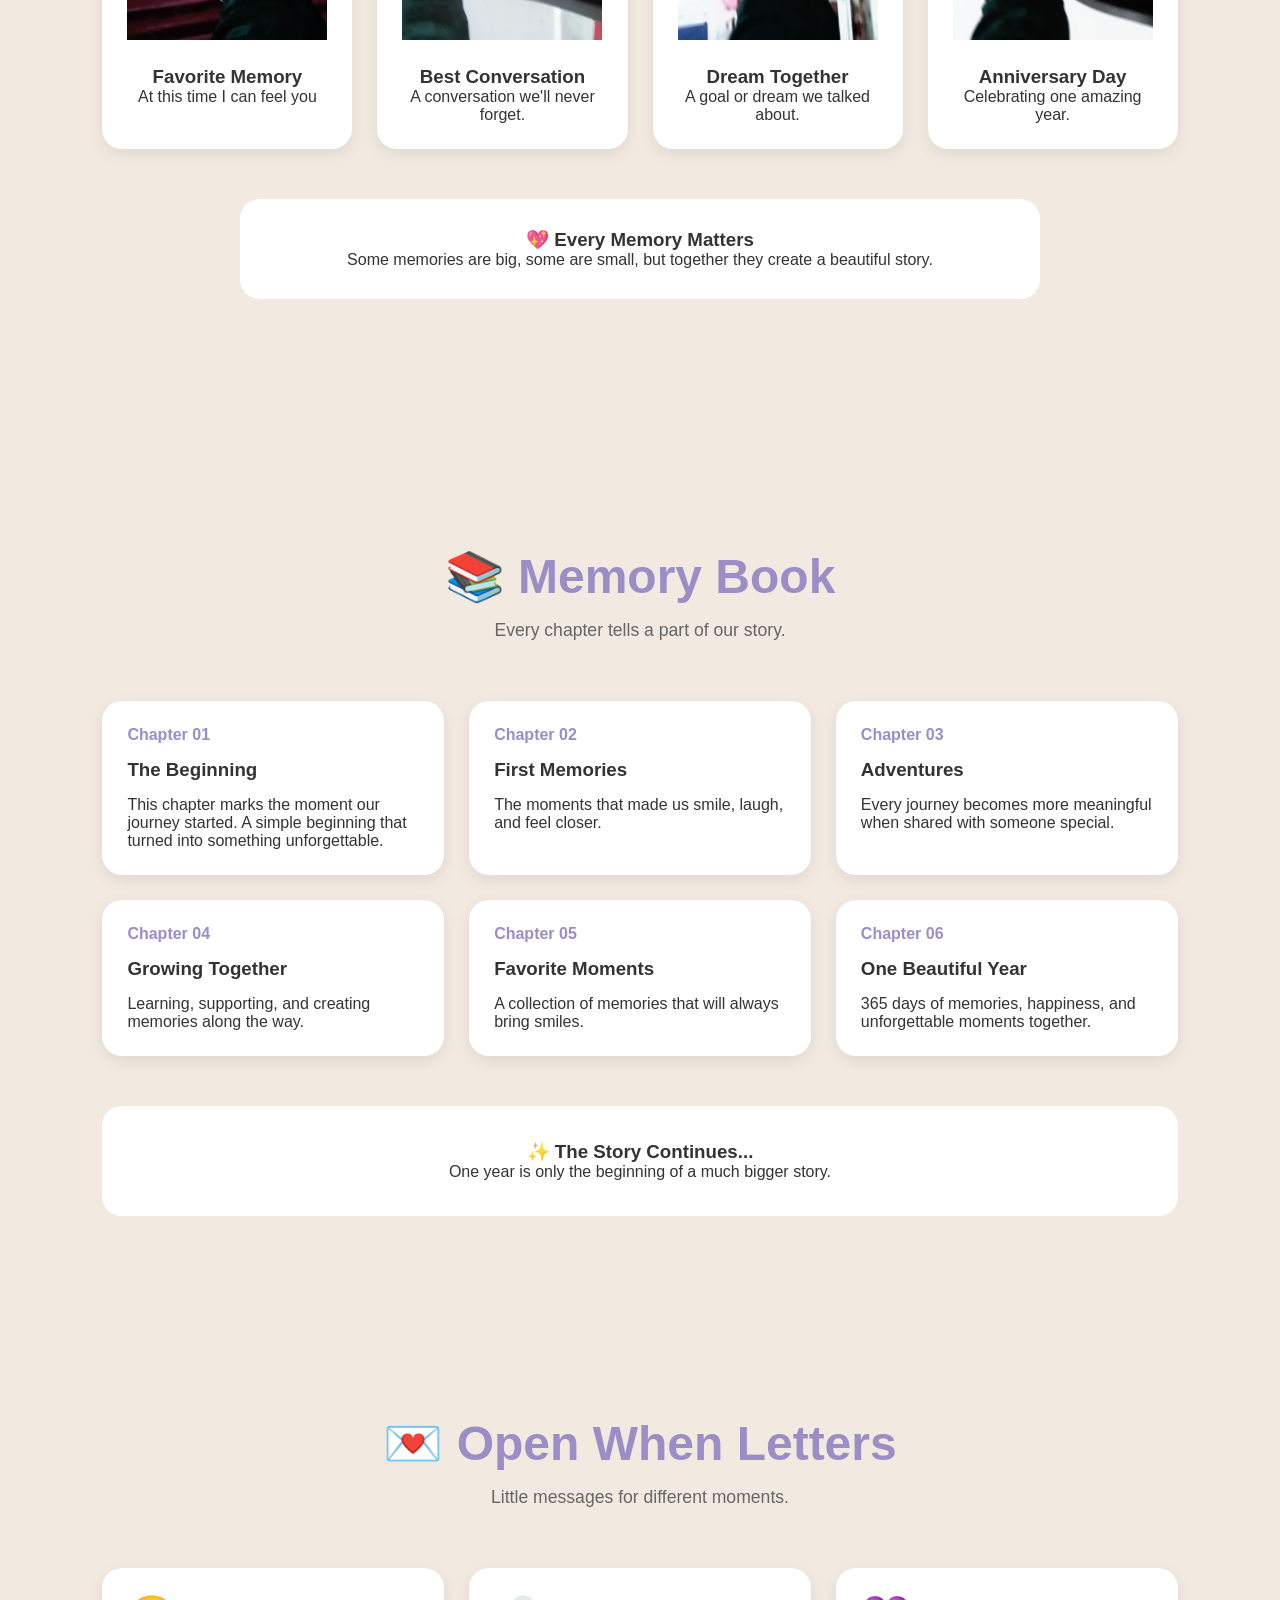
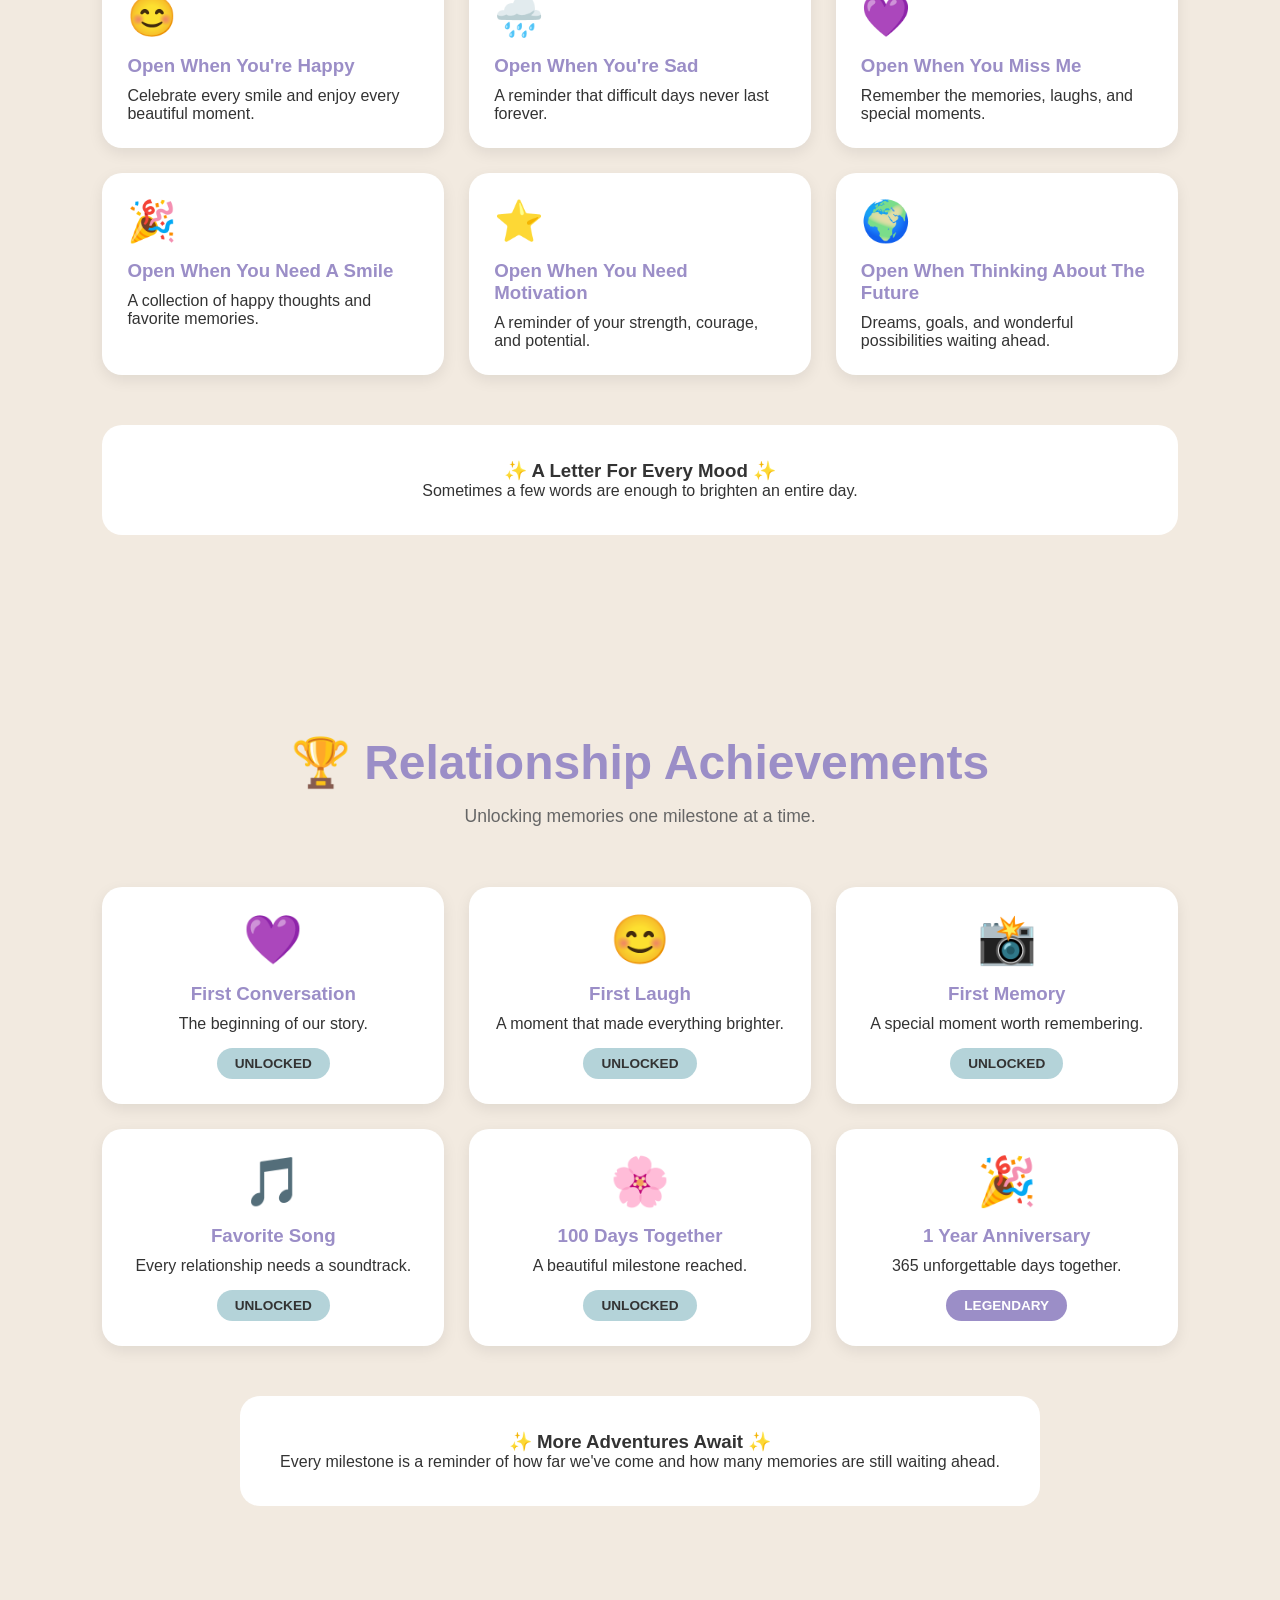
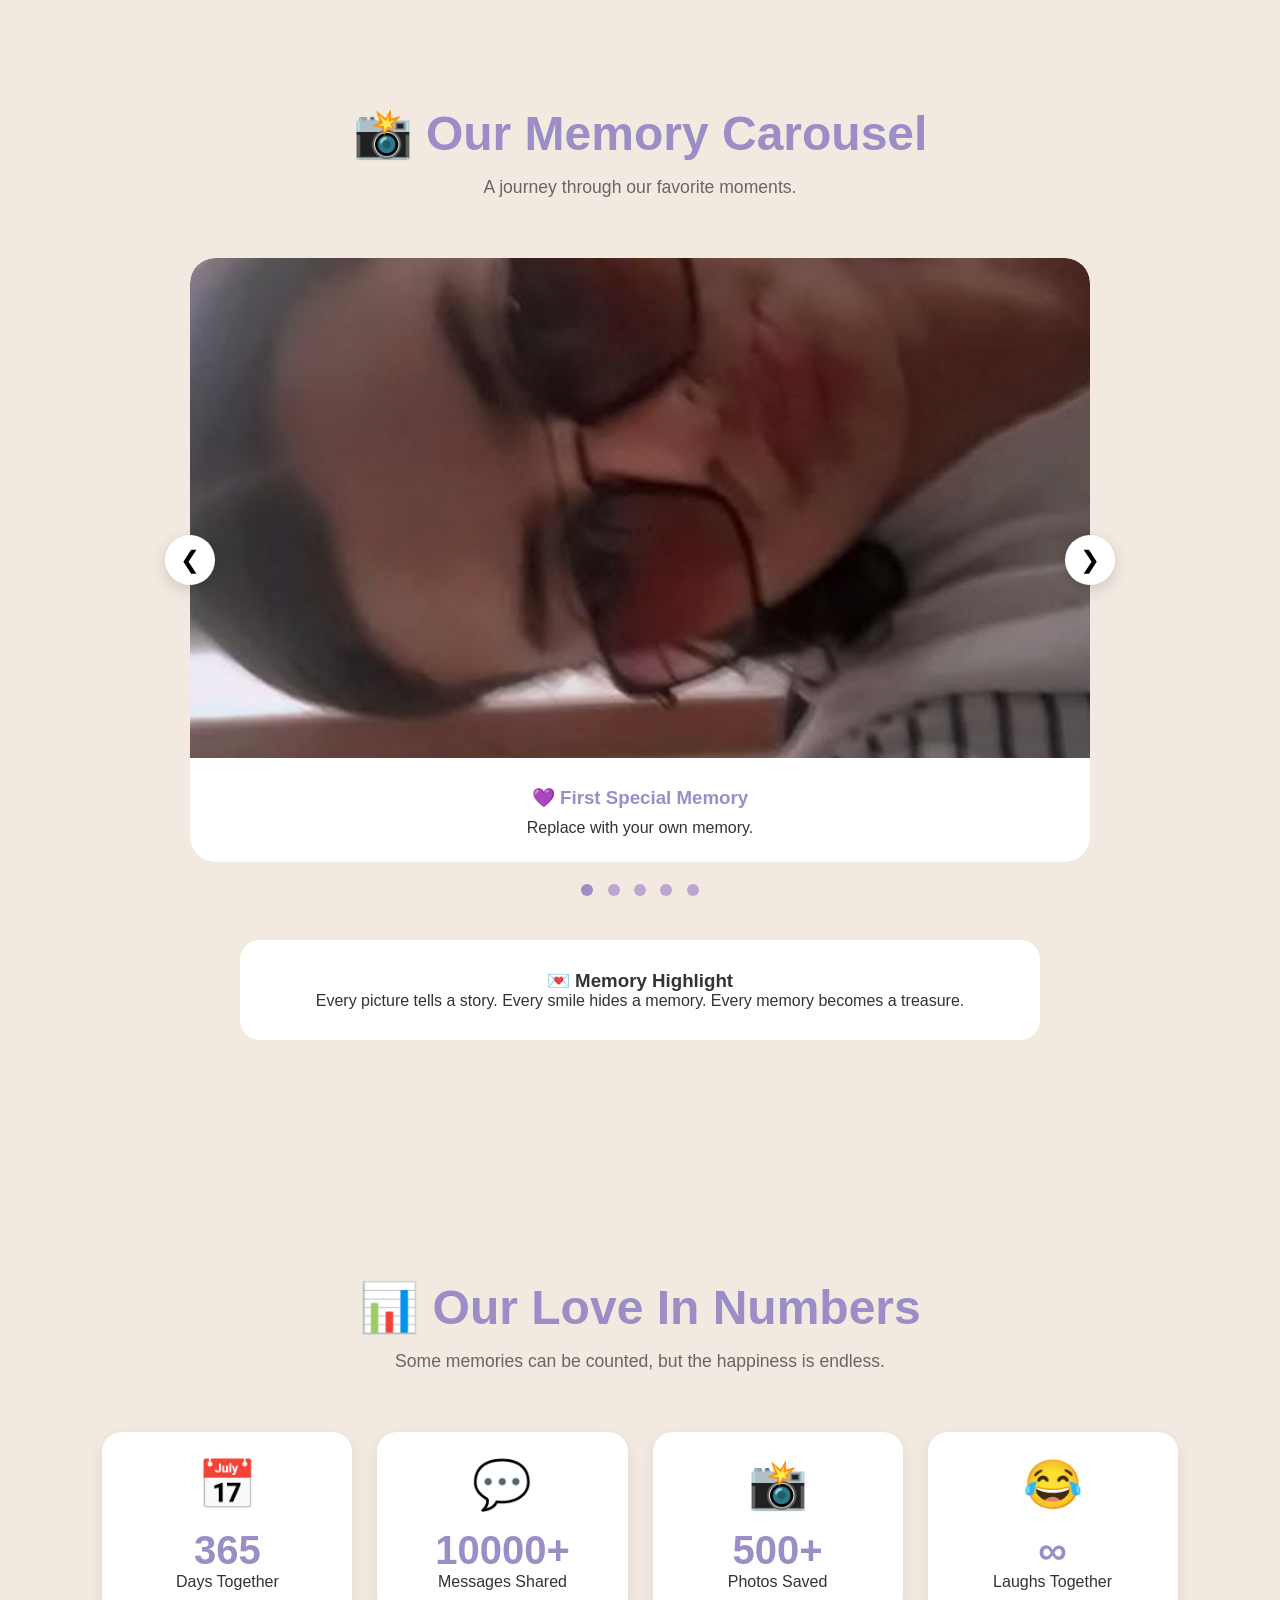
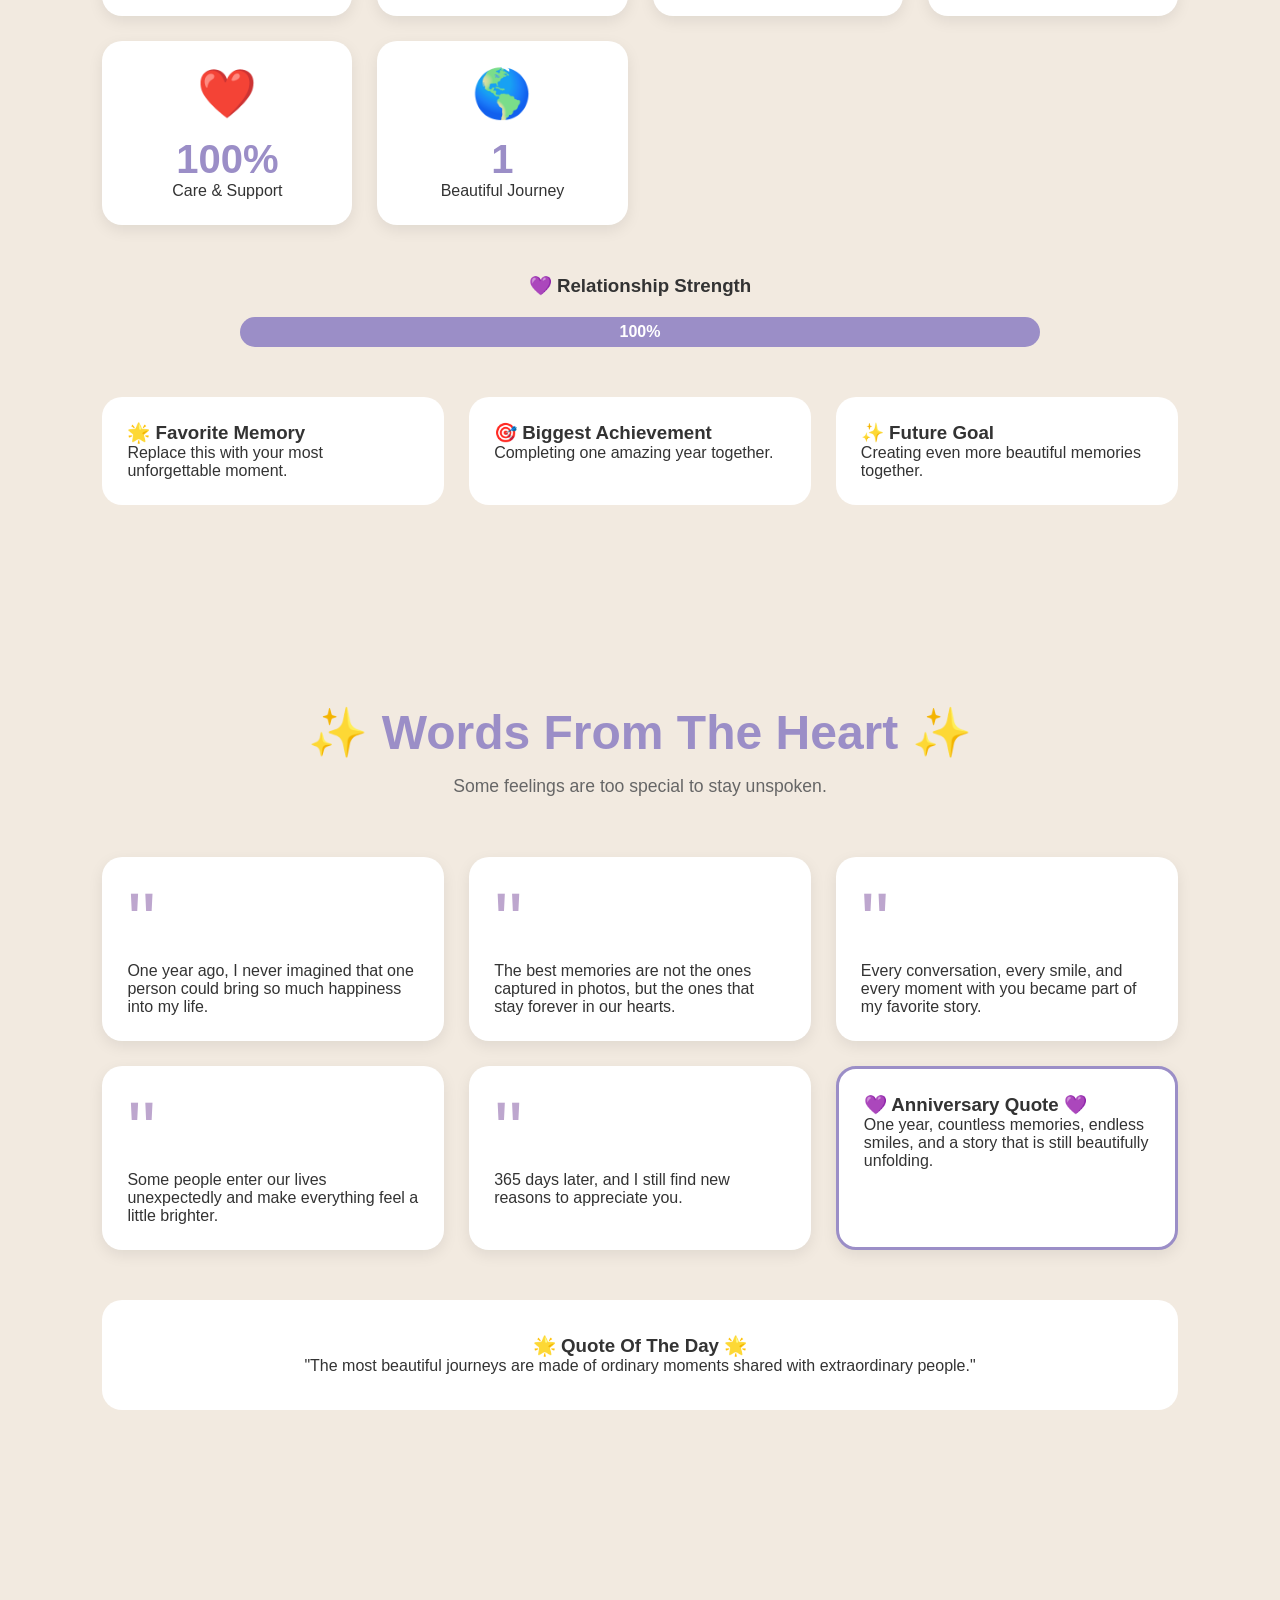
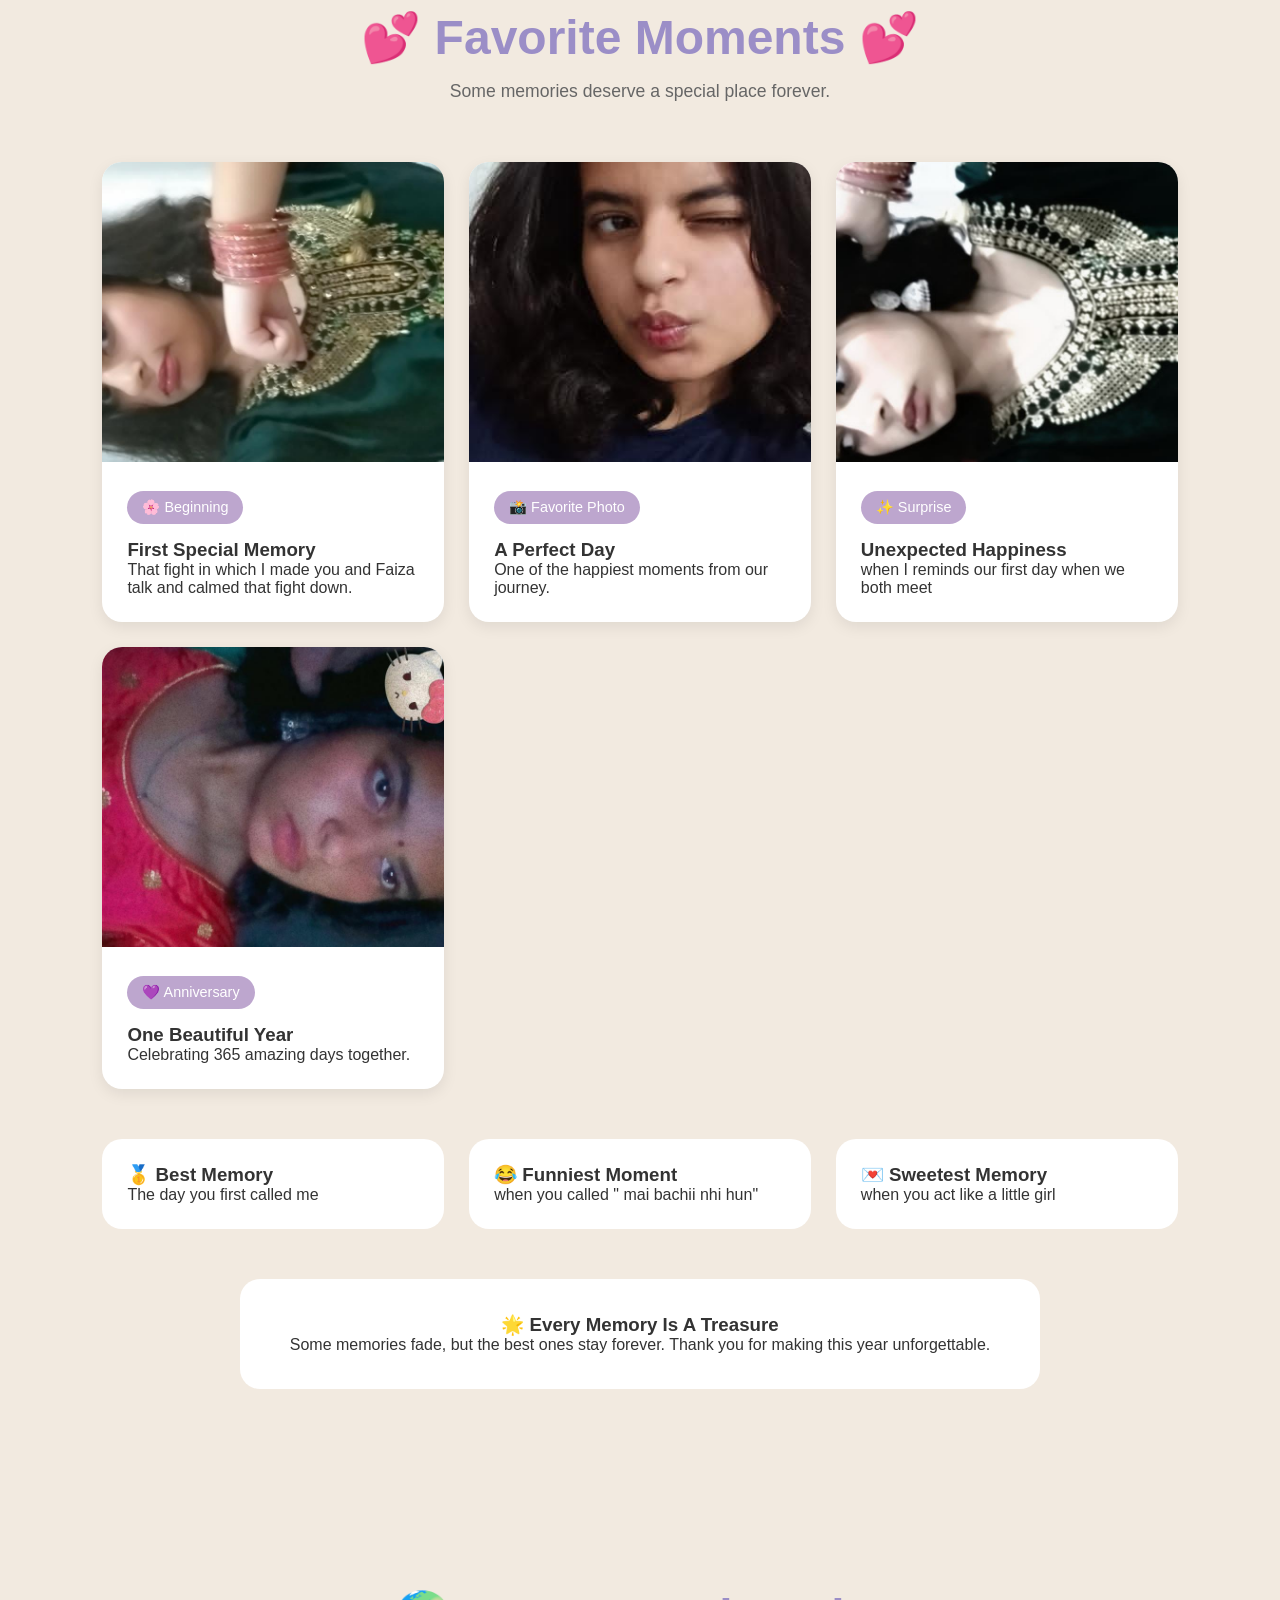
==== commit 6da89e80: "Add files via upload" ====
--- a/finalcelebration.html
+++ b/finalcelebration.html
@@ -496,7 +496,7 @@
 
     <div class="letter-photo">
 
-        <img src="/m8.jpg"
+        <img src="m8.jpg"
         alt="Special Memory">
 
     </div>
